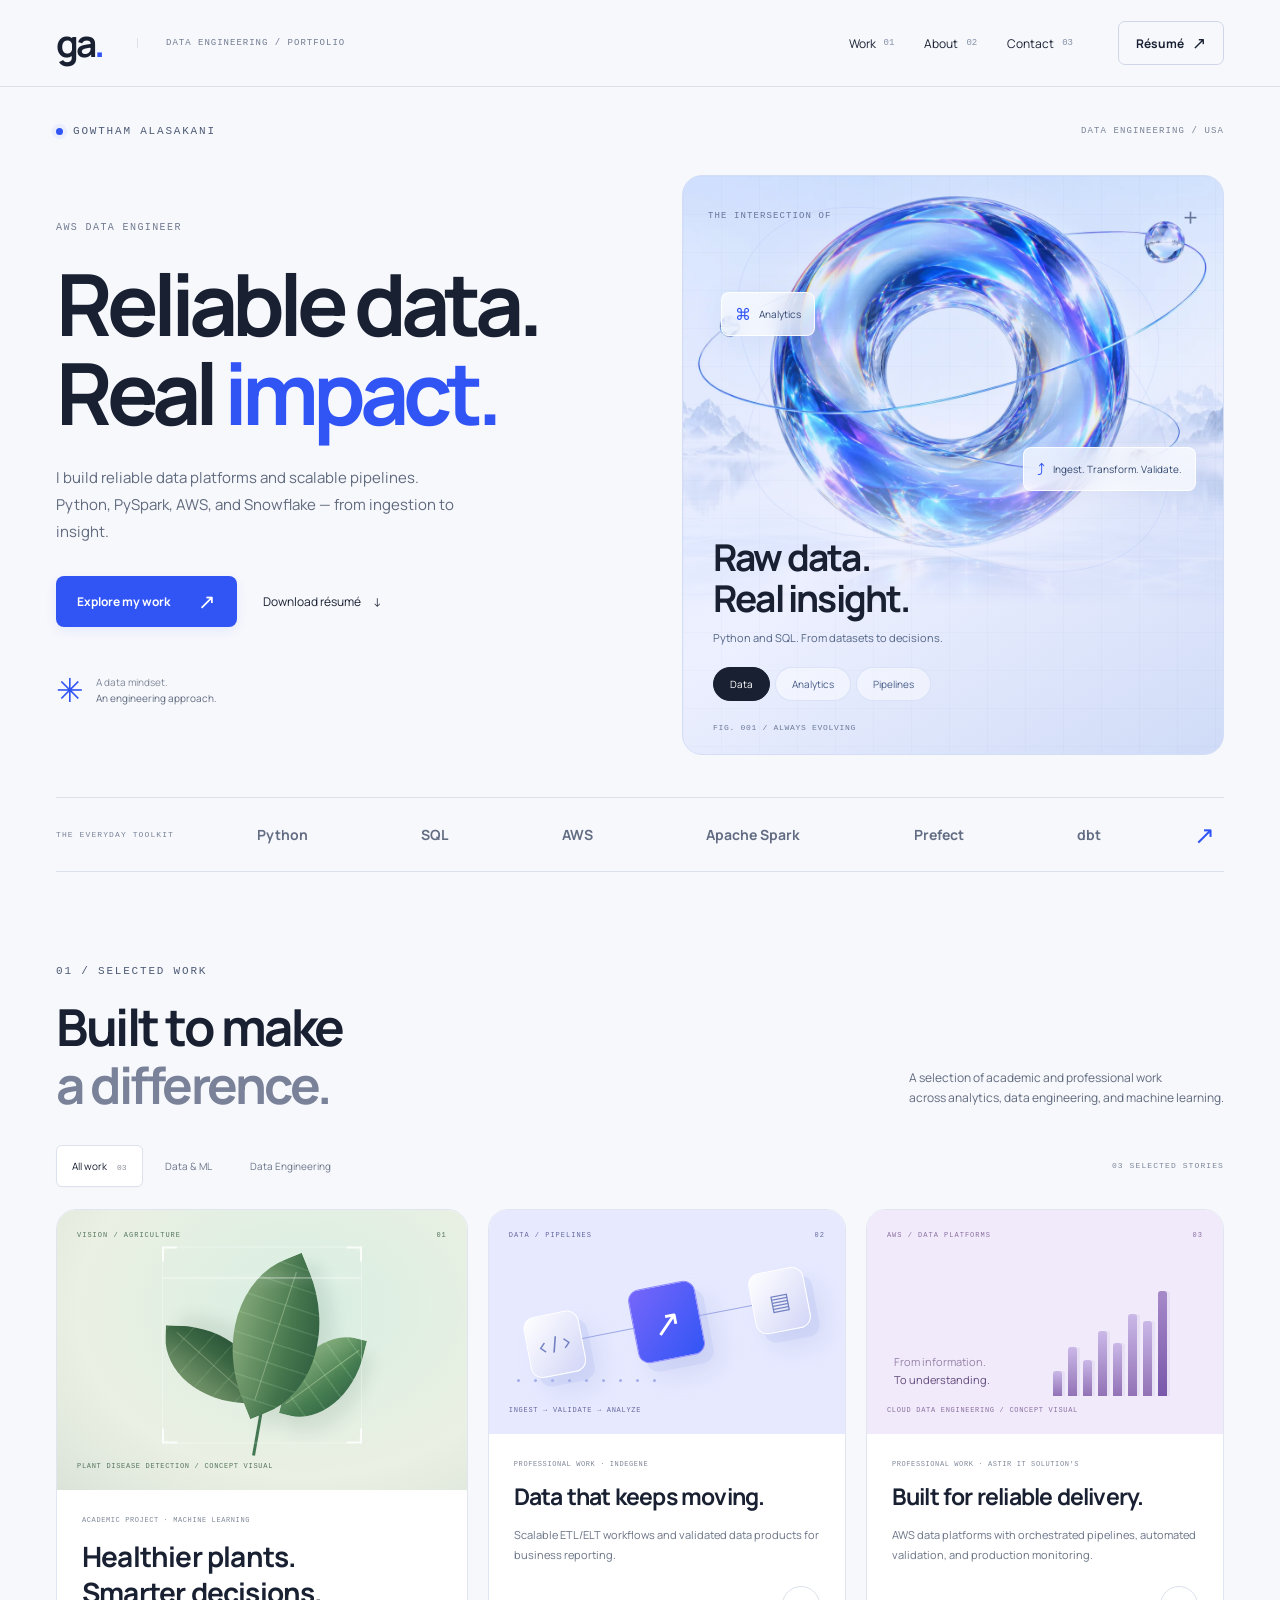
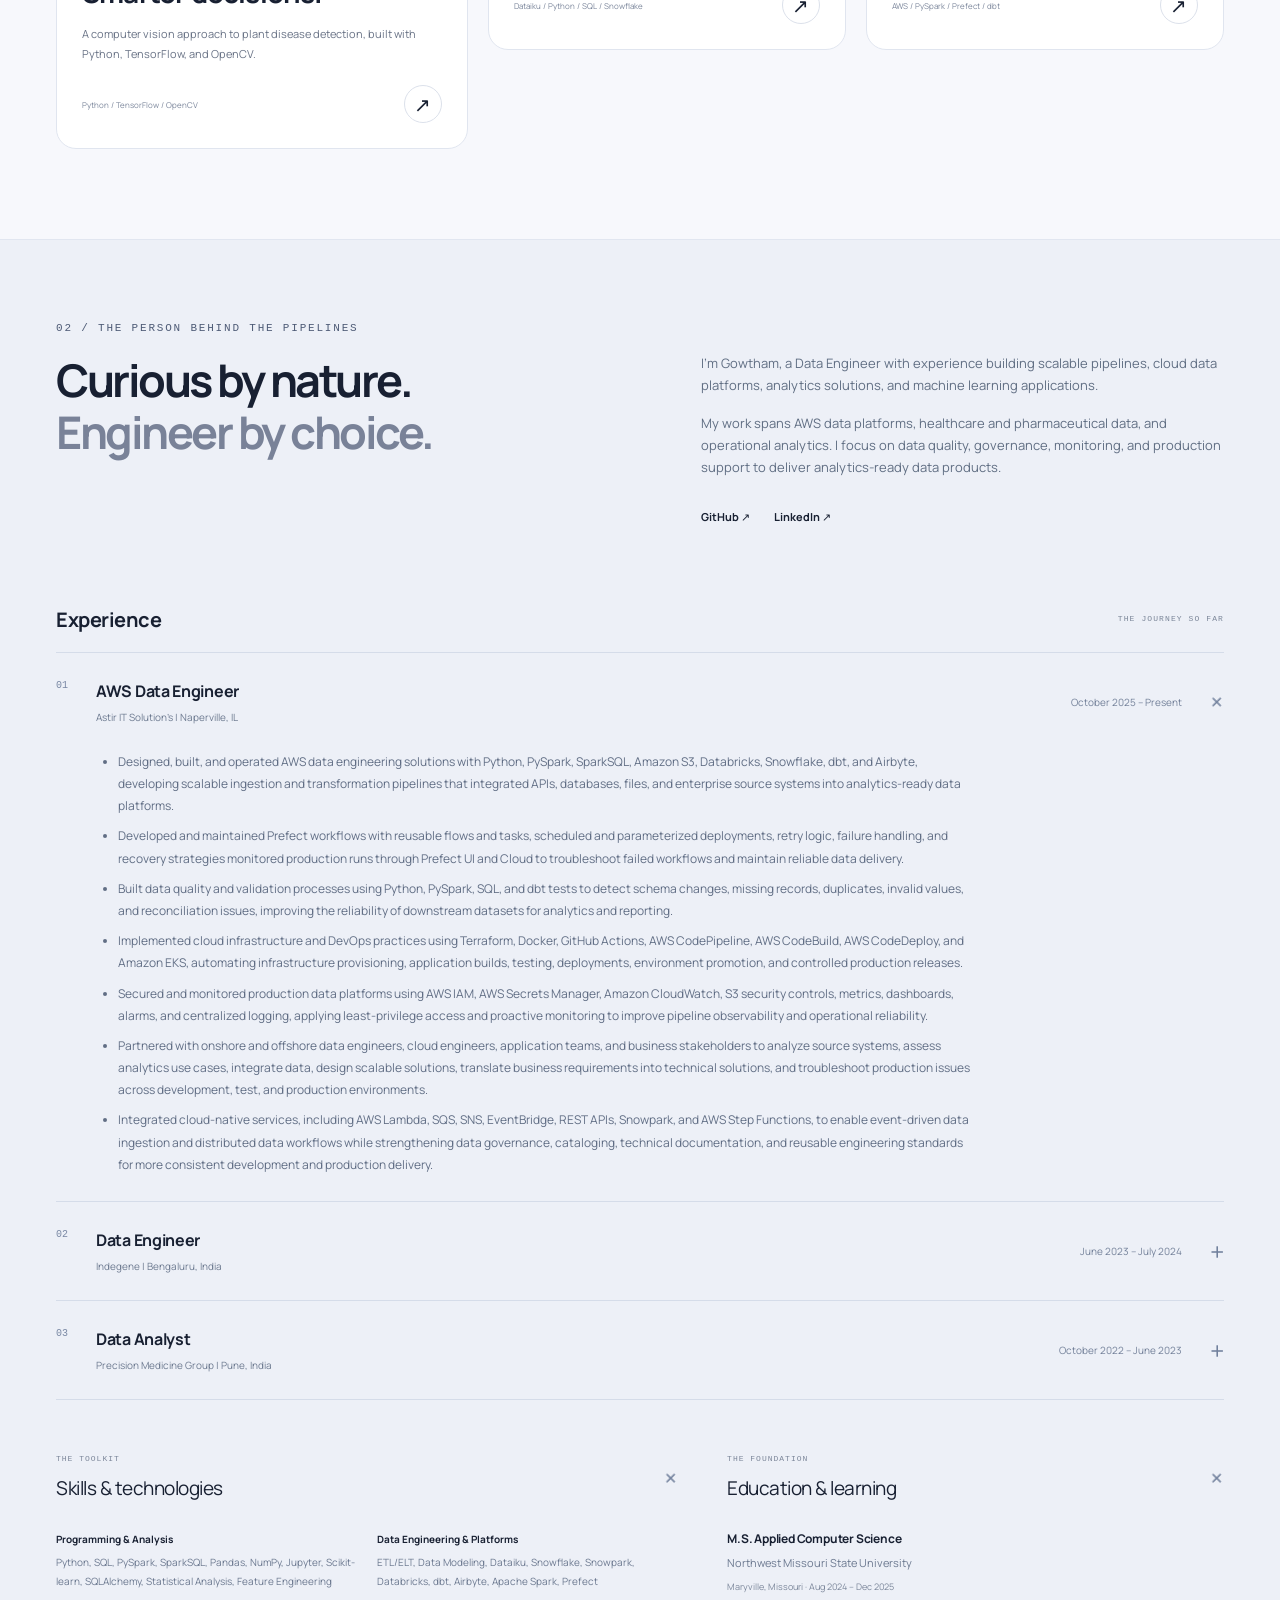
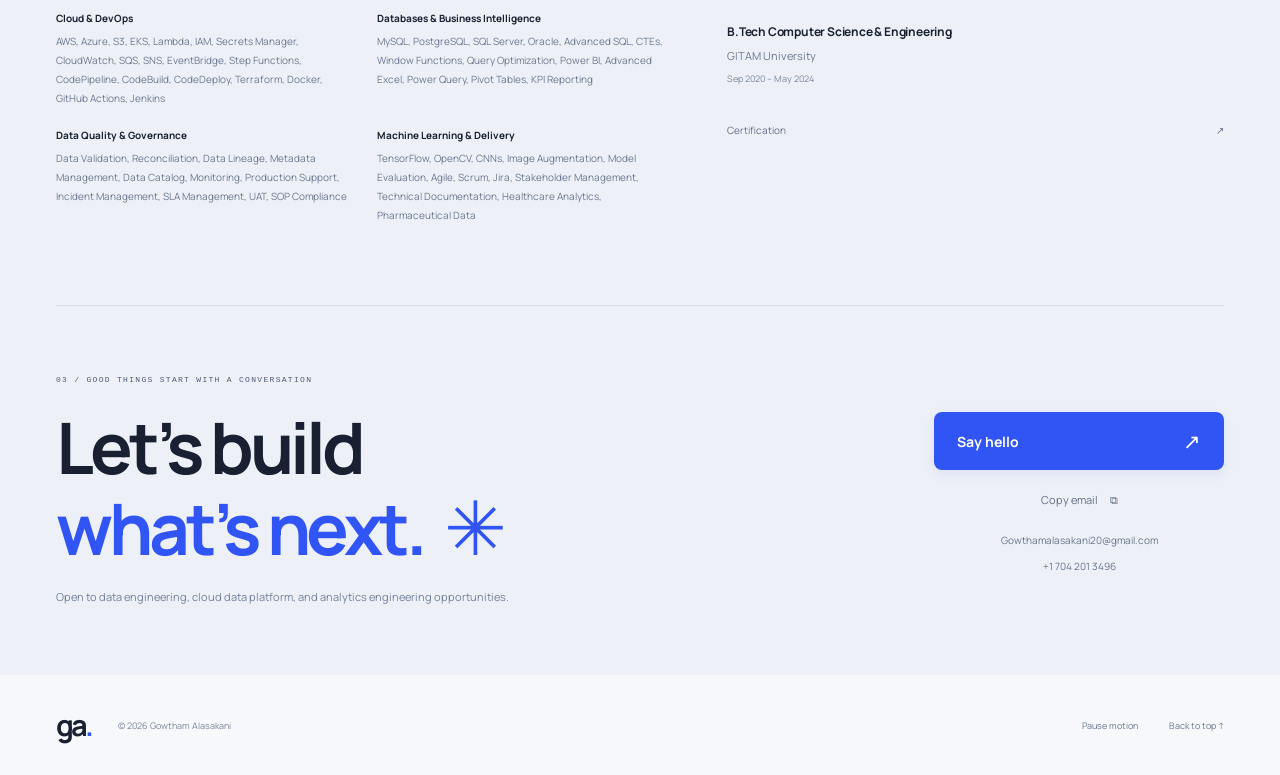
==== index.html @ 6742e545 "Align portfolio and resume download with AWS Data Engineer resume" ====
<!doctype html><html lang="en"><head><meta charset="utf-8"><meta name="viewport" content="width=device-width, initial-scale=1"><meta name="theme-color" content="#f7f8fc"><meta name="robots" content="index, follow"><link rel="canonical" href="https://gowthamalasakani.me/"><link rel="icon" href="/assets/favicon.svg" type="image/svg+xml"><link rel="preload" href="/assets/manrope-bold.ttf" as="font" type="font/ttf" crossorigin><link rel="stylesheet" href="/styles.css"><script src="/app.js" defer></script><title>Gowtham Alasakani — AWS Data Engineer</title><meta name="description" content="AWS data engineering, scalable ETL/ELT pipelines, Snowflake, Databricks, and machine learning by Gowtham Alasakani."></head><body><a class="skip-link" href="#main-content">Skip to content</a><header class="header"><div class="nav-shell"><a class="brand" href="/#home" aria-label="Gowtham Alasakani — home">ga<span>.</span></a><span class="nav-note">DATA ENGINEERING / PORTFOLIO</span><button class="menu-toggle" aria-expanded="false" aria-controls="main-nav" hidden><span class="menu-icon" aria-hidden="true"></span><span class="menu-text">Menu</span></button><nav id="main-nav" aria-label="Main navigation"><a href="/#projects" data-nav="projects">Work <span>01</span></a><a href="/#about" data-nav="about">About <span>02</span></a><a href="/#contact" data-nav="contact">Contact <span>03</span></a><a class="nav-resume" href="/Gowtham_Alasakani_Resume.pdf" download>Résumé <span aria-hidden="true">↗</span></a></nav></div></header><main id="main-content" tabindex="-1">
<section class="hero wrap" id="home" aria-labelledby="hero-title">
<div class="hero-topline"><p class="eyebrow"><span class="status-dot"></span> GOWTHAM ALASAKANI</p><span class="mono hero-coordinate">DATA ENGINEERING / USA</span></div>
<div class="hero-grid"><div class="hero-copy"><p class="role">AWS DATA ENGINEER</p><h1 id="hero-title">Reliable data.<br>Real <em>impact.</em></h1><p class="hero-description">I build reliable data platforms and scalable pipelines.<br>Python, PySpark, AWS, and Snowflake — from ingestion to insight.</p><div class="hero-actions"><a class="button primary" href="#projects">Explore my work <span aria-hidden="true">↗</span></a><a class="text-link" href="/Gowtham_Alasakani_Resume.pdf" download>Download résumé <span aria-hidden="true">↓</span></a></div><div class="hero-footnote"><span class="tiny-star" aria-hidden="true">✳</span><p>A data mindset.<br><strong>An engineering approach.</strong></p></div></div>
<div class="hero-art" data-tilt><div class="art-top"><span class="mono">THE INTERSECTION OF</span><span class="art-cross" aria-hidden="true">+</span></div><img class="orbit-image" src="/assets/holographic-orbit.webp" width="1536" height="1024" alt="" fetchpriority="high"><div class="art-axis axis-one" aria-hidden="true"></div><div class="art-axis axis-two" aria-hidden="true"></div><div class="floating-chip chip-one" aria-hidden="true"><span>⌘</span> Analytics</div><div class="floating-chip chip-two" aria-hidden="true"><span>⤴</span> Ingest. Transform. Validate.</div><div class="art-caption"><h2 id="focus-title">Raw data.<br>Real insight.</h2><p id="focus-description" aria-live="polite">Python and SQL. From datasets to decisions.</p><div class="focus-switch" role="group" aria-label="Explore analytical focus"><button data-focus="data" aria-pressed="true">Data</button><button data-focus="analytics" aria-pressed="false">Analytics</button><button data-focus="pipelines" aria-pressed="false">Pipelines</button></div></div><span class="art-number mono" aria-hidden="true">FIG. 001 / ALWAYS EVOLVING</span></div></div>
<div class="tech-strip"><span class="mono">THE EVERYDAY TOOLKIT</span><div><span>Python</span><span>SQL</span><span>AWS</span><span>Apache Spark</span><span>Prefect</span><span>dbt</span></div><a href="#skills" aria-label="Explore all technical skills">↗</a></div></section>
<section class="work wrap" id="projects" aria-labelledby="work-title"><div class="section-heading"><div><p class="eyebrow">01 / SELECTED WORK</p><h2 id="work-title">Built to make<br><em>a difference.</em></h2></div><p>A selection of academic and professional work<br class="desktop-break"> across analytics, data engineering, and machine learning.</p></div><div class="work-toolbar"><div class="filters" role="group" aria-label="Filter selected work" hidden><button data-filter="all" aria-pressed="true">All work <span>03</span></button><button data-filter="data" aria-pressed="false">Data &amp; ML</button><button data-filter="cloud" aria-pressed="false">Data Engineering</button></div><p class="mono work-count" aria-live="polite">03 SELECTED STORIES</p></div>
<div class="project-grid"><article class="project-card project-feature" data-category="data"><div class="project-art plant-art" aria-hidden="true"><div class="art-micro mono"><span>VISION / AGRICULTURE</span><span>01</span></div><div class="leaf-scene"><div class="leaf leaf-one"></div><div class="leaf leaf-two"></div><div class="leaf leaf-three"></div><div class="leaf-stem"></div><div class="scan-frame"><i></i><i></i><i></i><i></i><div class="scan-line"></div></div></div><span class="art-bottom mono">PLANT DISEASE DETECTION / CONCEPT VISUAL</span></div><div class="project-body"><p class="project-type">ACADEMIC PROJECT · MACHINE LEARNING</p><h3>Healthier plants.<br>Smarter decisions.</h3><p>A computer vision approach to plant disease detection, built with Python, TensorFlow, and OpenCV.</p><div class="project-bottom"><span>Python / TensorFlow / OpenCV</span><button class="circle-button" data-story="plant" aria-label="Read plant work details" hidden>↗</button></div><details class="no-script-story"><summary>Read work details</summary><ul><li>Built a plant disease classification solution using Python, TensorFlow, OpenCV, Pandas, and NumPy, performing image collection, dataset organization, preprocessing, feature engineering, and supervised model development across multiple plant disease categories.</li><li>Developed and trained convolutional neural network models, tuning hyperparameters and comparing baseline and optimized architectures to improve classification accuracy, robustness, and overall model performance.</li><li>Applied image augmentation techniques including rotation, flipping, and scaling to expand training data diversity, reduce overfitting, and strengthen model generalization across disease categories.</li><li>Built a reproducible preprocessing-to-evaluation pipeline and optimized data-processing workflows to streamline experimentation, improve processing efficiency, validate structured dataset expansion, and accelerate model iteration.</li><li>Evaluated and analyzed model results using accuracy, loss curves, confusion matrices, and misclassified samples, identifying performance gaps and guiding preprocessing and model improvements; documented experimental results and performance comparisons across iterations.</li></ul></details></div></article>
<article class="project-card" data-category="cloud"><div class="project-art pipeline-art" aria-hidden="true"><div class="art-micro mono"><span>DATA / PIPELINES</span><span>02</span></div><div class="pipeline-visual"><span class="pipeline-node">&lt;/&gt;</span><span class="pipeline-wire"></span><span class="pipeline-node center-node">↗</span><span class="pipeline-wire"></span><span class="pipeline-node">▤</span></div><div class="pipeline-dots"><i></i><i></i><i></i><i></i><i></i><i></i><i></i><i></i><i></i></div><span class="art-bottom mono">INGEST → VALIDATE → ANALYZE</span></div><div class="project-body"><p class="project-type">PROFESSIONAL WORK · INDEGENE</p><h3>Data that keeps moving.</h3><p>Scalable ETL/ELT workflows and validated data products for business reporting.</p><div class="project-bottom"><span>Dataiku / Python / SQL / Snowflake</span><button class="circle-button" data-story="pipeline" aria-label="Read pipeline work details" hidden>↗</button></div><details class="no-script-story"><summary>Read work details</summary><ul><li>Designed, developed, and optimized scalable ETL and ELT pipelines using Dataiku, Python, SQL, and Snowflake to transform complex datasets into reliable, analytics-ready data products that supported business reporting and daily data operations.</li><li>Wrote and optimized advanced Snowflake SQL queries, including complex joins, CTEs, window functions, aggregations, subqueries, and analytical transformations, improving query performance and supporting data analysis, reporting, and downstream business intelligence workloads.</li><li>Built automated data processing and validation workflows using Python, Pandas, NumPy, Dataiku, and SQL, applying data quality checks, reconciliation rules, exception handling, and monitoring to detect data issues, support corrective actions, and improve pipeline reliability.</li><li>Established and maintained data governance frameworks, data quality standards, metadata management practices, validation procedures, and operational controls, partnering with Data and Analytics Leads, business units, IT, and offshore teams to translate business requirements into reliable technical solutions and improve data accuracy, consistency, and usability.</li><li>Managed data engineering delivery across Agile and DevOps environments by coordinating data analysts and engineers, tracking SLAs, milestones, risks, and dependencies, maintaining status reports, and collaborating with onshore and offshore stakeholders to manage delivery and resolve project risks.</li><li>Improved ETL processes, Snowflake workloads, Dataiku flows, and operational procedures through data profiling, validation, and process testing, reducing processing time and operational risk while supporting dashboard and reporting teams with reliable datasets, decision-ready analysis, governance updates, and executive project status reports.</li></ul></details></div></article>
<article class="project-card" data-category="data"><div class="project-art analytics-art" aria-hidden="true"><div class="art-micro mono"><span>AWS / DATA PLATFORMS</span><span>03</span></div><div class="analytics-visual"><div class="chart-title">From information.<br><strong>To understanding.</strong></div><div class="chart-bars"><i></i><i></i><i></i><i></i><i></i><i></i><i></i><i></i></div></div><span class="art-bottom mono">CLOUD DATA ENGINEERING / CONCEPT VISUAL</span></div><div class="project-body"><p class="project-type">PROFESSIONAL WORK · ASTIR IT SOLUTION’S</p><h3>Built for reliable delivery.</h3><p>AWS data platforms with orchestrated pipelines, automated validation, and production monitoring.</p><div class="project-bottom"><span>AWS / PySpark / Prefect / dbt</span><button class="circle-button" data-story="operations" aria-label="Read operations work details" hidden>↗</button></div><details class="no-script-story"><summary>Read work details</summary><ul><li>Designed, built, and operated AWS data engineering solutions with Python, PySpark, SparkSQL, Amazon S3, Databricks, Snowflake, dbt, and Airbyte, developing scalable ingestion and transformation pipelines that integrated APIs, databases, files, and enterprise source systems into analytics-ready data platforms.</li><li>Developed and maintained Prefect workflows with reusable flows and tasks, scheduled and parameterized deployments, retry logic, failure handling, and recovery strategies monitored production runs through Prefect UI and Cloud to troubleshoot failed workflows and maintain reliable data delivery.</li><li>Built data quality and validation processes using Python, PySpark, SQL, and dbt tests to detect schema changes, missing records, duplicates, invalid values, and reconciliation issues, improving the reliability of downstream datasets for analytics and reporting.</li><li>Implemented cloud infrastructure and DevOps practices using Terraform, Docker, GitHub Actions, AWS CodePipeline, AWS CodeBuild, AWS CodeDeploy, and Amazon EKS, automating infrastructure provisioning, application builds, testing, deployments, environment promotion, and controlled production releases.</li><li>Secured and monitored production data platforms using AWS IAM, AWS Secrets Manager, Amazon CloudWatch, S3 security controls, metrics, dashboards, alarms, and centralized logging, applying least-privilege access and proactive monitoring to improve pipeline observability and operational reliability.</li><li>Partnered with onshore and offshore data engineers, cloud engineers, application teams, and business stakeholders to analyze source systems, assess analytics use cases, integrate data, design scalable solutions, translate business requirements into technical solutions, and troubleshoot production issues across development, test, and production environments.</li><li>Integrated cloud-native services, including AWS Lambda, SQS, SNS, EventBridge, REST APIs, Snowpark, and AWS Step Functions, to enable event-driven data ingestion and distributed data workflows while strengthening data governance, cataloging, technical documentation, and reusable engineering standards for more consistent development and production delivery.</li></ul></details></div></article></div>
</section>
<section class="about" id="about" aria-labelledby="about-title"><div class="wrap"><div class="about-intro"><div><p class="eyebrow">02 / THE PERSON BEHIND THE PIPELINES</p><h2 id="about-title">Curious by nature.<br><em>Engineer by choice.</em></h2></div><div class="about-copy"><p>I’m Gowtham, a Data Engineer with experience building scalable pipelines, cloud data platforms, analytics solutions, and machine learning applications.</p><p>My work spans AWS data platforms, healthcare and pharmaceutical data, and operational analytics. I focus on data quality, governance, monitoring, and production support to deliver analytics-ready data products.</p><div class="social-links"><a href="https://github.com/gowthamalasakaniS574661" target="_blank" rel="noopener noreferrer">GitHub ↗</a><a href="https://www.linkedin.com/in/gowthamalasakani/" target="_blank" rel="noopener noreferrer">LinkedIn ↗</a></div></div></div>
<div class="experience" id="experience"><div class="subheading"><h3>Experience</h3><span class="mono">THE JOURNEY SO FAR</span></div><details class="experience-row" open><summary><span class="exp-index">01</span><span class="exp-name"><strong>AWS Data Engineer</strong><small>Astir IT Solution’s | Naperville, IL</small></span><span class="exp-date">October 2025 – Present</span><span class="plus" aria-hidden="true">+</span></summary><div class="experience-detail"><ul><li>Designed, built, and operated AWS data engineering solutions with Python, PySpark, SparkSQL, Amazon S3, Databricks, Snowflake, dbt, and Airbyte, developing scalable ingestion and transformation pipelines that integrated APIs, databases, files, and enterprise source systems into analytics-ready data platforms.</li><li>Developed and maintained Prefect workflows with reusable flows and tasks, scheduled and parameterized deployments, retry logic, failure handling, and recovery strategies monitored production runs through Prefect UI and Cloud to troubleshoot failed workflows and maintain reliable data delivery.</li><li>Built data quality and validation processes using Python, PySpark, SQL, and dbt tests to detect schema changes, missing records, duplicates, invalid values, and reconciliation issues, improving the reliability of downstream datasets for analytics and reporting.</li><li>Implemented cloud infrastructure and DevOps practices using Terraform, Docker, GitHub Actions, AWS CodePipeline, AWS CodeBuild, AWS CodeDeploy, and Amazon EKS, automating infrastructure provisioning, application builds, testing, deployments, environment promotion, and controlled production releases.</li><li>Secured and monitored production data platforms using AWS IAM, AWS Secrets Manager, Amazon CloudWatch, S3 security controls, metrics, dashboards, alarms, and centralized logging, applying least-privilege access and proactive monitoring to improve pipeline observability and operational reliability.</li><li>Partnered with onshore and offshore data engineers, cloud engineers, application teams, and business stakeholders to analyze source systems, assess analytics use cases, integrate data, design scalable solutions, translate business requirements into technical solutions, and troubleshoot production issues across development, test, and production environments.</li><li>Integrated cloud-native services, including AWS Lambda, SQS, SNS, EventBridge, REST APIs, Snowpark, and AWS Step Functions, to enable event-driven data ingestion and distributed data workflows while strengthening data governance, cataloging, technical documentation, and reusable engineering standards for more consistent development and production delivery.</li></ul></div></details><details class="experience-row"><summary><span class="exp-index">02</span><span class="exp-name"><strong>Data Engineer</strong><small>Indegene | Bengaluru, India</small></span><span class="exp-date">June 2023 – July 2024</span><span class="plus" aria-hidden="true">+</span></summary><div class="experience-detail"><ul><li>Designed, developed, and optimized scalable ETL and ELT pipelines using Dataiku, Python, SQL, and Snowflake to transform complex datasets into reliable, analytics-ready data products that supported business reporting and daily data operations.</li><li>Wrote and optimized advanced Snowflake SQL queries, including complex joins, CTEs, window functions, aggregations, subqueries, and analytical transformations, improving query performance and supporting data analysis, reporting, and downstream business intelligence workloads.</li><li>Built automated data processing and validation workflows using Python, Pandas, NumPy, Dataiku, and SQL, applying data quality checks, reconciliation rules, exception handling, and monitoring to detect data issues, support corrective actions, and improve pipeline reliability.</li><li>Established and maintained data governance frameworks, data quality standards, metadata management practices, validation procedures, and operational controls, partnering with Data and Analytics Leads, business units, IT, and offshore teams to translate business requirements into reliable technical solutions and improve data accuracy, consistency, and usability.</li><li>Managed data engineering delivery across Agile and DevOps environments by coordinating data analysts and engineers, tracking SLAs, milestones, risks, and dependencies, maintaining status reports, and collaborating with onshore and offshore stakeholders to manage delivery and resolve project risks.</li><li>Improved ETL processes, Snowflake workloads, Dataiku flows, and operational procedures through data profiling, validation, and process testing, reducing processing time and operational risk while supporting dashboard and reporting teams with reliable datasets, decision-ready analysis, governance updates, and executive project status reports.</li></ul></div></details><details class="experience-row"><summary><span class="exp-index">03</span><span class="exp-name"><strong>Data Analyst</strong><small>Precision Medicine Group | Pune, India</small></span><span class="exp-date">October 2022 – June 2023</span><span class="plus" aria-hidden="true">+</span></summary><div class="experience-detail"><ul><li>Analyzed client operational and business datasets using SQL and Python (Pandas, NumPy) to identify data trends, discrepancies, operational issues, and process exceptions; translated findings into clear analytical outputs and recommendations for internal and client-facing stakeholders.</li><li>Executed defined operational processes and analytical workflows by applying data validation, quality checks, reconciliation, and exception analysis across recurring deliverables, investigating discrepancies and documenting results to maintain accuracy, consistency, and adherence to established SOPs and governance requirements.</li><li>Developed and enhanced Python-based data preparation and reporting workflows using Pandas, NumPy, and Jupyter, automating repetitive data-cleaning, transformation, validation, and reporting activities while improving turnaround time and reducing manual processing effort.</li><li>Collaborated with Senior Data Analysts, Operations Delivery Leads, engineering teams, and cross-functional stakeholders across time zones to investigate client questions, test new or modified operational procedures, validate process changes, and recommend improvements that increased workflow efficiency and delivery quality.</li><li>Maintained SOPs, process documentation, data definitions, validation procedures, testing results, and operational metrics while coordinating multiple client tasks, delivering analytical results within established timelines, and conducting secondary research and root-cause analysis to support continuous process improvement and client delivery.</li></ul></div></details></div>
<div class="credentials"><div id="skills"><details class="credential-detail" open><summary><span><small class="mono">THE TOOLKIT</small>Skills &amp; technologies</span><span class="plus" aria-hidden="true">+</span></summary><div class="skill-grid"><div class="skill-group"><h4>Programming &amp; Analysis</h4><p>Python, SQL, PySpark, SparkSQL, Pandas, NumPy, Jupyter, Scikit-learn, SQLAlchemy, Statistical Analysis, Feature Engineering</p></div><div class="skill-group"><h4>Data Engineering &amp; Platforms</h4><p>ETL/ELT, Data Modeling, Dataiku, Snowflake, Snowpark, Databricks, dbt, Airbyte, Apache Spark, Prefect</p></div><div class="skill-group"><h4>Cloud &amp; DevOps</h4><p>AWS, Azure, S3, EKS, Lambda, IAM, Secrets Manager, CloudWatch, SQS, SNS, EventBridge, Step Functions, CodePipeline, CodeBuild, CodeDeploy, Terraform, Docker, GitHub Actions, Jenkins</p></div><div class="skill-group"><h4>Databases &amp; Business Intelligence</h4><p>MySQL, PostgreSQL, SQL Server, Oracle, Advanced SQL, CTEs, Window Functions, Query Optimization, Power BI, Advanced Excel, Power Query, Pivot Tables, KPI Reporting</p></div><div class="skill-group"><h4>Data Quality &amp; Governance</h4><p>Data Validation, Reconciliation, Data Lineage, Metadata Management, Data Catalog, Monitoring, Production Support, Incident Management, SLA Management, UAT, SOP Compliance</p></div><div class="skill-group"><h4>Machine Learning &amp; Delivery</h4><p>TensorFlow, OpenCV, CNNs, Image Augmentation, Model Evaluation, Agile, Scrum, Jira, Stakeholder Management, Technical Documentation, Healthcare Analytics, Pharmaceutical Data</p></div></div></details></div><div id="education"><details class="credential-detail" open><summary><span><small class="mono">THE FOUNDATION</small>Education &amp; learning</span><span class="plus" aria-hidden="true">+</span></summary><div class="education-item"><h4>M.S. Applied Computer Science</h4><p>Northwest Missouri State University</p><small>Maryville, Missouri · Aug 2024 – Dec 2025</small></div><div class="education-item"><h4>B.Tech Computer Science &amp; Engineering</h4><p>GITAM University</p><small>Sep 2020 – May 2024</small></div><details class="learning-details"><summary>Certification <span aria-hidden="true">↗</span></summary><ul><li>DATAIKU Core Designer Certificate</li></ul></details></details></div></div>
<div class="contact" id="contact"><div><p class="eyebrow">03 / GOOD THINGS START WITH A CONVERSATION</p><h2>Let’s build<br><em>what’s next.</em><span class="contact-star" aria-hidden="true">✳</span></h2><p>Open to data engineering, cloud data platform, and analytics engineering opportunities.</p></div><div class="contact-actions"><a class="button primary" href="mailto:Gowthamalasakani20@gmail.com">Say hello <span aria-hidden="true">↗</span></a><button class="copy-email" type="button" hidden>Copy email <span aria-hidden="true">⧉</span></button><a class="email-label" href="mailto:Gowthamalasakani20@gmail.com">Gowthamalasakani20@gmail.com</a><a class="phone-label" href="tel:+17042013496">+1 704 201 3496</a><p class="copy-status" role="status"></p></div></div></div></section></main><footer class="footer wrap"><a class="brand" href="/#home" aria-label="Back to home">ga<span>.</span></a><span>© 2026 Gowtham Alasakani</span><div><button class="motion-toggle" type="button" aria-pressed="false" hidden>Pause motion</button><a href="/#home">Back to top ↑</a></div></footer><dialog class="story-dialog" aria-labelledby="story-title"><button class="dialog-close" aria-label="Close project details">×</button><p class="eyebrow" id="story-type"></p><h2 id="story-title"></h2><p class="story-subtitle" id="story-subtitle"></p><div id="story-body"></div><div class="story-tags" id="story-tags"></div><a class="text-link" href="mailto:Gowthamalasakani20@gmail.com">Let’s talk about the work ↗</a></dialog><div class="reading-progress" aria-hidden="true"></div></body></html>
---- styles.css ----
@font-face{font-family:Manrope;src:url('/assets/manrope-regular.ttf') format('truetype');font-weight:400 600;font-style:normal;font-display:swap}@font-face{font-family:Manrope;src:url('/assets/manrope-bold.ttf') format('truetype');font-weight:700 900;font-style:normal;font-display:swap}
:root{--paper:#f7f8fc;--ink:#182032;--muted:#606a7e;--blue:#3155f5;--purple:#7957df;--line:#dce1eb;--radius:20px;--max:1280px;color-scheme:light;font-family:Manrope,Arial,sans-serif;color:var(--ink);background:var(--paper);font-synthesis:none;scroll-behavior:smooth;scroll-padding-top:104px}*{box-sizing:border-box}body{margin:0}button,a,input{touch-action:manipulation}button{font:inherit;cursor:pointer;color:inherit}button:disabled{cursor:default}a{color:inherit;text-decoration:none}button:focus-visible,a:focus-visible,summary:focus-visible{outline:3px solid var(--blue);outline-offset:6px}button{border:0}p,h1,h2,h3,h4{margin:0}p{line-height:1.7}::selection{background:#c6cfff;color:#182032}img{max-width:100%;display:block}[hidden]{display:none!important}.wrap{width:min(var(--max),calc(100% - 112px));margin-inline:auto}.mono,.eyebrow,.role,.project-type{font-family:ui-monospace,SFMono-Regular,Consolas,monospace;font-weight:400;font-size:10px;letter-spacing:1.1px;line-height:1.5}.eyebrow{font-size:11px;color:#4e5b76;letter-spacing:1.8px;display:flex;align-items:center;gap:10px}.status-dot{display:inline-block;width:7px;height:7px;flex-shrink:0;border-radius:50%;background:var(--blue);box-shadow:0 0 0 4px #3155f510}em{font-style:normal;color:var(--blue)}.skip-link{position:fixed;top:-100px;left:20px;padding:14px;background:white;z-index:100}.skip-link:focus{top:15px}.header{position:sticky;top:0;background:#f7f8fce8;backdrop-filter:blur(20px);z-index:30;border-bottom:1px solid var(--line)}.nav-shell{max-width:var(--max);width:calc(100% - 112px);height:86px;margin:auto;display:flex;align-items:center;gap:35px}.brand{font-weight:800;font-size:37px;letter-spacing:-3px;line-height:1}.brand span{color:var(--blue)}.nav-note{font-family:ui-monospace,monospace;letter-spacing:1px;font-size:9px;color:#717c91;border-left:1px solid var(--line);padding-left:28px}.header nav{display:flex;gap:30px;align-items:center;margin-left:auto}.header nav a{font-size:12px;transition:color .2s;display:flex;gap:8px;align-items:center;min-height:44px}.header nav a:hover,.header nav a[aria-current]{color:var(--blue)}.header nav a span{font:9px ui-monospace,monospace;color:#8490a8}.header nav .nav-resume{border:1px solid #cfd6e7;border-radius:7px;padding:0 17px;margin-left:15px;font-weight:700}.header nav .nav-resume span{font-size:17px;color:var(--ink)}.menu-toggle{display:none}.hero{padding-top:36px}.hero-topline{display:flex;align-items:center;justify-content:space-between}.hero-coordinate{color:#788296;font-size:9px}.hero-grid{display:grid;grid-template-columns:1.09fr 1fr;gap:36px;align-items:center;margin-top:35px;margin-bottom:43px}.hero-copy{padding:24px 0 20px}.role{color:#727b90;font-size:10px;letter-spacing:1.4px;margin-bottom:24px}h1{font-size:clamp(58px,6.7vw,94px);font-weight:700;line-height:1.04;letter-spacing:-6px}.hero-description{font-size:15px;color:var(--muted);margin-top:27px;line-height:1.8;max-width:410px}.hero-actions{display:flex;align-items:center;gap:26px;margin-top:31px}.button{border-radius:8px;min-height:50px;padding:15px 21px;display:inline-flex;align-items:center;justify-content:space-between;gap:28px;font-size:12px;font-weight:700;transition:background .2s,transform .2s,box-shadow .2s}.button.primary{background:var(--blue);color:white;box-shadow:0 4px 12px #3155f516}.button.primary:hover{background:#2445d9;transform:translateY(-2px);box-shadow:0 8px 22px #3155f524}.button span{font-size:21px;font-weight:400;line-height:1}.text-link{font-size:12px;display:inline-flex;gap:12px;align-items:center;min-height:44px;border-bottom:1px solid transparent}.text-link:hover{color:var(--blue);border-bottom-color:var(--blue)}.hero-footnote{margin-top:40px;display:flex;gap:12px;align-items:center}.tiny-star{font-size:33px;color:var(--blue)}.hero-footnote p{font-size:10px;line-height:1.6;color:#818a9a}.hero-footnote strong{color:#606b80;font-weight:400}.hero-art{position:relative;aspect-ratio:1/1.07;border-radius:20px;background:linear-gradient(150deg,#dee7ff 0%,#edf0ff 55%,#cfdbf7);isolation:isolate;overflow:hidden;transform:perspective(1400px) rotateX(var(--rx,0deg)) rotateY(var(--ry,0deg));transition:transform .3s ease;border:1px solid #d3def6}.hero-art:after{position:absolute;content:'';inset:0;z-index:-1;background-image:linear-gradient(#536abc08 1px,transparent 1px),linear-gradient(90deg,#536abc08 1px,transparent 1px);background-size:38px 38px}.art-top{position:absolute;top:23px;left:25px;right:25px;display:flex;align-items:center;justify-content:space-between;z-index:2;color:#66759a}.art-top .mono{font-size:9px}.art-cross{font-size:26px;font-weight:400}.orbit-image{position:absolute;width:124%;max-width:none;height:76%;object-fit:cover;left:-12%;top:0;mix-blend-mode:multiply;mask-image:linear-gradient(black 60%,transparent 98%);animation:orbit-drift 9s ease-in-out infinite;z-index:-1}.art-axis{position:absolute;width:80%;height:45%;border:1px solid #899bee22;border-radius:50%;left:10%;top:15%;transform:rotate(-22deg);z-index:-1}.axis-two{transform:rotate(35deg);height:50%;top:12%;width:90%;left:5%}.floating-chip{position:absolute;display:flex;align-items:center;gap:8px;padding:10px 13px;background:#ffffffaa;backdrop-filter:blur(12px);border:1px solid #ffffffd9;box-shadow:0 5px 30px #3653a611;border-radius:8px;font-size:10px;color:#34486f;animation:chip-drift 6s ease-in-out infinite}.floating-chip span{font-size:16px;color:var(--blue)}.chip-one{top:20%;left:7%}.chip-two{top:47%;right:5%;animation-delay:-3s}.art-caption{position:absolute;bottom:53px;left:30px;right:25px}.art-caption h2{font-size:37px;font-weight:700;letter-spacing:-1.8px;line-height:1.12}.art-caption p{font-size:11px;color:#526586;margin-top:9px;min-height:20px}.focus-switch{display:flex;gap:5px;margin-top:18px}.focus-switch button{padding:7px 16px;border-radius:30px;min-height:34px;font-size:10px;background:#ffffff75;border:1px solid #b7c8ed66;color:#465a86}.focus-switch button[aria-pressed=true]{background:var(--ink);color:#fff;border-color:var(--ink)}.art-number{position:absolute;left:30px;bottom:20px;color:#6c7b99;font-size:8px;letter-spacing:.7px}.tech-strip{display:flex;align-items:center;gap:35px;min-height:75px;border-top:1px solid var(--line);border-bottom:1px solid var(--line)}.tech-strip>.mono{font-size:8px;color:#7a8499;flex-shrink:0}.tech-strip>div{display:flex;align-items:center;justify-content:space-around;flex:1;gap:18px;font-size:14px;font-weight:700;color:#626c82}.tech-strip>a{font-size:25px;color:var(--blue);min-width:40px;min-height:44px;display:grid;place-items:center}.section-heading{display:flex;justify-content:space-between;align-items:end;gap:30px;margin-bottom:30px}.section-heading h2,.about-intro h2{font-size:51px;letter-spacing:-2.5px;line-height:1.15;margin-top:18px}.section-heading h2 em,.about-intro h2 em{color:#798298}.section-heading>p{font-size:12px;color:var(--muted);padding-bottom:6px;max-width:390px}.work{padding-top:91px;padding-bottom:90px}.work-toolbar{display:flex;align-items:center;justify-content:space-between;margin-bottom:22px;gap:15px}.filters{display:flex;gap:6px}.filters button{border:1px solid transparent;background:transparent;padding:10px 15px;min-height:42px;font-size:10px;border-radius:6px;color:#6c768a}.filters button span{font:8px ui-monospace,monospace;margin-left:8px;opacity:.5}.filters button[aria-pressed=true]{background:white;border-color:var(--line);color:var(--ink);box-shadow:0 1px 3px #17274a05}.filters button:hover{color:var(--blue)}.work-count{font-size:8px;color:#7d879a}.project-grid{display:grid;grid-template-columns:1.15fr 1fr 1fr;gap:20px;align-items:start}.project-card{background:#fff;border:1px solid #e0e5ef;border-radius:var(--radius);overflow:hidden;transition:transform .3s,box-shadow .3s}.project-card:hover{transform:translateY(-5px);box-shadow:0 20px 40px #283d7510}.project-art{height:224px;position:relative;overflow:hidden}.project-feature .project-art{height:280px}.plant-art{background:radial-gradient(ellipse at 60% 35%,#d8eee2,#eaf0e3 65%,#dbe3d9);color:#56775f}.art-micro{display:flex;justify-content:space-between;position:absolute;inset:20px 20px auto;font-size:7px;letter-spacing:1px}.art-bottom{position:absolute;bottom:18px;left:20px;font-size:7px;letter-spacing:.7px}.leaf-scene{width:210px;height:205px;position:absolute;left:50%;top:47%;transform:translate(-50%,-50%)}.leaf{position:absolute;background:repeating-linear-gradient(40deg,transparent 0 18px,#c2f2ba26 19px 20px),linear-gradient(125deg,#adc997,#47784e 58%,#245039);box-shadow:inset -10px -8px 18px #1a4c3522,10px 14px 15px #284b391a;border-radius:85% 0 85% 0;width:110px;height:135px}.leaf:after{content:'';position:absolute;height:100%;width:1px;background:#cce0b566;transform:rotate(40deg);left:49%}.leaf-one{left:64px;top:30px;transform:rotate(-22deg);z-index:2}.leaf-two{width:75px;height:96px;left:18px;top:78px;transform:rotate(-88deg);filter:brightness(.88)}.leaf-three{width:68px;height:91px;left:132px;top:93px;transform:rotate(14deg);filter:brightness(1.1)}.leaf-stem{position:absolute;height:138px;width:3px;background:#447853;transform:rotate(10deg);left:107px;top:80px}.scan-frame{position:absolute;inset:8px 5px 0;border:1px solid #ffffff50;z-index:3;border-radius:10px}.scan-frame i{position:absolute;width:15px;height:15px;border-color:#fafdf9;border-style:solid;border-width:0}.scan-frame i:nth-child(1){top:-1px;left:-1px;border-top-width:2px;border-left-width:2px}.scan-frame i:nth-child(2){top:-1px;right:-1px;border-top-width:2px;border-right-width:2px}.scan-frame i:nth-child(3){bottom:-1px;left:-1px;border-bottom-width:2px;border-left-width:2px}.scan-frame i:nth-child(4){bottom:-1px;right:-1px;border-bottom-width:2px;border-right-width:2px}.scan-line{height:1px;background:#fff9;box-shadow:0 0 12px #fff;width:100%;position:absolute;top:15%;animation:scan 6s ease-in-out infinite}.pipeline-art{background:#e7eaff;color:#67689f}.pipeline-visual{display:flex;position:absolute;top:50%;left:50%;width:80%;align-items:center;transform:translate(-50%,-50%) rotate(-11deg)}.pipeline-node{width:56px;height:62px;border:1px solid #fff;border-radius:12px;display:grid;place-items:center;flex-shrink:0;background:linear-gradient(135deg,#fff,#d2d5f7);font-size:22px;box-shadow:7px 10px 0 #afbbf145,13px 18px 27px #7280c528;color:#7281c1}.center-node{background:linear-gradient(135deg,#7766fa,#3155f5);width:68px;height:75px;color:white;font-size:35px;border-color:#8f8aff}.pipeline-wire{height:1px;flex:1;background:#9ca8e6;min-width:10px}.pipeline-dots{position:absolute;inset:auto 28px 52px;display:flex;gap:14px}.pipeline-dots i{width:3px;height:3px;border-radius:50%;background:#a5afe9}.analytics-art{background:#f0eafa;color:#8c70a2}.analytics-visual{position:absolute;inset:52px 27px 38px;display:flex;align-items:end;gap:16px}.chart-title{font-size:11px;line-height:1.65;color:#9782a9;flex:1;padding-bottom:7px}.chart-title strong{color:#634a7c;font-weight:400}.chart-bars{height:110px;display:flex;align-items:end;gap:6px;flex:1}.chart-bars i{background:linear-gradient(#cab8e7,#9272b6);width:9px;border-radius:3px 3px 0 0;box-shadow:3px 0 0 #8c6dab17}.chart-bars i:nth-child(1){height:23%}.chart-bars i:nth-child(2){height:44%}.chart-bars i:nth-child(3){height:33%}.chart-bars i:nth-child(4){height:59%}.chart-bars i:nth-child(5){height:48%}.chart-bars i:nth-child(6){height:74%}.chart-bars i:nth-child(7){height:68%}.chart-bars i:nth-child(8){height:95%;background:linear-gradient(#a68ac8,#7957aa)}.project-body{padding:25px}.project-type{font-size:7px;letter-spacing:.6px;color:#7f899a;line-height:1.6}.project-body h3{font-size:23px;letter-spacing:-.8px;line-height:1.3;margin-top:12px;margin-bottom:13px}.project-body>p:not(.project-type){font-size:11px;line-height:1.8;color:#697386}.project-feature h3{font-size:28px}.project-bottom{display:flex;align-items:center;justify-content:space-between;margin-top:22px;gap:8px}.project-bottom>span{font-size:8px;color:#7b869b}.circle-button{width:38px;height:38px;flex-shrink:0;border:1px solid var(--line);border-radius:50%;background:white;font-size:20px;transition:background .2s,color .2s}.circle-button:hover{background:var(--blue);color:white;border-color:var(--blue)}.about{background:#edf0f7;border-top:1px solid #e1e6f0;padding-top:80px}.about-intro{display:grid;grid-template-columns:1.1fr 1fr;gap:70px;padding-bottom:67px}.about-intro h2{font-size:45px}.about-copy{padding-top:32px}.about-copy p{font-size:13px;color:#606e83}.about-copy p+p{margin-top:15px}.social-links{display:flex;gap:24px;margin-top:17px;font-size:11px;font-weight:700}.social-links a{min-height:44px;display:flex;align-items:center}.social-links a:hover{color:var(--blue)}.subheading{display:flex;align-items:center;justify-content:space-between;margin-bottom:19px}.subheading h3{font-size:20px;letter-spacing:-.5px}.subheading .mono{font-size:8px;color:#7b8698}.experience-row{border-top:1px solid #d5dce9}.experience-row:last-child{border-bottom:1px solid #d5dce9}summary{cursor:pointer;list-style:none}summary::-webkit-details-marker{display:none}.experience-row>summary{display:flex;align-items:center;gap:28px;min-height:98px;padding-block:22px}.exp-index{font:10px ui-monospace,monospace;color:#7a88a4;align-self:start;padding-top:5px}.exp-name{flex:1}.exp-name strong{font-size:16px;font-weight:700;display:block;letter-spacing:-.3px}.exp-name small{display:block;color:#6d7a90;font-size:10px;margin-top:8px}.exp-date{font-size:10px;color:#738099;white-space:nowrap}.plus{font-size:25px;color:#71809c;font-weight:400;transition:transform .2s}.experience-row[open]>summary .plus,.credential-detail[open]>summary .plus{transform:rotate(45deg)}.experience-detail{padding:0 45px 25px;color:#616e85;font-size:12px;line-height:1.85;max-width:960px}.experience-detail ul{padding-left:17px;margin:0}.experience-detail li+li{margin-top:8px}.credentials{display:grid;grid-template-columns:1.25fr 1fr;gap:50px;margin-top:52px}.credential-detail>summary{display:flex;align-items:center;justify-content:space-between;font-size:19px;letter-spacing:-.5px;min-height:50px}.credential-detail summary small{display:block;font-size:8px;color:#7d879a;margin-bottom:10px;letter-spacing:1px}.skill-grid{display:grid;grid-template-columns:1fr 1fr;gap:20px;margin-top:30px}.skill-group h4{font-size:10px;font-weight:700;margin-bottom:7px}.skill-group p{font-size:10px;color:#6c7990;line-height:1.9}.education-item{margin-top:28px}.education-item h4{font-size:12px;letter-spacing:-.2px}.education-item p{font-size:11px;color:#6c7990;margin-top:7px}.education-item small{font-size:9px;color:#7c879b}.learning-details{margin-top:25px;font-size:10px;color:#64728b}.learning-details summary{display:flex;justify-content:space-between;min-height:35px;align-items:center}.learning-details ul{padding-left:15px;line-height:1.8}.learning-details li+li{margin-top:9px}.contact{margin-top:80px;padding:66px 0;display:flex;align-items:center;justify-content:space-between;border-top:1px solid #d5dce9;gap:30px}.contact h2{font-size:71px;line-height:1.1;letter-spacing:-4px;margin-top:22px;position:relative}.contact .eyebrow{font-size:8px;letter-spacing:1.3px}.contact h2 em{color:var(--blue)}.contact-star{display:inline-block;font-size:75px;font-weight:400;color:var(--blue);margin-left:20px;animation:star-turn 25s linear infinite}.contact p:not(.eyebrow){font-size:11px;color:#728099;margin-top:20px}.contact-actions{display:grid;grid-template-columns:1fr;min-width:290px;padding-top:40px}.contact-actions .button{font-size:14px;padding:18px 23px;min-height:58px}.copy-email{background:transparent;min-height:44px;margin-top:7px;font-size:11px;display:flex;align-items:center;justify-content:center;gap:12px;color:#626f87}.copy-email:hover{color:var(--blue)}.email-label{font-size:10px;color:#66748c;text-align:center;margin-top:12px;overflow-wrap:anywhere}.phone-label{font-size:10px;color:#66748c;text-align:center;margin-top:12px}.contact .copy-status{min-height:16px;font-size:10px;text-align:center;margin-top:6px;color:var(--blue)}.footer{min-height:100px;display:flex;align-items:center;gap:27px}.footer .brand{font-size:29px}.footer>span{font-size:9px;color:#7c879a}.footer>div{margin-left:auto;display:flex;gap:25px;font-size:9px;color:#69778e;align-items:center}.motion-toggle{background:transparent;font-size:9px;min-height:44px}.footer>div>a{min-height:44px;display:flex;align-items:center}.reading-progress{height:2px;position:fixed;bottom:0;left:0;right:0;transform:scaleX(var(--progress,0));transform-origin:left;background:var(--blue);z-index:35}.story-dialog{border:1px solid #d6dfee;border-radius:22px;background:var(--paper);color:var(--ink);padding:50px;width:min(640px,calc(100% - 32px));max-height:85dvh;box-shadow:0 30px 120px #1625573d;overscroll-behavior:contain}.story-dialog::backdrop{background:#13234570;backdrop-filter:blur(6px)}.story-dialog h2{font-size:39px;line-height:1.2;letter-spacing:-1.5px;margin-top:18px;padding-right:15px}.dialog-close{position:absolute;right:18px;top:15px;background:transparent;font-size:28px;border-radius:50%;width:42px;height:42px;color:#79849b}.dialog-close:hover{background:#e5eafa;color:#2946ba}.story-subtitle{font-size:12px;color:#727e94;margin-top:15px}.story-dialog ul{padding-left:17px;font-size:13px;line-height:1.8;color:#5e6b81;margin-block:24px}.story-dialog li+li{margin-top:14px}.story-tags{font:10px ui-monospace,monospace;color:var(--blue);margin-bottom:20px;line-height:1.8}.no-script-story{font-size:11px;color:#66738a;margin-top:20px;line-height:1.8}.no-script-story ul{padding-left:18px}.revealed{animation:reveal .7s both}.error-main{text-align:center;min-height:calc(100dvh - 190px);padding-block:27px 45px}.error-visual{height:220px;display:flex;align-items:center;justify-content:center;position:relative;max-width:650px;margin:0 auto 20px}.error-visual>span{font-size:225px;line-height:1;color:#3155f5;font-weight:700;letter-spacing:-25px;z-index:1}.error-visual>span:last-of-type{margin-left:-15px}.error-orbit{width:245px;height:240px;margin-inline:-25px;position:relative;z-index:2;overflow:hidden;mask-image:radial-gradient(ellipse 49% 47%,black 60%,transparent 100%);mix-blend-mode:multiply;animation:chip-drift 6s ease-in-out infinite}.error-orbit img{width:380px;max-width:none;height:255px;object-fit:cover;position:absolute;left:-68px;top:0}.error-orbit-line{position:absolute;left:10%;width:85%;height:80px;border:1px solid #9caafa66;border-radius:50%;transform:rotate(-13deg);z-index:0}.error-main>.eyebrow{justify-content:center;margin-bottom:20px;font-size:9px}.error-main h1{font-size:60px;letter-spacing:-3px;line-height:1.1}.error-main>p:not(.eyebrow){font-size:12px;color:#6e7c93;margin-top:20px}.error-actions{display:flex;justify-content:center;gap:24px;align-items:center;margin-top:27px}.error-email{display:inline-flex;min-height:44px;align-items:center;font-size:10px;color:#7e8aa0;margin-top:13px}.error-page .footer{border-top:1px solid var(--line)}
@keyframes orbit-drift{0%,100%{transform:translateY(0) rotate(-2deg) scale(1.02)}50%{transform:translateY(-9px) rotate(2deg) scale(1.04)}}@keyframes chip-drift{0%,100%{transform:translateY(0)}50%{transform:translateY(-8px)}}@keyframes scan{0%,100%{top:15%;opacity:.25}50%{top:85%;opacity:.8}}@keyframes star-turn{to{transform:rotate(360deg)}}@keyframes reveal{from{opacity:.2;transform:translateY(20px)}to{opacity:1;transform:translateY(0)}}.motion-paused *,.motion-paused *:before,.motion-paused *:after{animation-play-state:paused!important;transition:none!important}.motion-paused{scroll-behavior:auto}.motion-paused .hero-art{transform:none}.motion-paused .revealed{animation:none}
@media(min-width:1500px){.hero-grid{gap:55px}.hero-art{max-height:595px}h1{font-size:98px}}
@media(max-width:1100px){.wrap,.nav-shell{width:calc(100% - 64px)}.nav-note{display:none}.header nav{gap:25px}.hero-grid{gap:23px}h1{font-size:70px;letter-spacing:-4px}.hero-actions{gap:17px}.hero-actions .text-link{font-size:10px}.hero-art{aspect-ratio:1/1.2}.art-caption h2{font-size:31px}.hero-description{font-size:13px}.hero-footnote{margin-top:28px}.tech-strip{gap:18px}.tech-strip>div{font-size:11px;gap:10px}.tech-strip>.mono{font-size:7px}.project-grid{gap:14px}.project-body{padding:20px}.project-body h3{font-size:20px}.project-feature h3{font-size:24px}.project-art{height:200px}.project-feature .project-art{height:240px}.project-type{font-size:6px}.pipeline-node{width:42px;height:50px}.center-node{width:56px;height:65px}.analytics-visual{inset:50px 20px 38px;gap:8px}.chart-title{font-size:9px}.chart-bars{gap:4px}.chart-bars i{width:6px}.about-intro{gap:40px}.about-intro h2{font-size:38px}.contact h2{font-size:61px}.contact-star{font-size:60px}}
@media(max-width:800px){.nav-shell{height:72px}.header nav{gap:20px}.hero{padding-top:26px}.hero-coordinate{font-size:7px;letter-spacing:.4px}.hero-grid{grid-template-columns:1fr 1fr;gap:18px;margin-top:20px}h1{font-size:55px;letter-spacing:-3px}.role{font-size:8px;letter-spacing:.7px}.hero-description{font-size:12px}.hero-actions{flex-wrap:wrap;gap:7px}.hero-actions .button{min-height:46px;font-size:11px}.hero-actions .text-link{padding-left:4px}.hero-art{aspect-ratio:1/1.4}.art-caption{left:20px;bottom:45px}.art-caption h2{font-size:28px}.art-caption p{font-size:9px}.art-top{left:20px;top:16px}.art-top .mono{font-size:7px}.chip-one{top:20%;font-size:8px}.chip-two{top:45%;font-size:7px;padding:8px;right:5%}.art-number{left:20px;font-size:6px}.focus-switch button{padding:6px 12px;font-size:8px}.hero-footnote{margin-top:16px}.tech-strip>div{flex-wrap:wrap;justify-content:center;column-gap:22px;row-gap:8px}.tech-strip>.mono{max-width:70px}.work{padding-top:65px;padding-bottom:65px}.section-heading h2{font-size:43px}.section-heading>p{font-size:11px;max-width:230px}.desktop-break{display:none}.project-grid{grid-template-columns:1fr 1fr}.project-feature{grid-column:1/-1;display:grid;grid-template-columns:1fr 1fr}.project-feature .project-art{height:100%;min-height:295px}.project-feature .project-body{padding:32px}.project-feature .project-bottom{margin-top:25px}.project-art{height:210px}.about{padding-top:60px}.about-intro{grid-template-columns:1fr;gap:23px;padding-bottom:40px}.about-intro h2{font-size:43px}.about-copy{padding:0;max-width:530px}.credentials{gap:30px;grid-template-columns:1fr 1fr}.skill-grid{grid-template-columns:1fr}.contact{gap:25px}.contact h2{font-size:49px;letter-spacing:-2.8px}.contact-star{font-size:45px;margin-left:12px}.contact-actions{min-width:240px}.contact .eyebrow{max-width:300px;font-size:7px}.contact>div>p:not(.eyebrow){max-width:280px}.contact-actions .button{font-size:12px}.email-label{font-size:9px}.exp-name strong{font-size:14px}.exp-name small{font-size:9px}.exp-date{font-size:8px}.experience-row>summary{gap:20px}.experience-detail{font-size:11px}.footer{gap:16px}.footer>div{gap:15px}}
@media(max-width:600px){:root{scroll-padding-top:90px}.wrap,.nav-shell{width:calc(100% - 40px)}.nav-shell{height:70px}.brand{font-size:34px}.menu-toggle:not([hidden]){display:flex;align-items:center;gap:10px;background:transparent;margin-left:auto;min-height:44px;min-width:70px;font-size:11px;justify-content:end}.menu-icon{width:17px;height:10px;border-top:1px solid;border-bottom:1px solid;transition:transform .2s}.menu-toggle[aria-expanded=true] .menu-icon{transform:rotate(-45deg);height:1px;border-bottom:0}.header nav{gap:0;flex-wrap:wrap;justify-content:end}.header nav a{font-size:10px;margin-inline:8px}.header nav a span{display:none}.header nav .nav-resume{margin:0;border:0;padding:0}.js .header nav{display:none;position:absolute;top:70px;left:0;right:0;padding:17px 20px 24px;background:#f7f8cf; background:var(--paper);box-shadow:0 16px 25px #22346e12;border-bottom:1px solid var(--line);flex-direction:column;align-items:stretch}.js .header nav.is-open{display:flex}.js .header nav a{justify-content:space-between;font-size:16px;min-height:52px;margin:0;padding:0 5px;border-bottom:1px solid var(--line)}.js .header nav a span{display:inline;font-size:10px}.js .header nav .nav-resume{margin-top:10px;font-size:12px;border-bottom:0}.hero{padding-top:23px}.hero-topline>.eyebrow{font-size:9px;letter-spacing:1.1px}.hero-coordinate{font-size:6px;max-width:95px;text-align:right;line-height:1.5}.hero-grid{grid-template-columns:1fr;gap:28px;margin-top:20px;margin-bottom:28px}.hero-copy{padding:10px 0 0}.role{font-size:8px;margin-bottom:21px}h1{font-size:clamp(56px,12.9vw,77px);letter-spacing:-3.6px;line-height:1.06}.hero-description{font-size:13px;max-width:345px;margin-top:23px}.hero-actions{gap:19px;margin-top:24px;flex-wrap:nowrap}.hero-actions .button{font-size:10px;padding:14px 17px;gap:20px;min-height:48px}.hero-actions .text-link{font-size:10px;gap:8px}.hero-footnote{display:none}.hero-art{aspect-ratio:1.12;max-height:none;border-radius:16px}.orbit-image{height:85%;width:114%;left:-7%;top:-13%}.art-caption{bottom:46px;left:23px}.art-caption h2{font-size:32px;line-height:1.1}.art-caption p{font-size:10px;margin-top:6px;min-height:17px}.art-top{top:17px;left:23px;right:20px}.art-top .mono{font-size:7px}.art-cross{font-size:21px}.focus-switch{margin-top:12px}.focus-switch button{font-size:9px;min-height:32px;padding:5px 14px}.art-number{left:23px;font-size:6px;bottom:18px}.chip-one{top:20%;left:8%;font-size:9px;padding:8px 11px}.chip-two{top:43%;font-size:8px;right:5%}.tech-strip{min-height:100px;gap:10px}.tech-strip>.mono{font-size:6px;max-width:62px}.tech-strip>div{font-size:11px;column-gap:21px;row-gap:13px;justify-content:flex-start;padding-left:10px}.tech-strip>a{min-width:23px;font-size:21px}.work{padding-top:58px;padding-bottom:58px}.section-heading{display:block;margin-bottom:24px}.section-heading .eyebrow{font-size:9px}.section-heading h2,.about-intro h2{font-size:40px;letter-spacing:-2px;margin-top:17px}.section-heading>p{font-size:12px;max-width:300px;margin-top:19px}.work-toolbar{display:block;margin-bottom:19px}.filters{gap:3px;justify-content:space-between}.filters button{font-size:9px;padding:9px 11px}.filters button span{font-size:7px;margin-left:4px}.work-count{display:none}.project-grid{grid-template-columns:1fr;gap:20px}.project-feature{grid-column:auto;display:block}.project-art,.project-feature .project-art{height:250px;min-height:0}.project-feature .project-art{height:275px}.project-body,.project-feature .project-body{padding:25px}.project-type{font-size:7px}.project-body h3,.project-feature h3{font-size:26px}.project-body>p:not(.project-type){font-size:12px;max-width:320px}.project-bottom>span{font-size:9px}.circle-button{height:44px;width:44px}.pipeline-node{height:65px;width:65px}.center-node{width:76px;height:85px}.pipeline-visual{width:74%}.analytics-visual{inset:64px 28px 45px;gap:30px}.chart-title{font-size:13px}.chart-bars{height:135px;gap:7px}.chart-bars i{width:9px}.art-micro,.art-bottom{font-size:8px}.about{padding-top:55px}.about-intro>.eyebrow,.about-intro .eyebrow{font-size:8px;letter-spacing:1px}.about-intro{gap:25px}.about-copy p{font-size:12px}.social-links{font-size:11px;margin-top:11px}.subheading h3{font-size:18px}.subheading .mono{font-size:7px}.experience-row>summary{display:grid;grid-template-columns:20px 1fr 20px;gap:7px 12px;padding-block:20px;min-height:102px}.exp-index{font-size:8px;grid-column:1;grid-row:1}.exp-name{grid-column:2;grid-row:1}.exp-name strong{font-size:13px;line-height:1.5}.exp-name small{font-size:9px;line-height:1.7;margin-top:6px}.exp-date{grid-column:2;grid-row:2;font-size:8px}.plus{grid-column:3;grid-row:1/3;font-size:21px}.experience-detail{padding:0 14px 22px 33px;font-size:11px}.credentials{grid-template-columns:1fr;gap:40px;margin-top:37px}.credential-detail>summary{font-size:19px}.skill-grid{grid-template-columns:1fr 1fr;gap:22px 18px;margin-top:22px}.skill-group h4{font-size:10px}.skill-group p{font-size:10px}.education-item h4{font-size:12px}.education-item p{font-size:11px}.learning-details{font-size:11px}.contact{margin-top:42px;padding:45px 0 28px;display:block}.contact .eyebrow{font-size:7px;max-width:none}.contact h2{font-size:58px;letter-spacing:-3px;margin-top:20px}.contact-star{font-size:53px;margin-left:16px}.contact>div>p:not(.eyebrow){font-size:11px;max-width:330px;margin-top:17px}.contact-actions{padding-top:26px;min-width:0;grid-template-columns:1fr 1fr;gap:0 15px}.contact-actions .button{font-size:12px;min-height:51px;padding:15px 18px;gap:17px}.copy-email{font-size:11px;margin:0}.email-label,.phone-label{grid-column:1/-1;font-size:10px;margin-top:18px}.phone-label{margin-top:12px}.copy-status{grid-column:1/-1}.footer{min-height:110px;gap:18px;flex-wrap:wrap;padding-block:20px;justify-content:space-between}.footer .brand{font-size:30px}.footer>span{font-size:8px;margin-left:auto}.footer>div{width:100%;margin-left:0;justify-content:space-between;font-size:9px}.footer>div>a,.motion-toggle{min-height:30px}.story-dialog{padding:42px 25px 30px;border-radius:17px}.story-dialog h2{font-size:32px;letter-spacing:-1.5px}.story-dialog .eyebrow{font-size:8px;margin-top:5px}.story-dialog ul{font-size:12px}.story-dialog .text-link{font-size:11px}.error-main{padding-top:35px;padding-bottom:30px}.error-visual{height:160px;max-width:365px;margin-bottom:24px}.error-visual>span{font-size:155px;letter-spacing:-15px}.error-orbit{width:190px;height:185px;margin-inline:-20px}.error-orbit img{width:290px;height:198px;left:-49px;top:-2px}.error-main h1{font-size:48px;letter-spacing:-2.5px}.error-main>.eyebrow{font-size:8px;letter-spacing:1px}.error-main>p:not(.eyebrow){font-size:11px}.error-actions{gap:16px}.error-actions .button{font-size:11px;gap:20px}.error-actions .text-link{font-size:10px}.error-orbit-line{left:0;width:100%}}
@media(max-width:360px){.wrap,.nav-shell{width:calc(100% - 30px)}h1{font-size:54px}.hero-actions{gap:10px}.hero-actions .button{padding-inline:13px}.hero-actions .text-link{font-size:9px}.hero-art{aspect-ratio:1}.contact h2{font-size:52px}.contact-star{font-size:43px}.filters button{font-size:8px;padding-inline:9px}.error-visual>span{font-size:135px}.error-orbit{width:165px}.error-actions{gap:12px}}
@media(prefers-reduced-motion:reduce){:root{scroll-behavior:auto}*,*:before,*:after{animation:none!important;transition:none!important}.hero-art{transform:none!important}}
@media(max-width:600px){.contact-star{position:absolute;right:2px;top:3px;font-size:42px;margin:0}.chip-two{top:37%;font-size:7px;padding:7px}.art-caption{right:15px}}
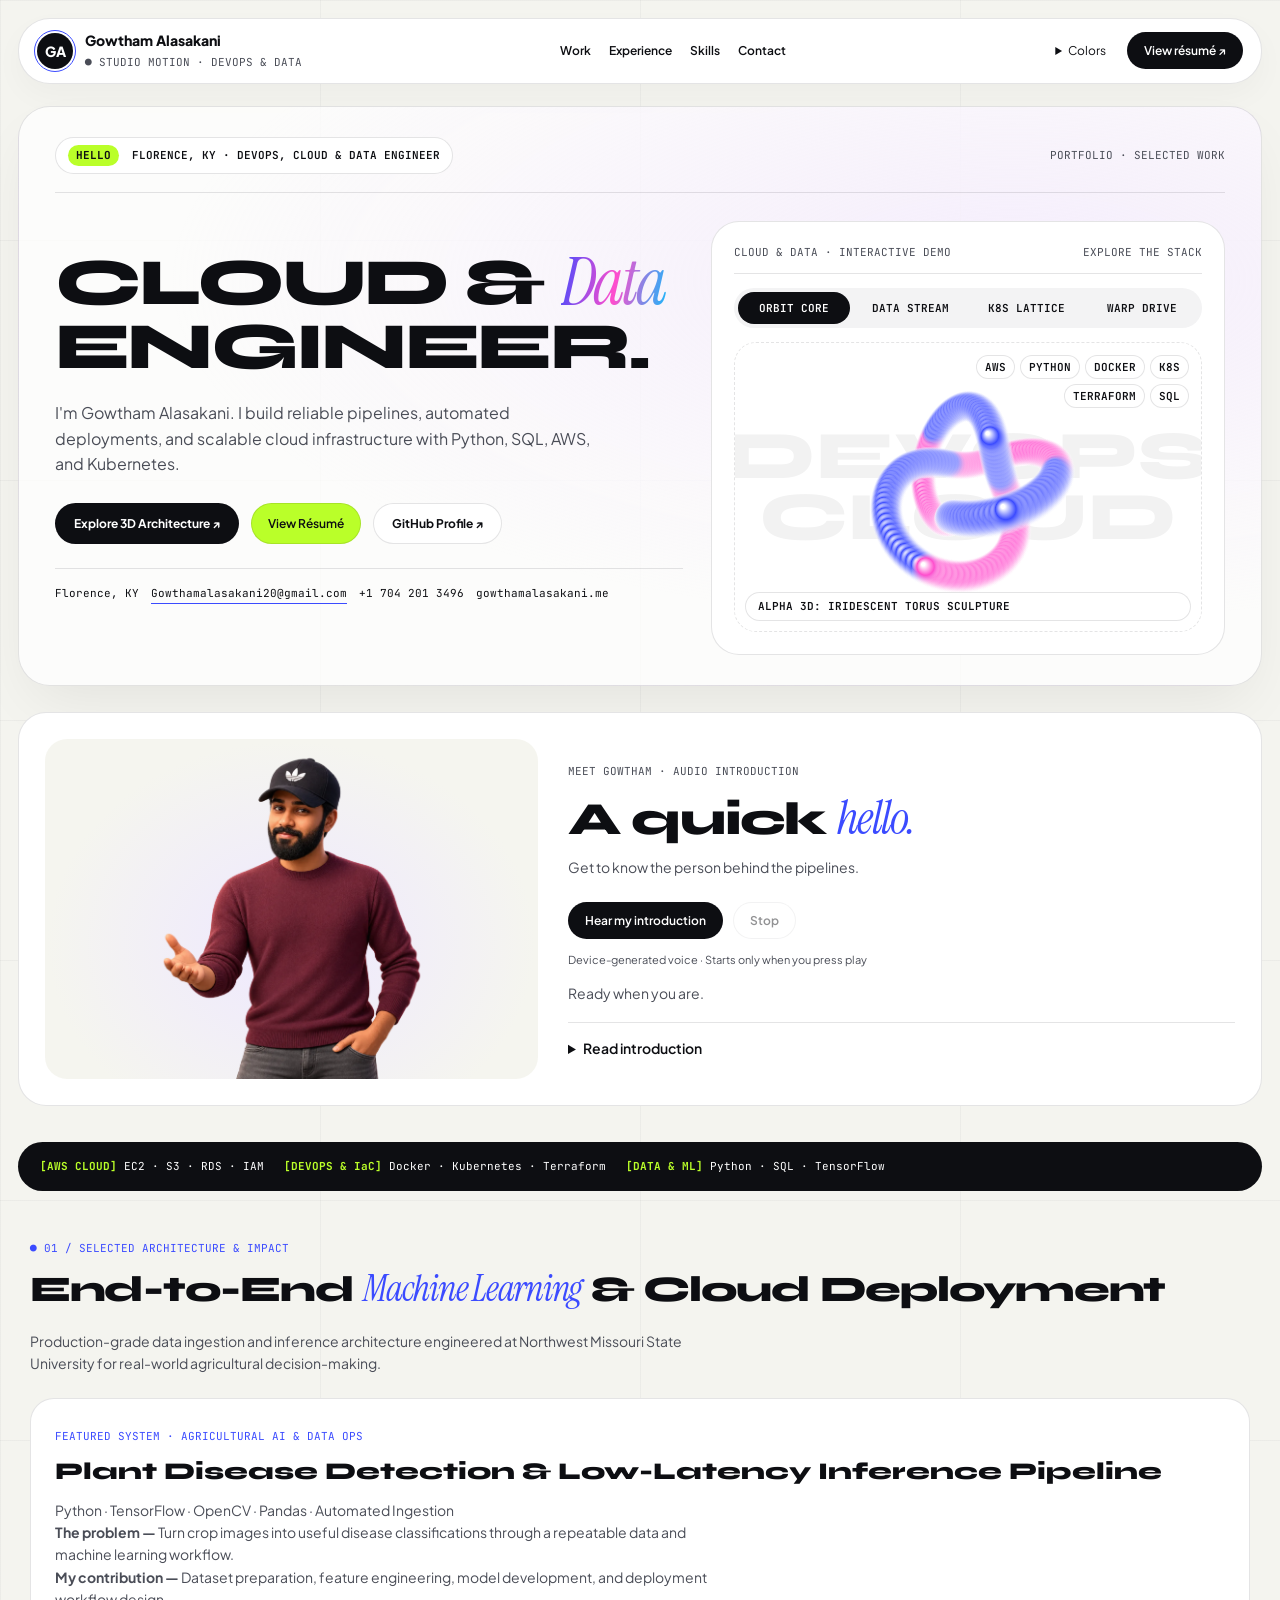
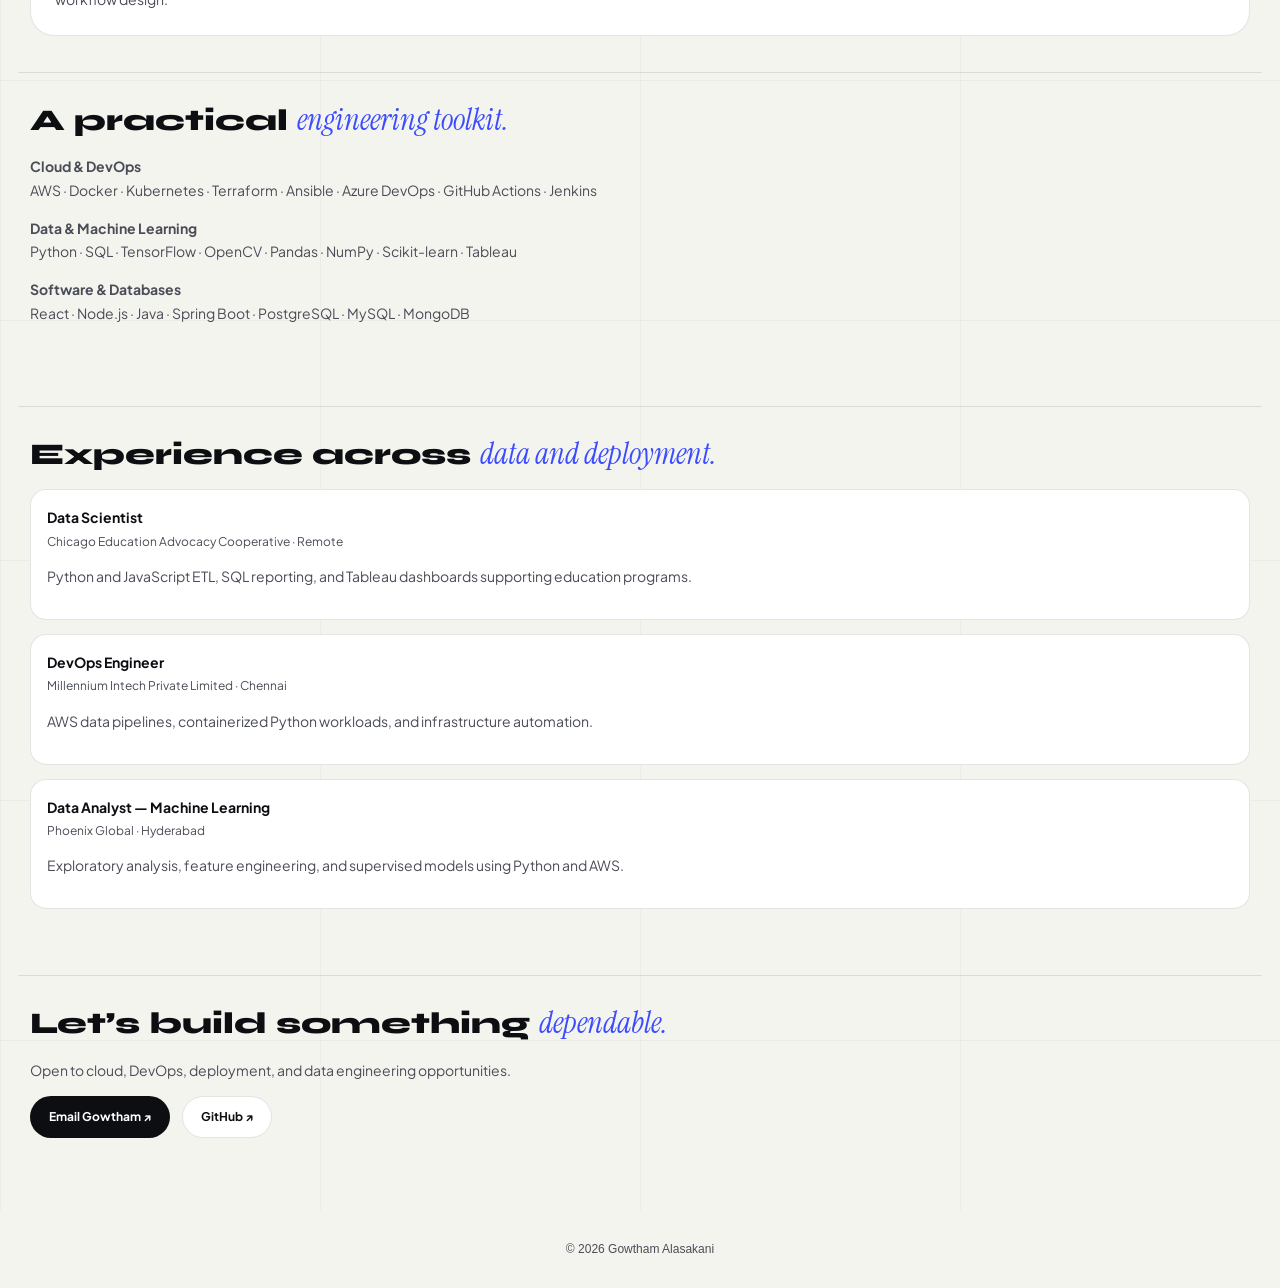
==== commit b1e806e1: "Publish studio portfolio with cartoon avatar and spoken introduction" ====
--- a/index.html
+++ b/index.html
@@ -1,15 +1,172 @@
-<!doctype html><html lang="en"><head><meta charset="utf-8"><meta name="viewport" content="width=device-width, initial-scale=1"><meta name="theme-color" content="#f7f8fc"><meta name="robots" content="index, follow"><link rel="canonical" href="https://gowthamalasakani.me/"><link rel="icon" href="/assets/favicon.svg" type="image/svg+xml"><link rel="preload" href="/assets/manrope-bold.ttf" as="font" type="font/ttf" crossorigin><link rel="stylesheet" href="/styles.css"><script src="/app.js" defer></script><title>Gowtham Alasakani — AWS Data Engineer</title><meta name="description" content="AWS data engineering, scalable ETL/ELT pipelines, Snowflake, Databricks, and machine learning by Gowtham Alasakani."></head><body><a class="skip-link" href="#main-content">Skip to content</a><header class="header"><div class="nav-shell"><a class="brand" href="/#home" aria-label="Gowtham Alasakani — home">ga<span>.</span></a><span class="nav-note">DATA ENGINEERING / PORTFOLIO</span><button class="menu-toggle" aria-expanded="false" aria-controls="main-nav" hidden><span class="menu-icon" aria-hidden="true"></span><span class="menu-text">Menu</span></button><nav id="main-nav" aria-label="Main navigation"><a href="/#projects" data-nav="projects">Work <span>01</span></a><a href="/#about" data-nav="about">About <span>02</span></a><a href="/#contact" data-nav="contact">Contact <span>03</span></a><a class="nav-resume" href="/Gowtham_Alasakani_Resume.pdf" download>Résumé <span aria-hidden="true">↗</span></a></nav></div></header><main id="main-content" tabindex="-1">
-<section class="hero wrap" id="home" aria-labelledby="hero-title">
-<div class="hero-topline"><p class="eyebrow"><span class="status-dot"></span> GOWTHAM ALASAKANI</p><span class="mono hero-coordinate">DATA ENGINEERING / USA</span></div>
-<div class="hero-grid"><div class="hero-copy"><p class="role">AWS DATA ENGINEER</p><h1 id="hero-title">Reliable data.<br>Real <em>impact.</em></h1><p class="hero-description">I build reliable data platforms and scalable pipelines.<br>Python, PySpark, AWS, and Snowflake — from ingestion to insight.</p><div class="hero-actions"><a class="button primary" href="#projects">Explore my work <span aria-hidden="true">↗</span></a><a class="text-link" href="/Gowtham_Alasakani_Resume.pdf" download>Download résumé <span aria-hidden="true">↓</span></a></div><div class="hero-footnote"><span class="tiny-star" aria-hidden="true">✳</span><p>A data mindset.<br><strong>An engineering approach.</strong></p></div></div>
-<div class="hero-art" data-tilt><div class="art-top"><span class="mono">THE INTERSECTION OF</span><span class="art-cross" aria-hidden="true">+</span></div><img class="orbit-image" src="/assets/holographic-orbit.webp" width="1536" height="1024" alt="" fetchpriority="high"><div class="art-axis axis-one" aria-hidden="true"></div><div class="art-axis axis-two" aria-hidden="true"></div><div class="floating-chip chip-one" aria-hidden="true"><span>⌘</span> Analytics</div><div class="floating-chip chip-two" aria-hidden="true"><span>⤴</span> Ingest. Transform. Validate.</div><div class="art-caption"><h2 id="focus-title">Raw data.<br>Real insight.</h2><p id="focus-description" aria-live="polite">Python and SQL. From datasets to decisions.</p><div class="focus-switch" role="group" aria-label="Explore analytical focus"><button data-focus="data" aria-pressed="true">Data</button><button data-focus="analytics" aria-pressed="false">Analytics</button><button data-focus="pipelines" aria-pressed="false">Pipelines</button></div></div><span class="art-number mono" aria-hidden="true">FIG. 001 / ALWAYS EVOLVING</span></div></div>
-<div class="tech-strip"><span class="mono">THE EVERYDAY TOOLKIT</span><div><span>Python</span><span>SQL</span><span>AWS</span><span>Apache Spark</span><span>Prefect</span><span>dbt</span></div><a href="#skills" aria-label="Explore all technical skills">↗</a></div></section>
-<section class="work wrap" id="projects" aria-labelledby="work-title"><div class="section-heading"><div><p class="eyebrow">01 / SELECTED WORK</p><h2 id="work-title">Built to make<br><em>a difference.</em></h2></div><p>A selection of academic and professional work<br class="desktop-break"> across analytics, data engineering, and machine learning.</p></div><div class="work-toolbar"><div class="filters" role="group" aria-label="Filter selected work" hidden><button data-filter="all" aria-pressed="true">All work <span>03</span></button><button data-filter="data" aria-pressed="false">Data &amp; ML</button><button data-filter="cloud" aria-pressed="false">Data Engineering</button></div><p class="mono work-count" aria-live="polite">03 SELECTED STORIES</p></div>
-<div class="project-grid"><article class="project-card project-feature" data-category="data"><div class="project-art plant-art" aria-hidden="true"><div class="art-micro mono"><span>VISION / AGRICULTURE</span><span>01</span></div><div class="leaf-scene"><div class="leaf leaf-one"></div><div class="leaf leaf-two"></div><div class="leaf leaf-three"></div><div class="leaf-stem"></div><div class="scan-frame"><i></i><i></i><i></i><i></i><div class="scan-line"></div></div></div><span class="art-bottom mono">PLANT DISEASE DETECTION / CONCEPT VISUAL</span></div><div class="project-body"><p class="project-type">ACADEMIC PROJECT · MACHINE LEARNING</p><h3>Healthier plants.<br>Smarter decisions.</h3><p>A computer vision approach to plant disease detection, built with Python, TensorFlow, and OpenCV.</p><div class="project-bottom"><span>Python / TensorFlow / OpenCV</span><button class="circle-button" data-story="plant" aria-label="Read plant work details" hidden>↗</button></div><details class="no-script-story"><summary>Read work details</summary><ul><li>Built a plant disease classification solution using Python, TensorFlow, OpenCV, Pandas, and NumPy, performing image collection, dataset organization, preprocessing, feature engineering, and supervised model development across multiple plant disease categories.</li><li>Developed and trained convolutional neural network models, tuning hyperparameters and comparing baseline and optimized architectures to improve classification accuracy, robustness, and overall model performance.</li><li>Applied image augmentation techniques including rotation, flipping, and scaling to expand training data diversity, reduce overfitting, and strengthen model generalization across disease categories.</li><li>Built a reproducible preprocessing-to-evaluation pipeline and optimized data-processing workflows to streamline experimentation, improve processing efficiency, validate structured dataset expansion, and accelerate model iteration.</li><li>Evaluated and analyzed model results using accuracy, loss curves, confusion matrices, and misclassified samples, identifying performance gaps and guiding preprocessing and model improvements; documented experimental results and performance comparisons across iterations.</li></ul></details></div></article>
-<article class="project-card" data-category="cloud"><div class="project-art pipeline-art" aria-hidden="true"><div class="art-micro mono"><span>DATA / PIPELINES</span><span>02</span></div><div class="pipeline-visual"><span class="pipeline-node">&lt;/&gt;</span><span class="pipeline-wire"></span><span class="pipeline-node center-node">↗</span><span class="pipeline-wire"></span><span class="pipeline-node">▤</span></div><div class="pipeline-dots"><i></i><i></i><i></i><i></i><i></i><i></i><i></i><i></i><i></i></div><span class="art-bottom mono">INGEST → VALIDATE → ANALYZE</span></div><div class="project-body"><p class="project-type">PROFESSIONAL WORK · INDEGENE</p><h3>Data that keeps moving.</h3><p>Scalable ETL/ELT workflows and validated data products for business reporting.</p><div class="project-bottom"><span>Dataiku / Python / SQL / Snowflake</span><button class="circle-button" data-story="pipeline" aria-label="Read pipeline work details" hidden>↗</button></div><details class="no-script-story"><summary>Read work details</summary><ul><li>Designed, developed, and optimized scalable ETL and ELT pipelines using Dataiku, Python, SQL, and Snowflake to transform complex datasets into reliable, analytics-ready data products that supported business reporting and daily data operations.</li><li>Wrote and optimized advanced Snowflake SQL queries, including complex joins, CTEs, window functions, aggregations, subqueries, and analytical transformations, improving query performance and supporting data analysis, reporting, and downstream business intelligence workloads.</li><li>Built automated data processing and validation workflows using Python, Pandas, NumPy, Dataiku, and SQL, applying data quality checks, reconciliation rules, exception handling, and monitoring to detect data issues, support corrective actions, and improve pipeline reliability.</li><li>Established and maintained data governance frameworks, data quality standards, metadata management practices, validation procedures, and operational controls, partnering with Data and Analytics Leads, business units, IT, and offshore teams to translate business requirements into reliable technical solutions and improve data accuracy, consistency, and usability.</li><li>Managed data engineering delivery across Agile and DevOps environments by coordinating data analysts and engineers, tracking SLAs, milestones, risks, and dependencies, maintaining status reports, and collaborating with onshore and offshore stakeholders to manage delivery and resolve project risks.</li><li>Improved ETL processes, Snowflake workloads, Dataiku flows, and operational procedures through data profiling, validation, and process testing, reducing processing time and operational risk while supporting dashboard and reporting teams with reliable datasets, decision-ready analysis, governance updates, and executive project status reports.</li></ul></details></div></article>
-<article class="project-card" data-category="data"><div class="project-art analytics-art" aria-hidden="true"><div class="art-micro mono"><span>AWS / DATA PLATFORMS</span><span>03</span></div><div class="analytics-visual"><div class="chart-title">From information.<br><strong>To understanding.</strong></div><div class="chart-bars"><i></i><i></i><i></i><i></i><i></i><i></i><i></i><i></i></div></div><span class="art-bottom mono">CLOUD DATA ENGINEERING / CONCEPT VISUAL</span></div><div class="project-body"><p class="project-type">PROFESSIONAL WORK · ASTIR IT SOLUTION’S</p><h3>Built for reliable delivery.</h3><p>AWS data platforms with orchestrated pipelines, automated validation, and production monitoring.</p><div class="project-bottom"><span>AWS / PySpark / Prefect / dbt</span><button class="circle-button" data-story="operations" aria-label="Read operations work details" hidden>↗</button></div><details class="no-script-story"><summary>Read work details</summary><ul><li>Designed, built, and operated AWS data engineering solutions with Python, PySpark, SparkSQL, Amazon S3, Databricks, Snowflake, dbt, and Airbyte, developing scalable ingestion and transformation pipelines that integrated APIs, databases, files, and enterprise source systems into analytics-ready data platforms.</li><li>Developed and maintained Prefect workflows with reusable flows and tasks, scheduled and parameterized deployments, retry logic, failure handling, and recovery strategies monitored production runs through Prefect UI and Cloud to troubleshoot failed workflows and maintain reliable data delivery.</li><li>Built data quality and validation processes using Python, PySpark, SQL, and dbt tests to detect schema changes, missing records, duplicates, invalid values, and reconciliation issues, improving the reliability of downstream datasets for analytics and reporting.</li><li>Implemented cloud infrastructure and DevOps practices using Terraform, Docker, GitHub Actions, AWS CodePipeline, AWS CodeBuild, AWS CodeDeploy, and Amazon EKS, automating infrastructure provisioning, application builds, testing, deployments, environment promotion, and controlled production releases.</li><li>Secured and monitored production data platforms using AWS IAM, AWS Secrets Manager, Amazon CloudWatch, S3 security controls, metrics, dashboards, alarms, and centralized logging, applying least-privilege access and proactive monitoring to improve pipeline observability and operational reliability.</li><li>Partnered with onshore and offshore data engineers, cloud engineers, application teams, and business stakeholders to analyze source systems, assess analytics use cases, integrate data, design scalable solutions, translate business requirements into technical solutions, and troubleshoot production issues across development, test, and production environments.</li><li>Integrated cloud-native services, including AWS Lambda, SQS, SNS, EventBridge, REST APIs, Snowpark, and AWS Step Functions, to enable event-driven data ingestion and distributed data workflows while strengthening data governance, cataloging, technical documentation, and reusable engineering standards for more consistent development and production delivery.</li></ul></details></div></article></div>
+<!DOCTYPE html>
+<html lang="en"><head><meta charset="utf-8"/><meta content="width=device-width, initial-scale=1" name="viewport"/><meta content="Gowtham Alasakani — Cloud and Data Engineer. Explore projects, technical skills, and a spoken introduction." name="description"/><title>Gowtham Alasakani | Cloud &amp; Data Engineer</title><link href="https://gowthamalasakani.me/" rel="canonical"/><style>html{scroll-behavior:smooth;background:#f4f4ef}body{margin:0}button,summary,a{cursor:pointer}#studio-portfolio-preview{max-width:1400px;margin:auto}#studio-portfolio-preview .sp-nav{gap:12px}#studio-portfolio-preview .sp-tools details[open] .sp-swatches{min-width:160px}#studio-portfolio-preview :focus-visible{outline:3px solid #3b4bff;outline-offset:4px}@media(prefers-reduced-motion:reduce){html{scroll-behavior:auto}}</style><link href="https://fonts.googleapis.com/css2?family=Instrument+Serif:ital@0;1&amp;family=JetBrains+Mono:wght@400;600&amp;family=Plus+Jakarta+Sans:wght@400;600;800&amp;family=Syne:wght@700;800&amp;display=swap" rel="stylesheet"/><style>
+#studio-portfolio-preview{--sp-bg:#f4f4ef;--sp-accent:#3b4bff;--sp-pink:#ff4ecd;--sp-lime:#baff29;--sp-line:#0d0e121c;color:#0d0e12;background:linear-gradient(90deg,#0d0e1209 1px,transparent 1px),linear-gradient(#0d0e1209 1px,transparent 1px),var(--sp-bg);background-size:25% 240px;font:14px/1.6 'Plus Jakarta Sans',sans-serif;padding:18px;container-type:inline-size}
+#studio-portfolio-preview *{box-sizing:border-box;min-width:0}
+#studio-portfolio-preview .sp-nav{display:flex;justify-content:space-between;align-items:center;flex-wrap:wrap;gap:14px;padding:12px 18px;background:#fff;border:1px solid var(--sp-line);border-radius:32px;box-shadow:0 12px 30px #0d0e1208}
+#studio-portfolio-preview .sp-brand{display:flex;gap:12px;align-items:center;font-weight:800;line-height:1.3}
+#studio-portfolio-preview .sp-logo{display:grid;place-items:center;border-radius:50%;width:36px;height:36px;background:#0d0e12;color:white;outline:1px solid var(--sp-accent);outline-offset:2px}
+#studio-portfolio-preview .sp-mono{font:11px/1.5 'JetBrains Mono',monospace;color:#4a4d57}
+#studio-portfolio-preview .sp-brand .sp-mono{display:block;margin-top:5px}
+#studio-portfolio-preview .sp-tools{display:flex;align-items:center;gap:9px;flex-wrap:wrap}
+#studio-portfolio-preview .sp-swatches{display:flex;align-items:center;gap:4px;background:#f3f3f4;border-radius:30px;padding:3px 8px}
+#studio-portfolio-preview button{font:600 12px 'Plus Jakarta Sans',sans-serif;border:1px solid var(--sp-line);padding:10px 16px;border-radius:30px;background:#fff;color:#0d0e12}
+#studio-portfolio-preview .sp-swatches button{padding:0;width:32px;height:32px;border:5px solid #f3f3f4;border-radius:50%}
+#studio-portfolio-preview .sp-swatches button[aria-pressed=true]{outline:1px solid #0d0e12}
+#studio-portfolio-preview .sp-black{background:#0d0e12;color:#fff}
+#studio-portfolio-preview .sp-lime{background:var(--sp-lime)}
+#studio-portfolio-preview .sp-hero{background:radial-gradient(ellipse at 80% 30%,#eedffd80,transparent 60%),#ffffffb8;border:1px solid var(--sp-line);border-radius:32px;padding:30px 36px;margin-top:22px;box-shadow:0 24px 60px -15px #0d0e1214}
+#studio-portfolio-preview .sp-topbar{display:flex;flex-wrap:wrap;justify-content:space-between;align-items:center;gap:12px;padding-bottom:18px;border-bottom:1px solid var(--sp-line)}
+#studio-portfolio-preview .sp-badge{padding:7px 12px;border:1px solid var(--sp-line);border-radius:24px;background:#fff;font:600 11px/1.6 'JetBrains Mono',monospace}
+#studio-portfolio-preview .sp-badge b{display:inline-block;background:var(--sp-lime);border-radius:16px;padding:2px 8px;margin-right:6px}
+#studio-portfolio-preview .sp-columns{display:grid;grid-template-columns:1.1fr .9fr;gap:28px;align-items:center;padding:28px 0 0}
+#studio-portfolio-preview h1{font:800 clamp(45px,6.2cqw,86px)/.96 'Syne',sans-serif;letter-spacing:-.04em;margin:0;color:#0d0e12}
+#studio-portfolio-preview em{font-family:'Instrument Serif',Georgia,serif;font-weight:400;color:var(--sp-accent)}
+#studio-portfolio-preview h1 em{background:linear-gradient(100deg,var(--sp-accent),var(--sp-pink),#00c2ff);background-clip:text;-webkit-background-clip:text;color:transparent;padding-right:6px}
+#studio-portfolio-preview .sp-lead{font-size:16px;color:#4a4d57;max-width:560px;margin:22px 0 26px}
+#studio-portfolio-preview .sp-actions{display:flex;gap:12px;flex-wrap:wrap;margin-bottom:24px}
+#studio-portfolio-preview a{color:inherit;text-decoration:none}
+#studio-portfolio-preview .sp-actions a{font-size:12px;font-weight:700;padding:10px 18px;border:1px solid var(--sp-line);border-radius:30px;background:#fff}
+#studio-portfolio-preview .sp-actions a:first-child{background:#0d0e12;color:#fff}
+#studio-portfolio-preview .sp-meta{display:flex;flex-wrap:wrap;gap:12px;border-top:1px solid var(--sp-line);padding:16px 0 22px;font:11px/1.6 'JetBrains Mono',monospace;overflow-wrap:anywhere}
+#studio-portfolio-preview .sp-meta a{border-bottom:1px solid var(--sp-accent)}
+#studio-portfolio-preview .sp-core{padding:22px;background:#fff;border:1px solid var(--sp-line);border-radius:28px}
+#studio-portfolio-preview .sp-corehead{display:flex;flex-wrap:wrap;gap:8px;justify-content:space-between;border-bottom:1px solid var(--sp-line);padding-bottom:12px}
+#studio-portfolio-preview .sp-modes{display:grid;grid-template-columns:repeat(4,1fr);gap:4px;border-radius:24px;background:#f3f3f4;padding:4px;margin:14px 0}
+#studio-portfolio-preview .sp-modes button{font:600 11px 'JetBrains Mono',monospace;padding:9px 5px;border:0;background:transparent}
+#studio-portfolio-preview .sp-modes button[aria-pressed=true]{background:#0d0e12;color:#fff}
+#studio-portfolio-preview .sp-stage{position:relative;height:290px;border:1px dashed var(--sp-line);border-radius:22px;overflow:hidden;display:grid;place-items:center}
+#studio-portfolio-preview .sp-word{font:800 68px/.9 'Syne',sans-serif;color:#0d0e120e;text-align:center}
+#studio-portfolio-preview canvas{position:absolute;inset:0;width:100%;height:100%}
+#studio-portfolio-preview .sp-tags{position:absolute;right:12px;top:12px;display:flex;flex-wrap:wrap;justify-content:flex-end;gap:5px;max-width:220px}
+#studio-portfolio-preview .sp-tags span{font:600 11px 'JetBrains Mono',monospace;background:#ffffffe6;border:1px solid var(--sp-line);padding:4px 8px;border-radius:20px}
+#studio-portfolio-preview .sp-mode-label{position:absolute;bottom:10px;left:10px;right:10px;background:#ffffffe6;border:1px solid var(--sp-line);border-radius:18px;padding:5px 12px;font:600 11px/1.5 'JetBrains Mono',monospace}
+#studio-portfolio-preview .sp-kpis{display:grid;grid-template-columns:repeat(4,1fr);gap:8px;margin-top:14px}
+#studio-portfolio-preview .sp-kpi{border:1px solid var(--sp-line);border-radius:14px;padding:12px;background:#fff}
+#studio-portfolio-preview .sp-kpi strong{display:block;font:800 25px/1.1 'Syne',sans-serif}
+#studio-portfolio-preview .sp-kpi small{display:block;font-size:11px;line-height:1.4;color:#4a4d57;margin-top:4px}
+#studio-portfolio-preview .sp-ribbon{display:flex;gap:20px;flex-wrap:wrap;margin:24px 0 44px;background:#0d0e12;color:#fff;border-radius:28px;padding:16px 22px;font:11px/1.6 'JetBrains Mono',monospace}
+#studio-portfolio-preview .sp-ribbon b{color:var(--sp-lime)}
+#studio-portfolio-preview .sp-section{padding:0 12px}
+#studio-portfolio-preview .sp-section h2{font:800 36px/1.08 'Syne',sans-serif;letter-spacing:-.035em;margin:12px 0 20px;color:#0d0e12}
+#studio-portfolio-preview .sp-section p{color:#4a4d57;max-width:680px;margin:0 0 24px}
+#studio-portfolio-preview .sp-section .sp-mono{color:var(--sp-accent)}
+#studio-portfolio-preview .sp-project{border:1px solid var(--sp-line);border-radius:24px;padding:24px;background:white}
+#studio-portfolio-preview .sp-project h3{font:800 24px/1.2 'Syne',sans-serif;margin:12px 0;color:#0d0e12}
+#studio-portfolio-preview .sp-project p{margin-bottom:0}
+#studio-portfolio-preview .sp-resume{padding:20px;margin-top:20px;background:#fff;border:1px solid var(--sp-line);border-radius:20px}
+#studio-portfolio-preview .sp-resume[hidden]{display:none}
+@container(max-width:1040px){#studio-portfolio-preview .sp-columns{grid-template-columns:1fr}#studio-portfolio-preview .sp-kpis{grid-template-columns:repeat(2,1fr)}}
+@container(max-width:550px){#studio-portfolio-preview .sp-hero{padding:22px 16px}#studio-portfolio-preview .sp-core{padding:14px}#studio-portfolio-preview .sp-modes{grid-template-columns:repeat(2,1fr);border-radius:18px}#studio-portfolio-preview h1{font-size:44px}#studio-portfolio-preview .sp-section h2{font-size:30px}#studio-portfolio-preview .sp-nav{border-radius:24px}#studio-portfolio-preview .sp-tools{width:100%}}
+@media(pointer:coarse){#studio-portfolio-preview button{min-height:44px}#studio-portfolio-preview .sp-swatches button{width:44px;height:44px;border-width:10px}}
+</style><style>
+#studio-portfolio-preview .sp-guide{display:grid;grid-template-columns:minmax(200px,.85fr) 1.15fr;gap:30px;align-items:center;padding:26px;margin:26px 0 36px;border:1px solid var(--sp-line);border-radius:28px;background:#fff}
+#studio-portfolio-preview .sp-portrait{position:relative;align-self:stretch;display:flex;align-items:flex-end;justify-content:center;background:radial-gradient(ellipse at 50% 60%,#eee8ff,#f5f5ef 70%);border-radius:22px;overflow:hidden;min-height:300px}
+#studio-portfolio-preview .sp-portrait img{display:block;width:100%;max-width:310px;height:340px;object-fit:contain;object-position:bottom}
+#studio-portfolio-preview .sp-speaking{position:absolute;bottom:14px;left:50%;transform:translateX(-50%);background:var(--sp-lime);color:#0d0e12;border-radius:30px;padding:7px 16px;font-size:12px;font-weight:700}
+#studio-portfolio-preview .sp-speaking[hidden]{display:none}
+#studio-portfolio-preview .sp-guide h2{font:800 46px/1.1 'Syne',sans-serif;letter-spacing:-.04em;margin:12px 0;color:#0d0e12}
+#studio-portfolio-preview .sp-guide p{font-size:14px;color:#4a4d57;line-height:1.7;margin:12px 0}
+#studio-portfolio-preview .sp-guide-actions{display:flex;gap:10px;flex-wrap:wrap;margin:22px 0 12px}
+#studio-portfolio-preview .sp-guide button:disabled{opacity:.45}
+#studio-portfolio-preview .sp-guide .sp-voice-note{font-size:11px}
+#studio-portfolio-preview .sp-transcript{border-top:1px solid var(--sp-line);padding-top:14px;margin-top:16px}
+#studio-portfolio-preview .sp-transcript summary{font-weight:600}
+#studio-portfolio-preview .sp-simple-nav{display:flex;gap:18px;flex-wrap:wrap;font-size:12px;font-weight:600}
+#studio-portfolio-preview .sp-tools details{position:relative}
+#studio-portfolio-preview .sp-tools summary{font-size:12px;padding:8px 12px}
+#studio-portfolio-preview .sp-tools details[open] .sp-swatches{position:absolute;right:0;top:38px;z-index:10;border:1px solid var(--sp-line);box-shadow:0 6px 20px #0002}
+#studio-portfolio-preview .sp-added-section{padding:30px 12px;border-top:1px solid var(--sp-line);margin-top:36px}
+#studio-portfolio-preview .sp-added-section h2{font:800 30px/1.15 'Syne',sans-serif;color:#0d0e12;margin:0 0 18px}
+#studio-portfolio-preview .sp-added-section p{color:#4a4d57;line-height:1.7}
+#studio-portfolio-preview .sp-experience-list{display:grid;gap:14px}
+#studio-portfolio-preview .sp-experience-list article{padding:16px;background:#fff;border:1px solid var(--sp-line);border-radius:16px}
+#studio-portfolio-preview .sp-experience-list strong{display:block}
+#studio-portfolio-preview .sp-experience-list span{font-size:12px;color:#4a4d57}
+#studio-portfolio-preview .sp-project details{margin-top:16px}
+@container(min-width:780px){#studio-portfolio-preview .sp-columns{grid-template-columns:1.1fr .9fr}#studio-portfolio-preview h1{font-size:clamp(40px,5.5cqw,66px)}}
+@container(max-width:650px){#studio-portfolio-preview .sp-guide{grid-template-columns:1fr;padding:18px;gap:20px}#studio-portfolio-preview .sp-portrait img{height:280px}#studio-portfolio-preview .sp-portrait{min-height:280px}#studio-portfolio-preview .sp-guide h2{font-size:38px}}
+</style></head><body><div id="studio-portfolio-preview">
+
+
+<header class="sp-nav">
+<div class="sp-brand"><span class="sp-logo">GA</span><div>Gowtham Alasakani<span class="sp-mono">● STUDIO MOTION · DEVOPS &amp; DATA</span></div></div><nav aria-label="Portfolio" class="sp-simple-nav"><a href="#sp-work">Work</a><a href="#sp-experience">Experience</a><a href="#sp-skills">Skills</a><a href="#sp-contact">Contact</a></nav>
+<div class="sp-tools"><details><summary class="cursor-interaction">Colors</summary><div class="sp-swatches"><span class="sp-mono">WASH</span><button aria-label="Studio" aria-pressed="true" class="cursor-interaction" data-wash="studio" style="background:linear-gradient(135deg,#3b4bff,#ff4ecd,#baff29)"></button><button aria-label="Duotone" aria-pressed="false" class="cursor-interaction" data-wash="duotone" style="background:linear-gradient(135deg,#ff4d2d,#7c3aed)"></button><button aria-label="Aqua" aria-pressed="false" class="cursor-interaction" data-wash="aqua" style="background:linear-gradient(135deg,#00b894,#0284c7)"></button><button aria-label="Ultraviolet" aria-pressed="false" class="cursor-interaction" data-wash="violet" style="background:linear-gradient(135deg,#6d28d9,#ec4899)"></button></div></details><button class="sp-black cursor-interaction" data-resume="">View résumé ↗</button></div>
+</header>
+<div class="sp-hero">
+<div class="sp-topbar"><div class="sp-badge"><b>HELLO</b> FLORENCE, KY · DEVOPS, CLOUD &amp; DATA ENGINEER</div><span class="sp-mono">PORTFOLIO · SELECTED WORK</span></div>
+<div class="sp-columns">
+<div><h1>CLOUD &amp; <em>Data</em><br/>ENGINEER.</h1><p class="sp-lead">I'm Gowtham Alasakani. I build reliable pipelines, automated deployments, and scalable cloud infrastructure with Python, SQL, AWS, and Kubernetes.</p><div class="sp-actions"><a href="#sp-work">Explore 3D Architecture ↗</a><button class="sp-lime cursor-interaction" data-resume="">View Résumé</button><a href="https://github.com/gowthamalasakaniS574661" rel="noopener" target="_blank">GitHub Profile ↗</a></div><div class="sp-meta"><span>Florence, KY</span><a href="mailto:Gowthamalasakani20@gmail.com">Gowthamalasakani20@gmail.com</a><span>+1 704 201 3496</span><span>gowthamalasakani.me</span></div></div>
+<div class="sp-core"><div class="sp-corehead sp-mono"><span>CLOUD &amp; DATA · INTERACTIVE DEMO</span><span>EXPLORE THE STACK</span></div><div class="sp-modes"><button aria-pressed="true" class="cursor-interaction" data-mode="globe">ORBIT CORE</button><button aria-pressed="false" class="cursor-interaction" data-mode="pipeline">DATA STREAM</button><button aria-pressed="false" class="cursor-interaction" data-mode="lattice">K8S LATTICE</button><button aria-pressed="false" class="cursor-interaction" data-mode="warp">WARP DRIVE</button></div><div class="sp-stage"><div class="sp-word">DEVOPS<br/>CLOUD</div><canvas aria-label="Iridescent sculpture preview; move pointer to rotate" id="sp-sculpture" role="img"></canvas><div class="sp-tags"><span>AWS</span><span>PYTHON</span><span>DOCKER</span><span>K8S</span><span>TERRAFORM</span><span>SQL</span></div><div aria-live="polite" class="sp-mode-label">ALPHA 3D: IRIDESCENT TORUS SCULPTURE</div></div></div>
+</div>
+<div class="sp-resume" hidden=""><strong>Gowtham Alasakani — DevOps, Cloud Deployment &amp; Data Engineer</strong><p>Experienced in automating cloud infrastructure and CI/CD pipelines across AWS, Docker, Kubernetes, Terraform, and Ansible, alongside building Python/SQL ETL and machine learning systems.</p><button class="cursor-interaction" data-resume="">Close résumé summary</button></div>
+</div><section aria-labelledby="sp-guide-title" class="sp-guide">
+<div class="sp-portrait"><img alt="Cartoon portrait of Gowtham wearing his black cap and burgundy sweater" src="[data-uri]"/><span class="sp-speaking" hidden="">Speaking…</span></div>
+<div class="sp-guide-copy"><span class="sp-mono">MEET GOWTHAM · AUDIO INTRODUCTION</span><h2 id="sp-guide-title">A quick <em>hello.</em></h2><p>Get to know the person behind the pipelines.</p>
+<div class="sp-guide-actions"><button class="sp-black cursor-interaction" id="sp-speak" type="button">Hear my introduction</button><button class="cursor-interaction" disabled="" id="sp-stop" type="button">Stop</button></div>
+<p class="sp-voice-note">Device-generated voice · Starts only when you press play</p><p aria-live="polite" id="sp-speech-status" role="status">Ready when you are.</p>
+<details class="sp-transcript"><summary class="cursor-interaction">Read introduction</summary><p id="sp-script">Hi, I'm Gowtham Alasakani. Welcome to my portfolio. I focus on cloud and data engineering: building reliable pipelines, automating deployments, and working with Python, SQL, AWS, Docker, and Kubernetes. Here you can explore my plant disease detection project, browse my technical skills, and learn about my experience. The interactive demos explain how data moves from ingestion to deployment and machine learning inference. If you're looking for someone to help build dependable cloud and data systems, I'd love to connect. Thanks for visiting!</p></details>
+</div>
 </section>
-<section class="about" id="about" aria-labelledby="about-title"><div class="wrap"><div class="about-intro"><div><p class="eyebrow">02 / THE PERSON BEHIND THE PIPELINES</p><h2 id="about-title">Curious by nature.<br><em>Engineer by choice.</em></h2></div><div class="about-copy"><p>I’m Gowtham, a Data Engineer with experience building scalable pipelines, cloud data platforms, analytics solutions, and machine learning applications.</p><p>My work spans AWS data platforms, healthcare and pharmaceutical data, and operational analytics. I focus on data quality, governance, monitoring, and production support to deliver analytics-ready data products.</p><div class="social-links"><a href="https://github.com/gowthamalasakaniS574661" target="_blank" rel="noopener noreferrer">GitHub ↗</a><a href="https://www.linkedin.com/in/gowthamalasakani/" target="_blank" rel="noopener noreferrer">LinkedIn ↗</a></div></div></div>
-<div class="experience" id="experience"><div class="subheading"><h3>Experience</h3><span class="mono">THE JOURNEY SO FAR</span></div><details class="experience-row" open><summary><span class="exp-index">01</span><span class="exp-name"><strong>AWS Data Engineer</strong><small>Astir IT Solution’s | Naperville, IL</small></span><span class="exp-date">October 2025 – Present</span><span class="plus" aria-hidden="true">+</span></summary><div class="experience-detail"><ul><li>Designed, built, and operated AWS data engineering solutions with Python, PySpark, SparkSQL, Amazon S3, Databricks, Snowflake, dbt, and Airbyte, developing scalable ingestion and transformation pipelines that integrated APIs, databases, files, and enterprise source systems into analytics-ready data platforms.</li><li>Developed and maintained Prefect workflows with reusable flows and tasks, scheduled and parameterized deployments, retry logic, failure handling, and recovery strategies monitored production runs through Prefect UI and Cloud to troubleshoot failed workflows and maintain reliable data delivery.</li><li>Built data quality and validation processes using Python, PySpark, SQL, and dbt tests to detect schema changes, missing records, duplicates, invalid values, and reconciliation issues, improving the reliability of downstream datasets for analytics and reporting.</li><li>Implemented cloud infrastructure and DevOps practices using Terraform, Docker, GitHub Actions, AWS CodePipeline, AWS CodeBuild, AWS CodeDeploy, and Amazon EKS, automating infrastructure provisioning, application builds, testing, deployments, environment promotion, and controlled production releases.</li><li>Secured and monitored production data platforms using AWS IAM, AWS Secrets Manager, Amazon CloudWatch, S3 security controls, metrics, dashboards, alarms, and centralized logging, applying least-privilege access and proactive monitoring to improve pipeline observability and operational reliability.</li><li>Partnered with onshore and offshore data engineers, cloud engineers, application teams, and business stakeholders to analyze source systems, assess analytics use cases, integrate data, design scalable solutions, translate business requirements into technical solutions, and troubleshoot production issues across development, test, and production environments.</li><li>Integrated cloud-native services, including AWS Lambda, SQS, SNS, EventBridge, REST APIs, Snowpark, and AWS Step Functions, to enable event-driven data ingestion and distributed data workflows while strengthening data governance, cataloging, technical documentation, and reusable engineering standards for more consistent development and production delivery.</li></ul></div></details><details class="experience-row"><summary><span class="exp-index">02</span><span class="exp-name"><strong>Data Engineer</strong><small>Indegene | Bengaluru, India</small></span><span class="exp-date">June 2023 – July 2024</span><span class="plus" aria-hidden="true">+</span></summary><div class="experience-detail"><ul><li>Designed, developed, and optimized scalable ETL and ELT pipelines using Dataiku, Python, SQL, and Snowflake to transform complex datasets into reliable, analytics-ready data products that supported business reporting and daily data operations.</li><li>Wrote and optimized advanced Snowflake SQL queries, including complex joins, CTEs, window functions, aggregations, subqueries, and analytical transformations, improving query performance and supporting data analysis, reporting, and downstream business intelligence workloads.</li><li>Built automated data processing and validation workflows using Python, Pandas, NumPy, Dataiku, and SQL, applying data quality checks, reconciliation rules, exception handling, and monitoring to detect data issues, support corrective actions, and improve pipeline reliability.</li><li>Established and maintained data governance frameworks, data quality standards, metadata management practices, validation procedures, and operational controls, partnering with Data and Analytics Leads, business units, IT, and offshore teams to translate business requirements into reliable technical solutions and improve data accuracy, consistency, and usability.</li><li>Managed data engineering delivery across Agile and DevOps environments by coordinating data analysts and engineers, tracking SLAs, milestones, risks, and dependencies, maintaining status reports, and collaborating with onshore and offshore stakeholders to manage delivery and resolve project risks.</li><li>Improved ETL processes, Snowflake workloads, Dataiku flows, and operational procedures through data profiling, validation, and process testing, reducing processing time and operational risk while supporting dashboard and reporting teams with reliable datasets, decision-ready analysis, governance updates, and executive project status reports.</li></ul></div></details><details class="experience-row"><summary><span class="exp-index">03</span><span class="exp-name"><strong>Data Analyst</strong><small>Precision Medicine Group | Pune, India</small></span><span class="exp-date">October 2022 – June 2023</span><span class="plus" aria-hidden="true">+</span></summary><div class="experience-detail"><ul><li>Analyzed client operational and business datasets using SQL and Python (Pandas, NumPy) to identify data trends, discrepancies, operational issues, and process exceptions; translated findings into clear analytical outputs and recommendations for internal and client-facing stakeholders.</li><li>Executed defined operational processes and analytical workflows by applying data validation, quality checks, reconciliation, and exception analysis across recurring deliverables, investigating discrepancies and documenting results to maintain accuracy, consistency, and adherence to established SOPs and governance requirements.</li><li>Developed and enhanced Python-based data preparation and reporting workflows using Pandas, NumPy, and Jupyter, automating repetitive data-cleaning, transformation, validation, and reporting activities while improving turnaround time and reducing manual processing effort.</li><li>Collaborated with Senior Data Analysts, Operations Delivery Leads, engineering teams, and cross-functional stakeholders across time zones to investigate client questions, test new or modified operational procedures, validate process changes, and recommend improvements that increased workflow efficiency and delivery quality.</li><li>Maintained SOPs, process documentation, data definitions, validation procedures, testing results, and operational metrics while coordinating multiple client tasks, delivering analytical results within established timelines, and conducting secondary research and root-cause analysis to support continuous process improvement and client delivery.</li></ul></div></details></div>
-<div class="credentials"><div id="skills"><details class="credential-detail" open><summary><span><small class="mono">THE TOOLKIT</small>Skills &amp; technologies</span><span class="plus" aria-hidden="true">+</span></summary><div class="skill-grid"><div class="skill-group"><h4>Programming &amp; Analysis</h4><p>Python, SQL, PySpark, SparkSQL, Pandas, NumPy, Jupyter, Scikit-learn, SQLAlchemy, Statistical Analysis, Feature Engineering</p></div><div class="skill-group"><h4>Data Engineering &amp; Platforms</h4><p>ETL/ELT, Data Modeling, Dataiku, Snowflake, Snowpark, Databricks, dbt, Airbyte, Apache Spark, Prefect</p></div><div class="skill-group"><h4>Cloud &amp; DevOps</h4><p>AWS, Azure, S3, EKS, Lambda, IAM, Secrets Manager, CloudWatch, SQS, SNS, EventBridge, Step Functions, CodePipeline, CodeBuild, CodeDeploy, Terraform, Docker, GitHub Actions, Jenkins</p></div><div class="skill-group"><h4>Databases &amp; Business Intelligence</h4><p>MySQL, PostgreSQL, SQL Server, Oracle, Advanced SQL, CTEs, Window Functions, Query Optimization, Power BI, Advanced Excel, Power Query, Pivot Tables, KPI Reporting</p></div><div class="skill-group"><h4>Data Quality &amp; Governance</h4><p>Data Validation, Reconciliation, Data Lineage, Metadata Management, Data Catalog, Monitoring, Production Support, Incident Management, SLA Management, UAT, SOP Compliance</p></div><div class="skill-group"><h4>Machine Learning &amp; Delivery</h4><p>TensorFlow, OpenCV, CNNs, Image Augmentation, Model Evaluation, Agile, Scrum, Jira, Stakeholder Management, Technical Documentation, Healthcare Analytics, Pharmaceutical Data</p></div></div></details></div><div id="education"><details class="credential-detail" open><summary><span><small class="mono">THE FOUNDATION</small>Education &amp; learning</span><span class="plus" aria-hidden="true">+</span></summary><div class="education-item"><h4>M.S. Applied Computer Science</h4><p>Northwest Missouri State University</p><small>Maryville, Missouri · Aug 2024 – Dec 2025</small></div><div class="education-item"><h4>B.Tech Computer Science &amp; Engineering</h4><p>GITAM University</p><small>Sep 2020 – May 2024</small></div><details class="learning-details"><summary>Certification <span aria-hidden="true">↗</span></summary><ul><li>DATAIKU Core Designer Certificate</li></ul></details></details></div></div>
-<div class="contact" id="contact"><div><p class="eyebrow">03 / GOOD THINGS START WITH A CONVERSATION</p><h2>Let’s build<br><em>what’s next.</em><span class="contact-star" aria-hidden="true">✳</span></h2><p>Open to data engineering, cloud data platform, and analytics engineering opportunities.</p></div><div class="contact-actions"><a class="button primary" href="mailto:Gowthamalasakani20@gmail.com">Say hello <span aria-hidden="true">↗</span></a><button class="copy-email" type="button" hidden>Copy email <span aria-hidden="true">⧉</span></button><a class="email-label" href="mailto:Gowthamalasakani20@gmail.com">Gowthamalasakani20@gmail.com</a><a class="phone-label" href="tel:+17042013496">+1 704 201 3496</a><p class="copy-status" role="status"></p></div></div></div></section></main><footer class="footer wrap"><a class="brand" href="/#home" aria-label="Back to home">ga<span>.</span></a><span>© 2026 Gowtham Alasakani</span><div><button class="motion-toggle" type="button" aria-pressed="false" hidden>Pause motion</button><a href="/#home">Back to top ↑</a></div></footer><dialog class="story-dialog" aria-labelledby="story-title"><button class="dialog-close" aria-label="Close project details">×</button><p class="eyebrow" id="story-type"></p><h2 id="story-title"></h2><p class="story-subtitle" id="story-subtitle"></p><div id="story-body"></div><div class="story-tags" id="story-tags"></div><a class="text-link" href="mailto:Gowthamalasakani20@gmail.com">Let’s talk about the work ↗</a></dialog><div class="reading-progress" aria-hidden="true"></div></body></html>
+
+
+<div class="sp-ribbon"><span><b>[AWS CLOUD]</b> EC2 · S3 · RDS · IAM</span><span><b>[DEVOPS &amp; IaC]</b> Docker · Kubernetes · Terraform</span><span><b>[DATA &amp; ML]</b> Python · SQL · TensorFlow</span></div>
+<section class="sp-section" id="sp-work"><span class="sp-mono">● 01 / SELECTED ARCHITECTURE &amp; IMPACT</span><h2>End-to-End <em>Machine Learning</em> &amp; Cloud Deployment</h2><p>Production-grade data ingestion and inference architecture engineered at Northwest Missouri State University for real-world agricultural decision-making.</p><div class="sp-project"><span class="sp-mono">FEATURED SYSTEM · AGRICULTURAL AI &amp; DATA OPS</span><h3>Plant Disease Detection &amp; Low-Latency Inference Pipeline</h3><p>Python · TensorFlow · OpenCV · Pandas · Automated Ingestion</p><p><strong>The problem — </strong>Turn crop images into useful disease classifications through a repeatable data and machine learning workflow.</p><p><strong>My contribution — </strong>Dataset preparation, feature engineering, model development, and deployment workflow design.</p></div></section>
+
+<section class="sp-added-section" id="sp-skills"><h2>A practical <em>engineering toolkit.</em></h2><p><strong>Cloud &amp; DevOps</strong><br/>AWS · Docker · Kubernetes · Terraform · Ansible · Azure DevOps · GitHub Actions · Jenkins</p><p><strong>Data &amp; Machine Learning</strong><br/>Python · SQL · TensorFlow · OpenCV · Pandas · NumPy · Scikit-learn · Tableau</p><p><strong>Software &amp; Databases</strong><br/>React · Node.js · Java · Spring Boot · PostgreSQL · MySQL · MongoDB</p></section>
+<section class="sp-added-section" id="sp-experience"><h2>Experience across <em>data and deployment.</em></h2><div class="sp-experience-list"><article><strong>Data Scientist</strong><span>Chicago Education Advocacy Cooperative · Remote</span><p>Python and JavaScript ETL, SQL reporting, and Tableau dashboards supporting education programs.</p></article><article><strong>DevOps Engineer</strong><span>Millennium Intech Private Limited · Chennai</span><p>AWS data pipelines, containerized Python workloads, and infrastructure automation.</p></article><article><strong>Data Analyst — Machine Learning</strong><span>Phoenix Global · Hyderabad</span><p>Exploratory analysis, feature engineering, and supervised models using Python and AWS.</p></article></div></section>
+<section class="sp-added-section" id="sp-contact"><h2>Let’s build something <em>dependable.</em></h2><p>Open to cloud, DevOps, deployment, and data engineering opportunities.</p><div class="sp-actions"><a href="mailto:Gowthamalasakani20@gmail.com">Email Gowtham ↗</a><a href="https://github.com/gowthamalasakaniS574661" rel="noopener" target="_blank">GitHub ↗</a></div></section>
+</div>
+<script>
+(()=>{
+ const root=document.getElementById('studio-portfolio-preview');
+ const play=root.querySelector('#sp-speak'),stop=root.querySelector('#sp-stop'),status=root.querySelector('#sp-speech-status'),badge=root.querySelector('.sp-speaking');
+ let utterance=null,generation=0,timer=null;
+ const supported='speechSynthesis' in window && 'SpeechSynthesisUtterance' in window;
+ function reset(message){clearTimeout(timer);play.disabled=false;stop.disabled=true;badge.hidden=true;status.textContent=message;utterance=null;}
+ function stopSpeech(message){generation++;if(supported)window.speechSynthesis.cancel();reset(message);}
+ if(!supported){play.disabled=true;status.textContent='Audio is unavailable in this browser. Read the introduction below.';root.querySelector('.sp-transcript').open=true;}
+ play.addEventListener('click',()=>{
+  if(!supported)return;
+  stopSpeech('Preparing introduction…');const run=++generation;
+  utterance=new SpeechSynthesisUtterance(root.querySelector('#sp-script').textContent);
+  utterance.lang='en-US';utterance.rate=.94;utterance.pitch=1;
+  const voices=window.speechSynthesis.getVoices();const voice=voices.find(v=>v.lang==='en-US'&&v.localService)||voices.find(v=>v.lang==='en-US');if(voice)utterance.voice=voice;
+  play.disabled=true;stop.disabled=false;
+  utterance.onstart=()=>{if(run!==generation)return;clearTimeout(timer);badge.hidden=false;status.textContent='Playing introduction…';};
+  utterance.onend=()=>{if(run===generation)reset('Introduction finished. You can play it again.');};
+  utterance.onerror=()=>{if(run===generation){reset('Audio could not play here. The full introduction is available below.');root.querySelector('.sp-transcript').open=true;}};
+  timer=setTimeout(()=>{if(run===generation&&badge.hidden){stopSpeech('Audio is blocked in this preview. Read the introduction below.');root.querySelector('.sp-transcript').open=true;}},8000);
+  try{window.speechSynthesis.speak(utterance);}catch(e){stopSpeech('Audio could not start. Please read the introduction below.');root.querySelector('.sp-transcript').open=true;}
+ });
+ stop.addEventListener('click',()=>stopSpeech('Stopped. Press play to restart.'));
+ document.addEventListener('visibilitychange',()=>{if(document.hidden&&utterance)stopSpeech('Paused while you were away. Press play to restart.');});
+ window.addEventListener('pagehide',()=>{if(utterance)stopSpeech('Stopped.');});
+})();
+</script><script>
+(()=>{
+ const root=document.getElementById('studio-portfolio-preview');
+ const canvas=root.querySelector('#sp-sculpture'),ctx=canvas.getContext('2d');
+ const palettes={studio:['#f4f4ef','#3b4bff','#ff4ecd','#baff29'],duotone:['#faf6f0','#ff4d2d','#7c3aed','#fde047'],aqua:['#eff8f6','#008f72','#0284c7','#a7f3d0'],violet:['#f6f3ff','#6d28d9','#ec4899','#d9f99d']};
+ let palette=palettes.studio,mode='globe',rx=.5,ry=.4;
+ function draw(){
+  if(!ctx)return;
+  const w=canvas.clientWidth,h=canvas.clientHeight,dpr=Math.min(devicePixelRatio||1,2);if(!w||!h)return;
+  canvas.width=w*dpr;canvas.height=h*dpr;ctx.setTransform(dpr,0,0,dpr,0,0);ctx.clearRect(0,0,w,h);
+  const pts=[],scaleBase=Math.min(1,w/360);
+  for(let i=0;i<220;i++){
+   const u=i/220*Math.PI*2,p=mode==='pipeline'?3:2,q=mode==='lattice'?5:3;
+   const r=mode==='warp'?80:62+26*Math.cos(q*u);
+   const x=r*Math.cos((mode==='warp'?1:p)*u),y=r*Math.sin((mode==='warp'?1:p)*u),z=mode==='warp'?0:38*Math.sin(q*u);
+   const x1=x*Math.cos(ry)-z*Math.sin(ry),z1=z*Math.cos(ry)+x*Math.sin(ry),y2=y*Math.cos(rx)-z1*Math.sin(rx),z2=z1*Math.cos(rx)+y*Math.sin(rx),s=320/(320-z2)*scaleBase;
+   pts.push({x:w/2+x1*s,y:h/2+y2*s,z:z2,r:Math.max(5,16*s),u});
+  }
+  pts.sort((a,b)=>a.z-b.z).forEach(pt=>{const g=ctx.createRadialGradient(pt.x-pt.r*.3,pt.y-pt.r*.3,pt.r*.1,pt.x,pt.y,pt.r);g.addColorStop(0,'#fff');g.addColorStop(.45,Math.sin(pt.u*3)>0?palette[1]:palette[2]);g.addColorStop(1,'#ffffff12');ctx.fillStyle=g;ctx.beginPath();ctx.arc(pt.x,pt.y,pt.r,0,Math.PI*2);ctx.fill()});
+ }
+ root.querySelectorAll('[data-wash]').forEach(b=>b.addEventListener('click',()=>{palette=palettes[b.dataset.wash];['--sp-bg','--sp-accent','--sp-pink','--sp-lime'].forEach((k,i)=>root.style.setProperty(k,palette[i]));root.querySelectorAll('[data-wash]').forEach(x=>x.setAttribute('aria-pressed',String(x===b)));draw()}));
+ const names={globe:'IRIDESCENT TORUS SCULPTURE',pipeline:'HELICAL DATA RIBBON',lattice:'GEODESIC K8S CRYSTAL',warp:'HIGH-THROUGHPUT TORUS RING'};
+ root.querySelectorAll('[data-mode]').forEach(b=>b.addEventListener('click',()=>{mode=b.dataset.mode;root.querySelectorAll('[data-mode]').forEach(x=>x.setAttribute('aria-pressed',String(x===b)));root.querySelector('.sp-mode-label').textContent='ALPHA 3D: '+names[mode];draw()}));
+ canvas.addEventListener('pointermove',e=>{const r=canvas.getBoundingClientRect();rx=(e.clientY-r.top)/r.height*2;ry=(e.clientX-r.left)/r.width*2;draw()});
+ root.querySelectorAll('[data-resume]').forEach(b=>b.addEventListener('click',()=>{const p=root.querySelector('.sp-resume');p.hidden=!p.hidden;if(!p.hidden)p.scrollIntoView({block:'nearest'})}));
+ new ResizeObserver(draw).observe(canvas);draw();
+})();
+</script><footer style="text-align:center;padding:32px;font:12px sans-serif;color:#4a4d57">© 2026 Gowtham Alasakani</footer></body></html>
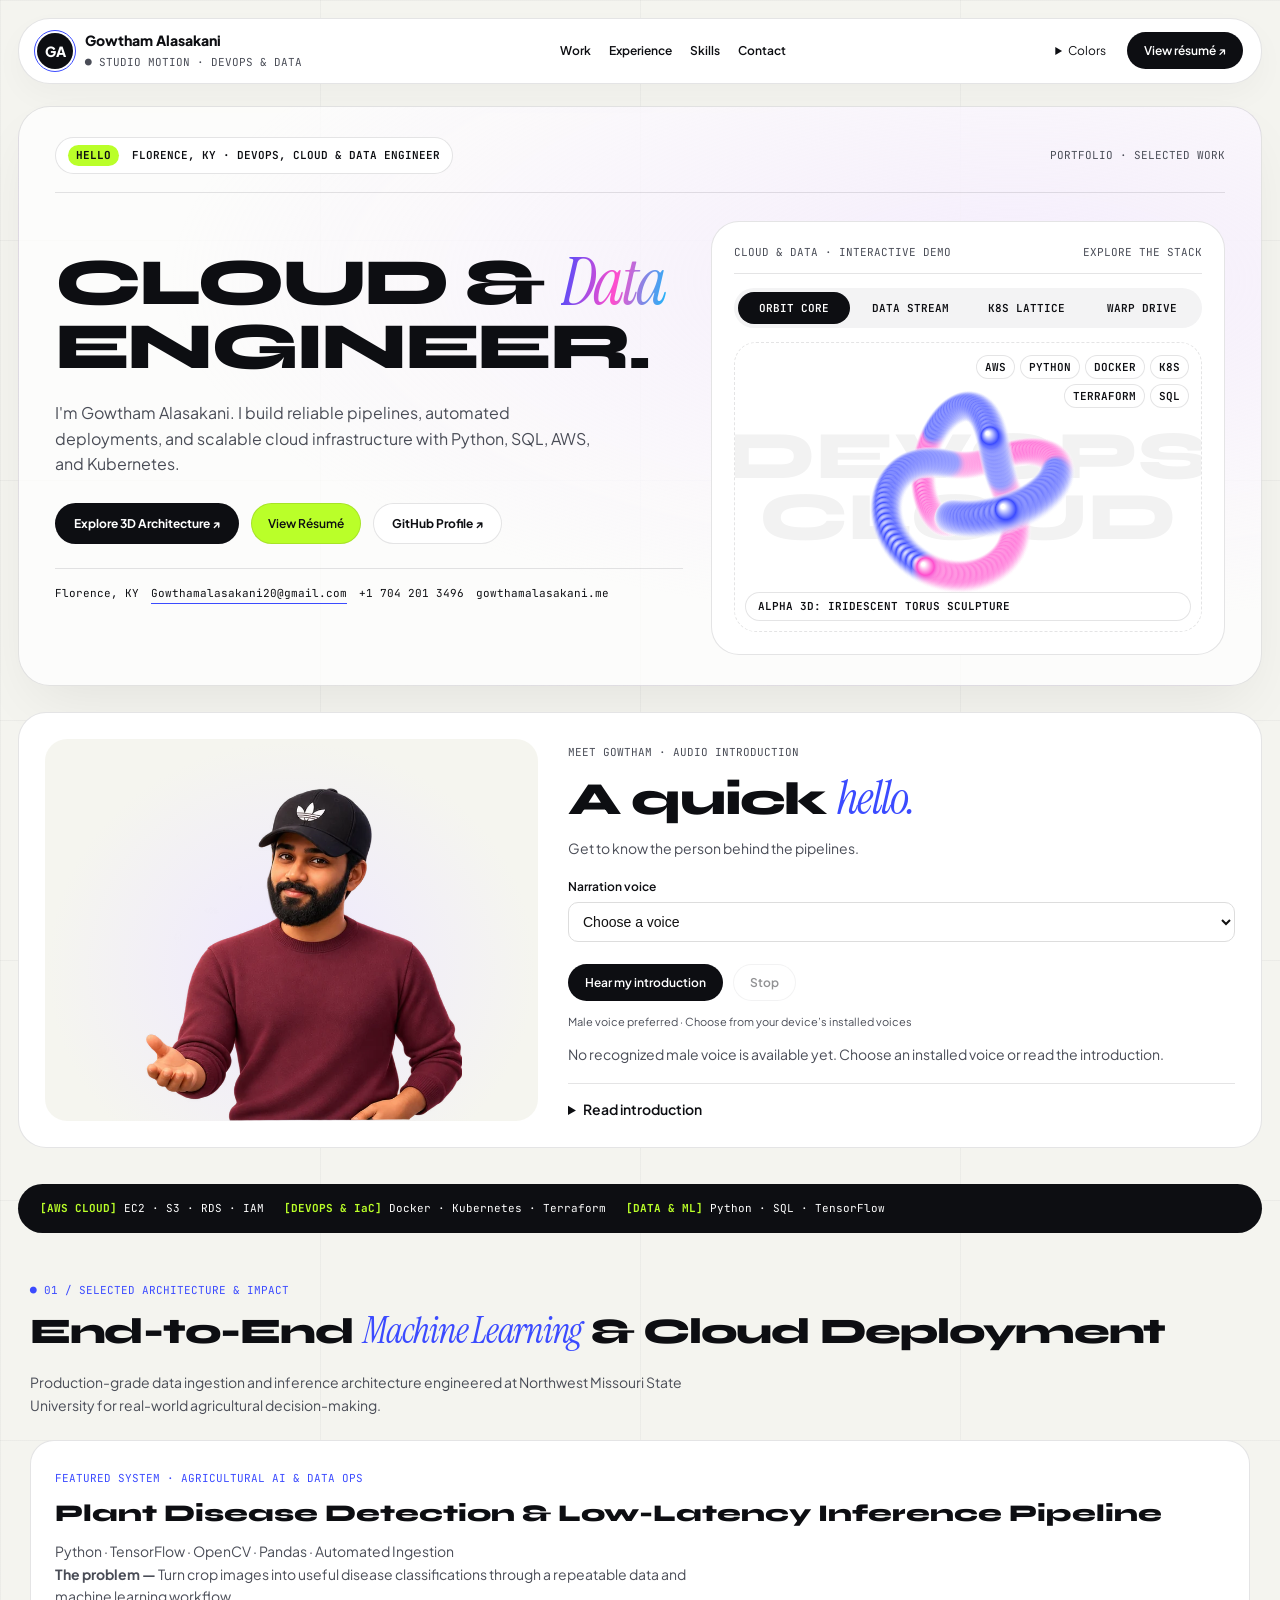
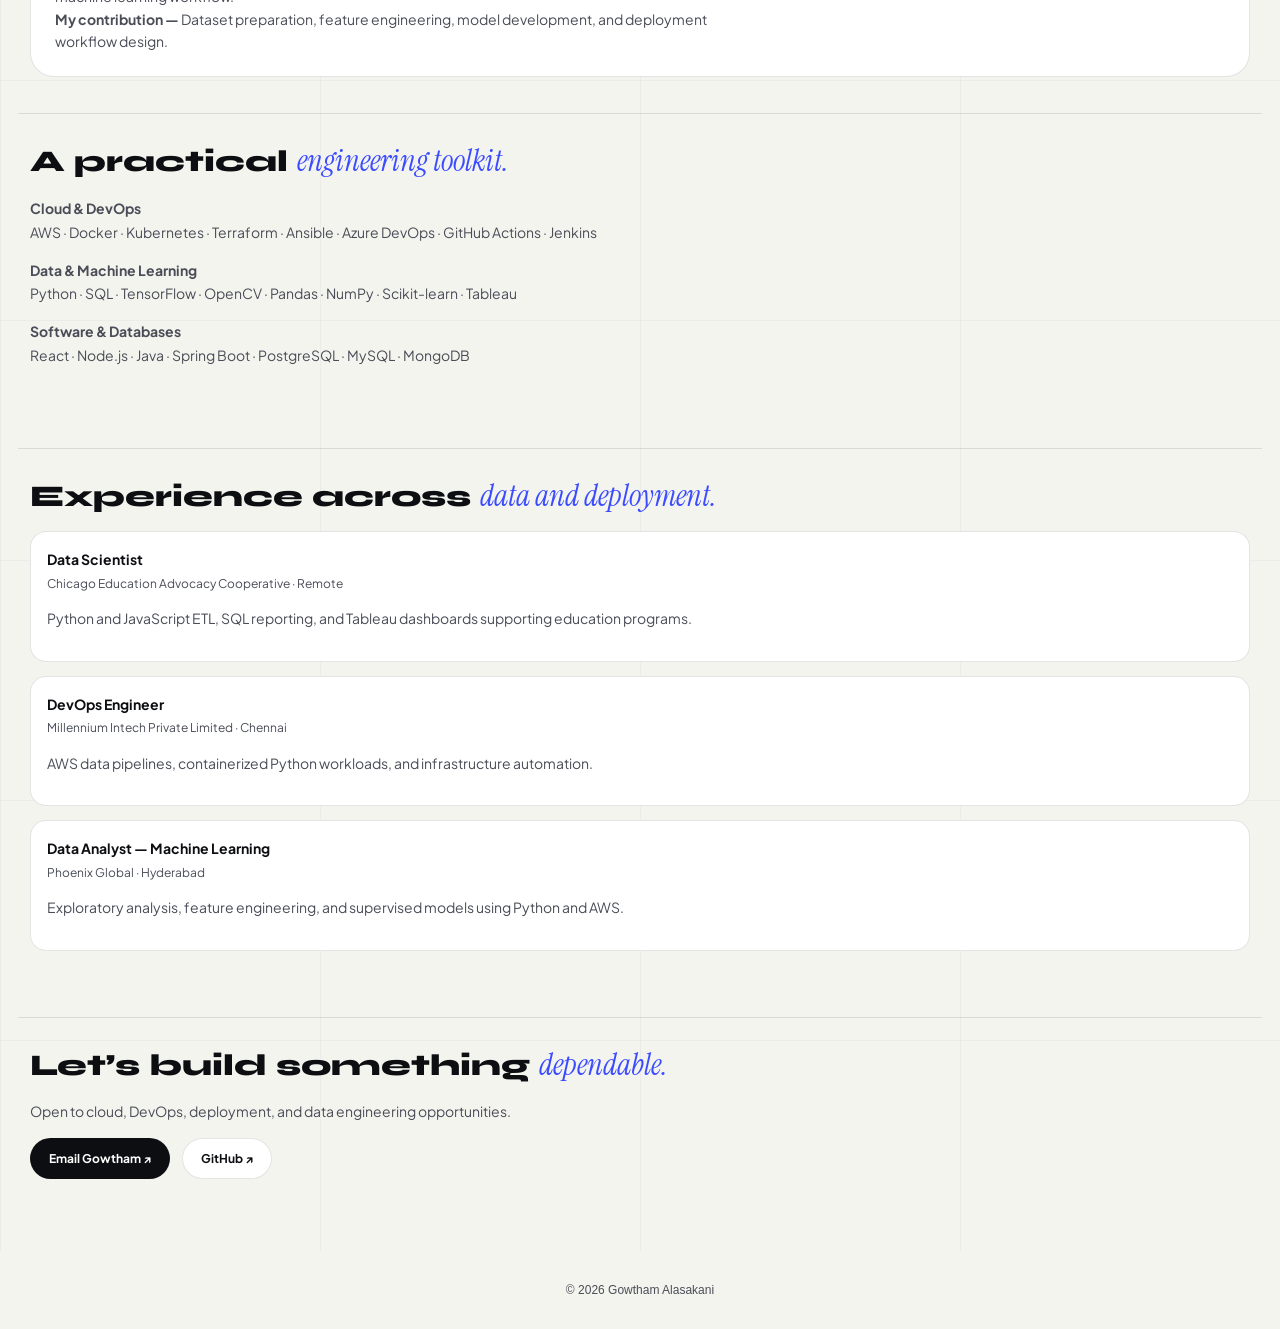
==== commit fa33f370: "Fix inline PDF resume viewer and add speaking avatar gestures with male voice preference" ====
--- a/index.html
+++ b/index.html
@@ -1,4 +1,5 @@
 <!DOCTYPE html>
+
 <html lang="en"><head><meta charset="utf-8"/><meta content="width=device-width, initial-scale=1" name="viewport"/><meta content="Gowtham Alasakani — Cloud and Data Engineer. Explore projects, technical skills, and a spoken introduction." name="description"/><title>Gowtham Alasakani | Cloud &amp; Data Engineer</title><link href="https://gowthamalasakani.me/" rel="canonical"/><style>html{scroll-behavior:smooth;background:#f4f4ef}body{margin:0}button,summary,a{cursor:pointer}#studio-portfolio-preview{max-width:1400px;margin:auto}#studio-portfolio-preview .sp-nav{gap:12px}#studio-portfolio-preview .sp-tools details[open] .sp-swatches{min-width:160px}#studio-portfolio-preview :focus-visible{outline:3px solid #3b4bff;outline-offset:4px}@media(prefers-reduced-motion:reduce){html{scroll-behavior:auto}}</style><link href="https://fonts.googleapis.com/css2?family=Instrument+Serif:ital@0;1&amp;family=JetBrains+Mono:wght@400;600&amp;family=Plus+Jakarta+Sans:wght@400;600;800&amp;family=Syne:wght@700;800&amp;display=swap" rel="stylesheet"/><style>
 #studio-portfolio-preview{--sp-bg:#f4f4ef;--sp-accent:#3b4bff;--sp-pink:#ff4ecd;--sp-lime:#baff29;--sp-line:#0d0e121c;color:#0d0e12;background:linear-gradient(90deg,#0d0e1209 1px,transparent 1px),linear-gradient(#0d0e1209 1px,transparent 1px),var(--sp-bg);background-size:25% 240px;font:14px/1.6 'Plus Jakarta Sans',sans-serif;padding:18px;container-type:inline-size}
 #studio-portfolio-preview *{box-sizing:border-box;min-width:0}
@@ -86,8 +87,6 @@
 @container(min-width:780px){#studio-portfolio-preview .sp-columns{grid-template-columns:1.1fr .9fr}#studio-portfolio-preview h1{font-size:clamp(40px,5.5cqw,66px)}}
 @container(max-width:650px){#studio-portfolio-preview .sp-guide{grid-template-columns:1fr;padding:18px;gap:20px}#studio-portfolio-preview .sp-portrait img{height:280px}#studio-portfolio-preview .sp-portrait{min-height:280px}#studio-portfolio-preview .sp-guide h2{font-size:38px}}
 </style></head><body><div id="studio-portfolio-preview">
-
-
 <header class="sp-nav">
 <div class="sp-brand"><span class="sp-logo">GA</span><div>Gowtham Alasakani<span class="sp-mono">● STUDIO MOTION · DEVOPS &amp; DATA</span></div></div><nav aria-label="Portfolio" class="sp-simple-nav"><a href="#sp-work">Work</a><a href="#sp-experience">Experience</a><a href="#sp-skills">Skills</a><a href="#sp-contact">Contact</a></nav>
 <div class="sp-tools"><details><summary class="cursor-interaction">Colors</summary><div class="sp-swatches"><span class="sp-mono">WASH</span><button aria-label="Studio" aria-pressed="true" class="cursor-interaction" data-wash="studio" style="background:linear-gradient(135deg,#3b4bff,#ff4ecd,#baff29)"></button><button aria-label="Duotone" aria-pressed="false" class="cursor-interaction" data-wash="duotone" style="background:linear-gradient(135deg,#ff4d2d,#7c3aed)"></button><button aria-label="Aqua" aria-pressed="false" class="cursor-interaction" data-wash="aqua" style="background:linear-gradient(135deg,#00b894,#0284c7)"></button><button aria-label="Ultraviolet" aria-pressed="false" class="cursor-interaction" data-wash="violet" style="background:linear-gradient(135deg,#6d28d9,#ec4899)"></button></div></details><button class="sp-black cursor-interaction" data-resume="">View résumé ↗</button></div>
@@ -98,51 +97,22 @@
 <div><h1>CLOUD &amp; <em>Data</em><br/>ENGINEER.</h1><p class="sp-lead">I'm Gowtham Alasakani. I build reliable pipelines, automated deployments, and scalable cloud infrastructure with Python, SQL, AWS, and Kubernetes.</p><div class="sp-actions"><a href="#sp-work">Explore 3D Architecture ↗</a><button class="sp-lime cursor-interaction" data-resume="">View Résumé</button><a href="https://github.com/gowthamalasakaniS574661" rel="noopener" target="_blank">GitHub Profile ↗</a></div><div class="sp-meta"><span>Florence, KY</span><a href="mailto:Gowthamalasakani20@gmail.com">Gowthamalasakani20@gmail.com</a><span>+1 704 201 3496</span><span>gowthamalasakani.me</span></div></div>
 <div class="sp-core"><div class="sp-corehead sp-mono"><span>CLOUD &amp; DATA · INTERACTIVE DEMO</span><span>EXPLORE THE STACK</span></div><div class="sp-modes"><button aria-pressed="true" class="cursor-interaction" data-mode="globe">ORBIT CORE</button><button aria-pressed="false" class="cursor-interaction" data-mode="pipeline">DATA STREAM</button><button aria-pressed="false" class="cursor-interaction" data-mode="lattice">K8S LATTICE</button><button aria-pressed="false" class="cursor-interaction" data-mode="warp">WARP DRIVE</button></div><div class="sp-stage"><div class="sp-word">DEVOPS<br/>CLOUD</div><canvas aria-label="Iridescent sculpture preview; move pointer to rotate" id="sp-sculpture" role="img"></canvas><div class="sp-tags"><span>AWS</span><span>PYTHON</span><span>DOCKER</span><span>K8S</span><span>TERRAFORM</span><span>SQL</span></div><div aria-live="polite" class="sp-mode-label">ALPHA 3D: IRIDESCENT TORUS SCULPTURE</div></div></div>
 </div>
-<div class="sp-resume" hidden=""><strong>Gowtham Alasakani — DevOps, Cloud Deployment &amp; Data Engineer</strong><p>Experienced in automating cloud infrastructure and CI/CD pipelines across AWS, Docker, Kubernetes, Terraform, and Ansible, alongside building Python/SQL ETL and machine learning systems.</p><button class="cursor-interaction" data-resume="">Close résumé summary</button></div>
+
 </div><section aria-labelledby="sp-guide-title" class="sp-guide">
-<div class="sp-portrait"><img alt="Cartoon portrait of Gowtham wearing his black cap and burgundy sweater" src="[data-uri]"/><span class="sp-speaking" hidden="">Speaking…</span></div>
+<div class="sp-portrait"><div aria-label="Animated cartoon of Gowtham, gesturing during narration" class="sp-avatar-sprite" data-frame="0" role="img" style="background-image:url([data-uri]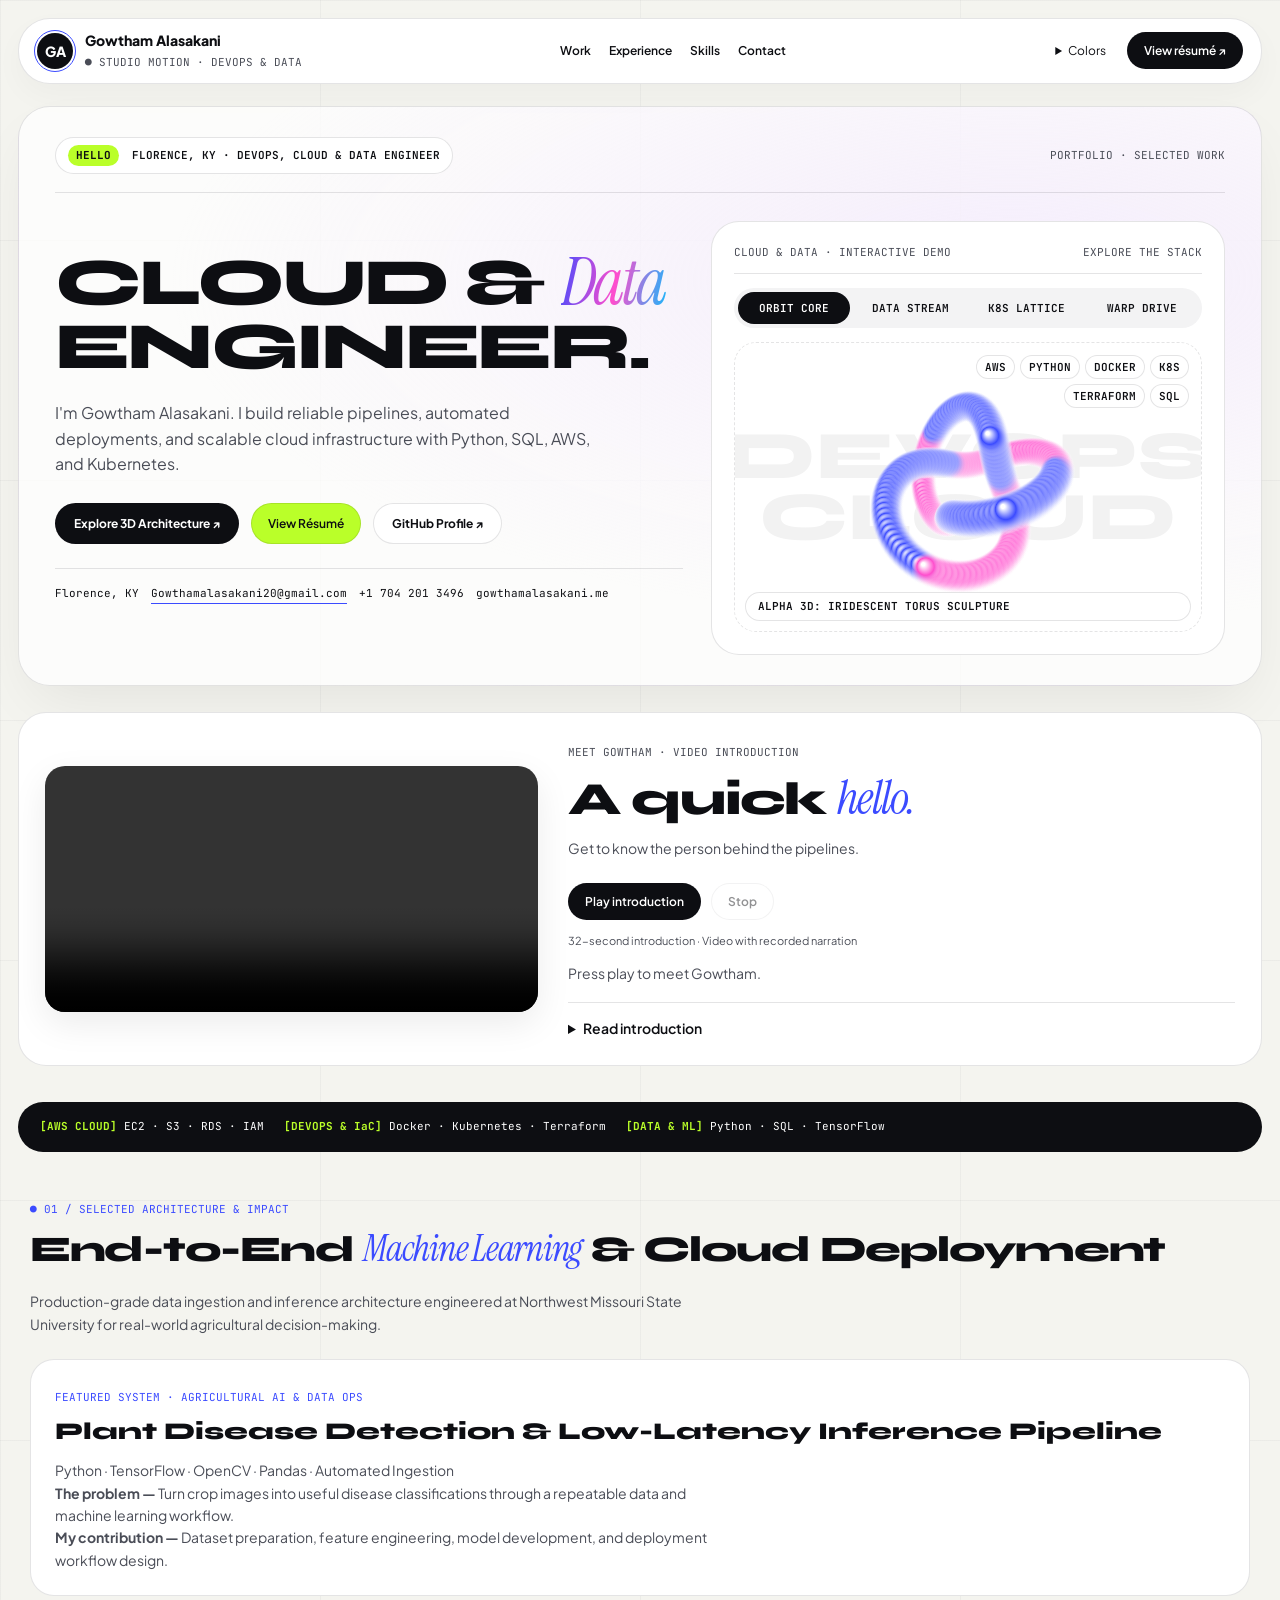
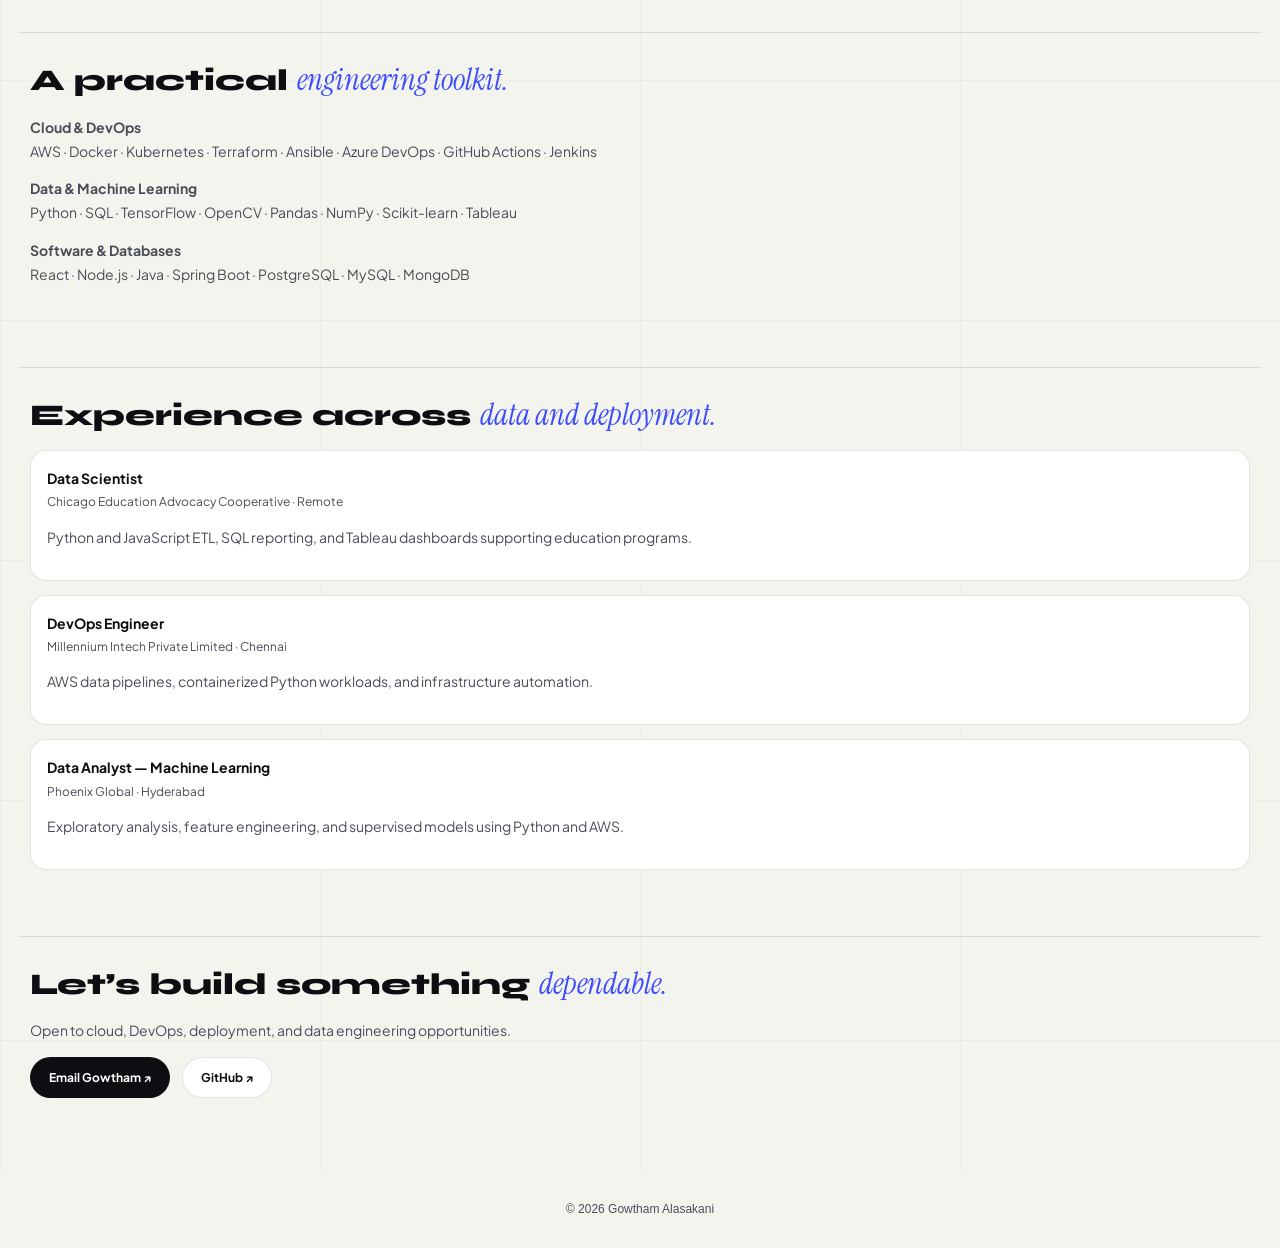
==== commit a88ea00a: "Replace synthetic narrator with recorded portfolio video introduction" ====
--- a/index.html
+++ b/index.html
@@ -86,6 +86,11 @@
 #studio-portfolio-preview .sp-project details{margin-top:16px}
 @container(min-width:780px){#studio-portfolio-preview .sp-columns{grid-template-columns:1.1fr .9fr}#studio-portfolio-preview h1{font-size:clamp(40px,5.5cqw,66px)}}
 @container(max-width:650px){#studio-portfolio-preview .sp-guide{grid-template-columns:1fr;padding:18px;gap:20px}#studio-portfolio-preview .sp-portrait img{height:280px}#studio-portfolio-preview .sp-portrait{min-height:280px}#studio-portfolio-preview .sp-guide h2{font-size:38px}}
+</style><style>
+#studio-portfolio-preview .sp-video-wrap{min-width:0;align-self:center;}
+#studio-portfolio-preview #sp-intro-video{display:block;width:100%;max-height:480px;object-fit:contain;border-radius:20px;background:#fff;box-shadow:0 12px 35px #0d0e1214;}
+@media(max-width:600px){#studio-portfolio-preview #sp-intro-video{max-height:380px;}}
+@media print{.sp-video-wrap{display:none!important;}}
 </style></head><body><div id="studio-portfolio-preview">
 <header class="sp-nav">
 <div class="sp-brand"><span class="sp-logo">GA</span><div>Gowtham Alasakani<span class="sp-mono">● STUDIO MOTION · DEVOPS &amp; DATA</span></div></div><nav aria-label="Portfolio" class="sp-simple-nav"><a href="#sp-work">Work</a><a href="#sp-experience">Experience</a><a href="#sp-skills">Skills</a><a href="#sp-contact">Contact</a></nav>
@@ -99,10 +104,9 @@
 </div>
 
 </div><section aria-labelledby="sp-guide-title" class="sp-guide">
-<div class="sp-portrait"><div aria-label="Animated cartoon of Gowtham, gesturing during narration" class="sp-avatar-sprite" data-frame="0" role="img" style="background-image:url([data-uri])"></div><span class="sp-speaking" hidden="">Speaking…</span></div>
-<div class="sp-guide-copy"><span class="sp-mono">MEET GOWTHAM · AUDIO INTRODUCTION</span><h2 id="sp-guide-title">A quick <em>hello.</em></h2><p>Get to know the person behind the pipelines.</p>
-<label class="sp-voice-picker" for="sp-voice">Narration voice<select id="sp-voice"></select></label><div class="sp-guide-actions"><button class="sp-black cursor-interaction" id="sp-speak" type="button">Hear my introduction</button><button class="cursor-interaction" disabled="" id="sp-stop" type="button">Stop</button></div>
-<p class="sp-voice-note">Male voice preferred · Choose from your device’s installed voices</p><p aria-live="polite" id="sp-speech-status" role="status">Ready when you are.</p>
+<div class="sp-video-wrap"><video id="sp-intro-video" controls playsinline preload="metadata" aria-label="Gowtham's portfolio introduction"><source src="/assets/gowtham-introduction.mp4" type="video/mp4">Your browser cannot play this video. <a href="/assets/gowtham-introduction.mp4">Open introduction video</a>.</video></div>
+<div class="sp-guide-copy"><span class="sp-mono">MEET GOWTHAM · VIDEO INTRODUCTION</span><h2 id="sp-guide-title">A quick <em>hello.</em></h2><p>Get to know the person behind the pipelines.</p>
+<div class="sp-guide-actions"><button class="sp-black cursor-interaction" id="sp-speak" type="button">Play introduction</button><button class="cursor-interaction" disabled id="sp-stop" type="button">Stop</button></div><p class="sp-voice-note">32-second introduction · Video with recorded narration</p><p aria-live="polite" id="sp-speech-status" role="status">Press play to meet Gowtham.</p>
 <details class="sp-transcript"><summary class="cursor-interaction">Read introduction</summary><p id="sp-script">Hi, I'm Gowtham Alasakani. Welcome to my portfolio. I focus on cloud and data engineering: building reliable pipelines, automating deployments, and working with Python, SQL, AWS, Docker, and Kubernetes. Here you can explore my plant disease detection project, browse my technical skills, and learn about my experience. The interactive demos explain how data moves from ingestion to deployment and machine learning inference. If you're looking for someone to help build dependable cloud and data systems, I'd love to connect. Thanks for visiting!</p></details>
 </div>
 </section>
@@ -186,39 +190,14 @@
 </script>
 <script>
 (()=>{
- const root=document.getElementById('studio-portfolio-preview'),play=root.querySelector('#sp-speak'),stop=root.querySelector('#sp-stop'),status=root.querySelector('#sp-speech-status'),badge=root.querySelector('.sp-speaking'),sprite=root.querySelector('.sp-avatar-sprite'),select=root.querySelector('#sp-voice');
- const supported='speechSynthesis' in window&&'SpeechSynthesisUtterance' in window;
- const male=/\b(Alex|Daniel|Fred|Rishi|Aaron|Arthur|Gordon|David|Mark|Guy|Ryan|Eric|Christopher|Roger|Thomas|George|Oliver|Sean|James|Liam|Evan|Lee|Nathan|Reed|Rocko|Eddy|Grandpa)\b|English Male|Male Voice/i;
- const reduced=window.matchMedia('(prefers-reduced-motion: reduce)');
- let utterance=null,generation=0,timer=null,animation=null,voices=[];
- function animateSpeaking(){if(reduced.matches)return;let i=0;const frames=[1,0,2,1,3,2,0,1];clearInterval(animation);sprite.dataset.frame='1';animation=setInterval(()=>{sprite.dataset.frame=String(frames[i++%frames.length])},360)}
- function reset(message){clearTimeout(timer);clearInterval(animation);sprite.dataset.frame='0';play.disabled=!supported;stop.disabled=true;badge.hidden=true;status.textContent=message;utterance=null;select.disabled=false;}
- function stopSpeech(message){generation++;if(supported)speechSynthesis.cancel();reset(message)}
- function refreshVoices(){
-  const previous=select.value;voices=speechSynthesis.getVoices().filter(v=>/^en[-_]/i.test(v.lang));
-  voices.sort((a,b)=>Number(male.test(b.name))-Number(male.test(a.name))||a.name.localeCompare(b.name));
-  select.replaceChildren();const blank=document.createElement('option');blank.value='';blank.textContent='Choose a voice';select.append(blank);
-  voices.forEach(v=>{const o=document.createElement('option');o.value=v.voiceURI;o.textContent=v.name+' · '+v.lang+(male.test(v.name)?' · male preference':'');select.append(o)});
-  if(voices.some(v=>v.voiceURI===previous))select.value=previous;else{const chosen=voices.find(v=>male.test(v.name));select.value=chosen?chosen.voiceURI:'';}
-  if(!utterance)status.textContent=select.value?'Male voice selected. Press play to listen.':'No recognized male voice is available yet. Choose an installed voice or read the introduction.';
- }
- if(supported){refreshVoices();speechSynthesis.addEventListener('voiceschanged',refreshVoices)}else{play.disabled=true;status.textContent='Speech is unavailable in this browser. Read the introduction below.';root.querySelector('.sp-transcript').open=true;}
- select.addEventListener('change',()=>{status.textContent='Voice selected. Press play to listen.'});
- play.addEventListener('click',()=>{
-  if(!supported)return;const voice=voices.find(v=>v.voiceURI===select.value);
-  if(!voice){refreshVoices();status.textContent='Choose an available male voice before playing. Your device controls which voices are installed.';select.focus();return}
-  stopSpeech('Preparing introduction…');const run=++generation;utterance=new SpeechSynthesisUtterance(root.querySelector('#sp-script').textContent);
-  utterance.voice=voice;utterance.lang=voice.lang;utterance.rate=.94;utterance.pitch=1;play.disabled=true;stop.disabled=false;select.disabled=true;
-  utterance.onstart=()=>{if(run!==generation)return;clearTimeout(timer);badge.hidden=false;status.textContent='Speaking with '+voice.name+'…';animateSpeaking()};
-  utterance.onboundary=e=>{if(run===generation&&!reduced.matches&&e.name==='word')sprite.dataset.frame=String(e.charIndex%3+1)};
-  utterance.onend=()=>{if(run===generation)reset('Introduction finished. Play it again any time.')};
-  utterance.onerror=()=>{if(run===generation)reset('Audio could not play. Try another installed voice or read the introduction.')};
-  timer=setTimeout(()=>{if(run===generation&&badge.hidden)stopSpeech('Audio did not start. Try another voice.')},10000);
-  try{speechSynthesis.speak(utterance)}catch(e){stopSpeech('Audio could not start. Please try another voice.')}
- });
- stop.addEventListener('click',()=>stopSpeech('Stopped. Press play to restart.'));
- document.addEventListener('visibilitychange',()=>{if(document.hidden&&utterance)stopSpeech('Stopped while you were away.')});
- window.addEventListener('pagehide',()=>{if(utterance)stopSpeech('Stopped.')});
+ const video=document.getElementById('sp-intro-video'),play=document.getElementById('sp-speak'),stop=document.getElementById('sp-stop'),status=document.getElementById('sp-speech-status');
+ play.addEventListener('click',async()=>{if(!video.paused){video.pause();return;}try{await video.play();}catch(e){status.textContent='Use the video controls to play the introduction.';}});
+ stop.addEventListener('click',()=>{video.pause();video.currentTime=0;stop.disabled=true;status.textContent='Introduction stopped. Ready to replay.';});
+ video.addEventListener('play',()=>{play.textContent='Pause introduction';stop.disabled=false;status.textContent='Playing introduction.';});
+ video.addEventListener('pause',()=>{play.textContent='Resume introduction';status.textContent='Introduction paused.';});
+ video.addEventListener('ended',()=>{play.textContent='Replay introduction';stop.disabled=true;status.textContent='Thanks for watching.';});
+ video.addEventListener('error',()=>{status.textContent='Video could not load. Please refresh or read the introduction below.';});
+ document.addEventListener('visibilitychange',()=>{if(document.hidden)video.pause();});
 })();
 </script>
 </body></html>
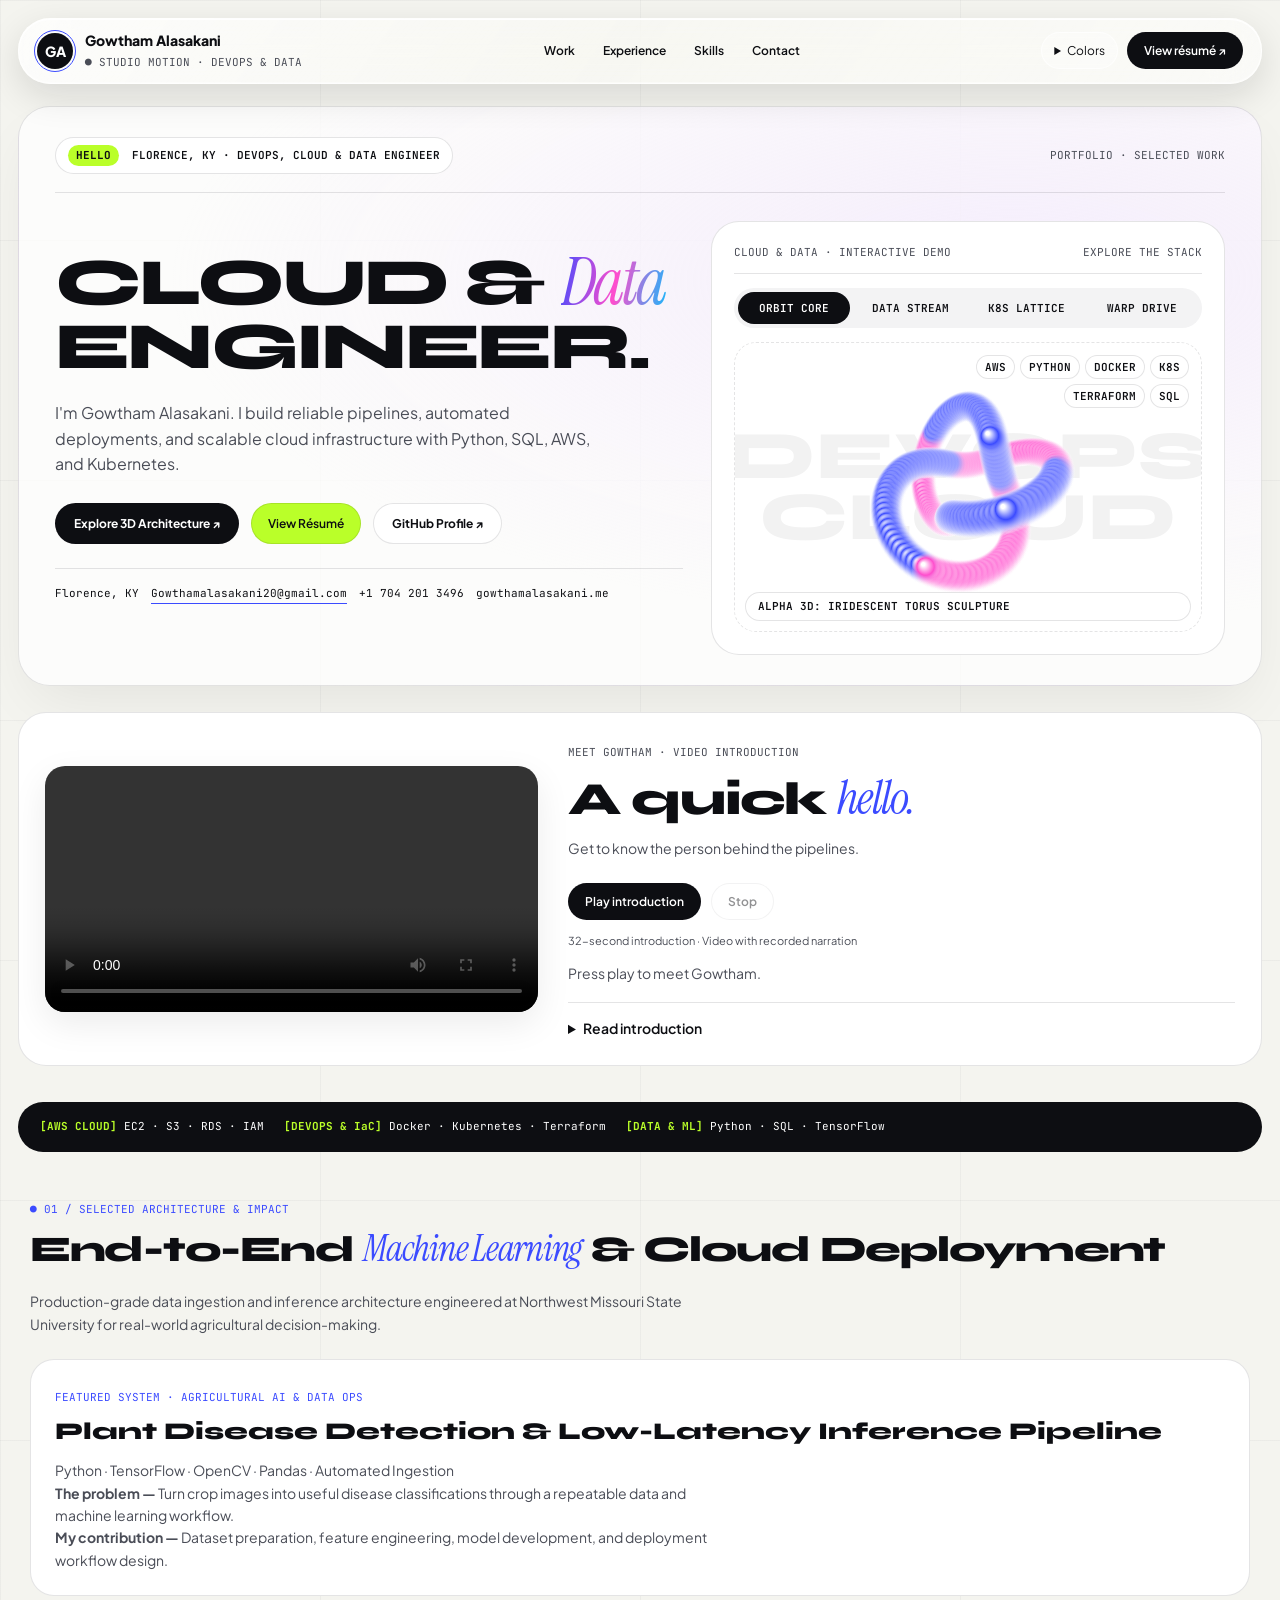
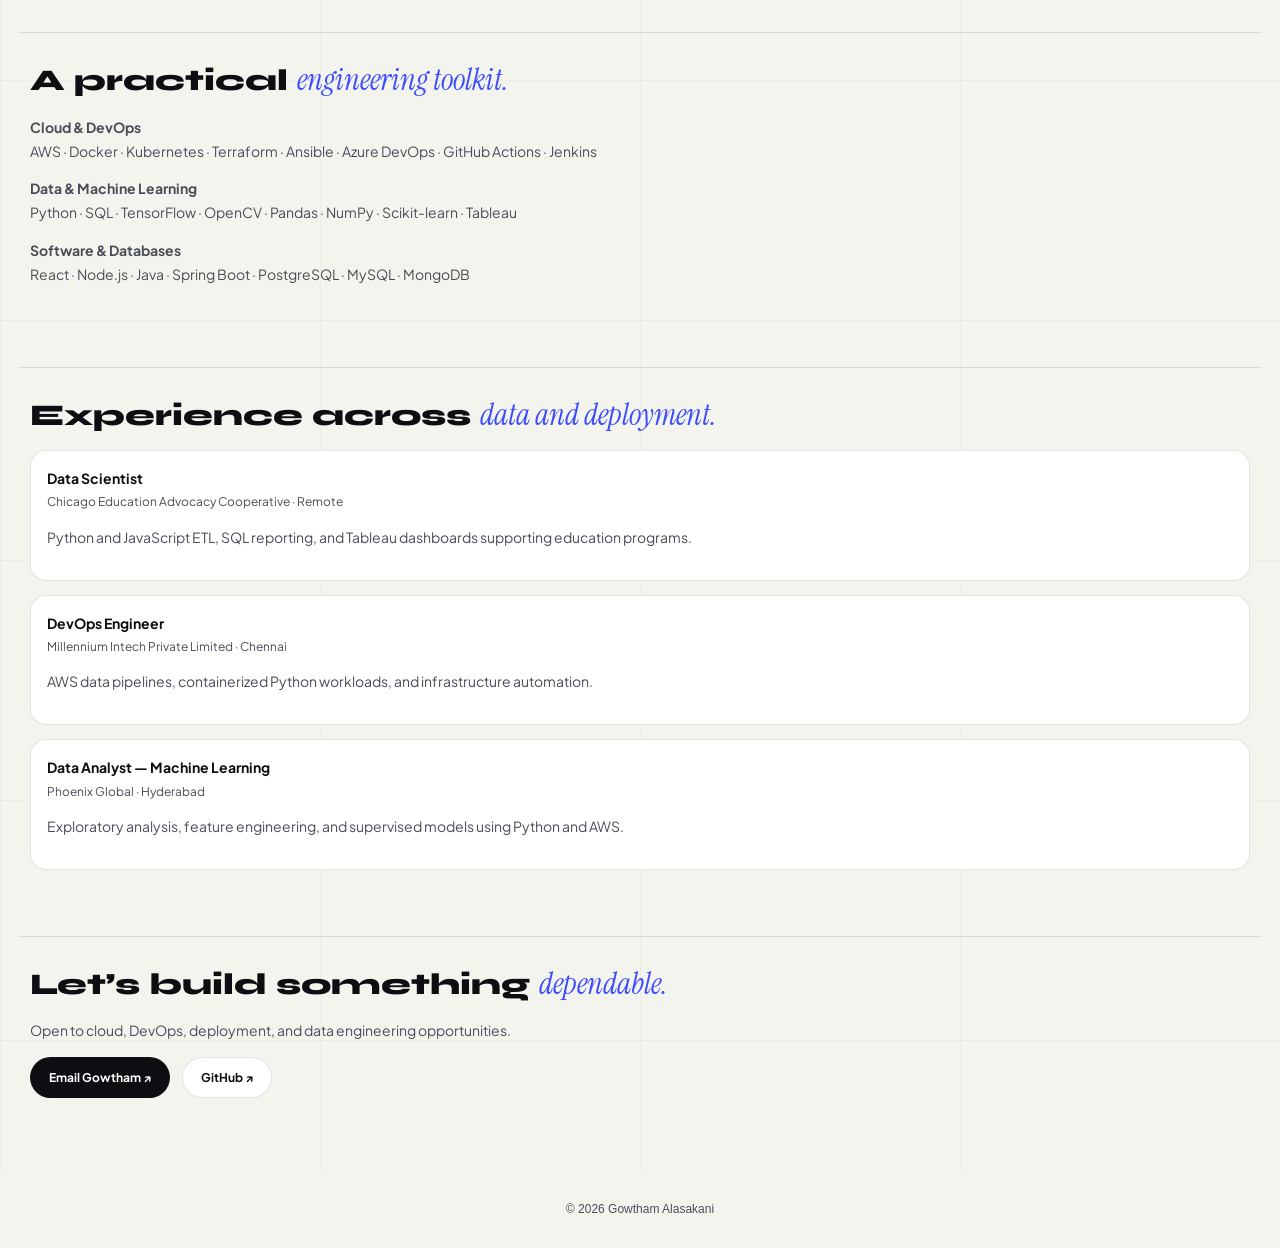
==== commit f657e1d7: "Add glossy transparent sticky navigation with compact mobile layout" ====
--- a/index.html
+++ b/index.html
@@ -91,6 +91,32 @@
 #studio-portfolio-preview #sp-intro-video{display:block;width:100%;max-height:480px;object-fit:contain;border-radius:20px;background:#fff;box-shadow:0 12px 35px #0d0e1214;}
 @media(max-width:600px){#studio-portfolio-preview #sp-intro-video{max-height:380px;}}
 @media print{.sp-video-wrap{display:none!important;}}
+</style><style id="glossy-sticky-menu">
+html{scroll-padding-top:var(--menu-offset,160px)}
+#studio-portfolio-preview .sp-nav{
+ position:sticky;top:12px;z-index:100;
+ background:linear-gradient(125deg,rgba(255,255,255,.78),rgba(255,255,255,.32) 48%,rgba(255,255,255,.58));
+ backdrop-filter:blur(24px) saturate(170%);-webkit-backdrop-filter:blur(24px) saturate(170%);
+ border:1px solid rgba(255,255,255,.8);
+ box-shadow:0 12px 36px rgba(13,14,18,.12),inset 0 1px 0 #fff,inset 0 -1px 0 rgba(255,255,255,.4);
+}
+#studio-portfolio-preview .sp-simple-nav{gap:4px}
+#studio-portfolio-preview .sp-simple-nav a{padding:9px 12px;border-radius:999px;transition:background .2s ease}
+#studio-portfolio-preview .sp-simple-nav a:hover,#studio-portfolio-preview .sp-simple-nav a:focus-visible{background:rgba(255,255,255,.7)}
+#studio-portfolio-preview .sp-tools summary{background:rgba(255,255,255,.3);border:1px solid rgba(255,255,255,.65);border-radius:999px}
+#studio-portfolio-preview .sp-tools details[open] .sp-swatches{background:rgba(248,248,251,.95);backdrop-filter:blur(24px)}
+@media(max-width:700px){
+ #studio-portfolio-preview .sp-nav{top:8px;padding:10px 12px;gap:8px;border-radius:24px}
+ #studio-portfolio-preview .sp-brand{font-size:12px;gap:8px;flex:1}
+ #studio-portfolio-preview .sp-brand .sp-mono{display:none}
+ #studio-portfolio-preview .sp-tools{width:auto;gap:4px;flex-wrap:nowrap}
+ #studio-portfolio-preview .sp-tools button{padding:9px 10px;font-size:11px}
+ #studio-portfolio-preview .sp-tools summary{padding:9px 8px;font-size:11px}
+ #studio-portfolio-preview .sp-simple-nav{order:3;width:100%;justify-content:space-between;flex-wrap:nowrap;border-top:1px solid rgba(255,255,255,.6);padding-top:4px}
+ #studio-portfolio-preview .sp-simple-nav a{padding:9px 10px}
+}
+@supports not (backdrop-filter:blur(1px)){#studio-portfolio-preview .sp-nav{background:rgba(250,250,248,.95)}}
+@media print{#studio-portfolio-preview .sp-nav{display:none!important}}
 </style></head><body><div id="studio-portfolio-preview">
 <header class="sp-nav">
 <div class="sp-brand"><span class="sp-logo">GA</span><div>Gowtham Alasakani<span class="sp-mono">● STUDIO MOTION · DEVOPS &amp; DATA</span></div></div><nav aria-label="Portfolio" class="sp-simple-nav"><a href="#sp-work">Work</a><a href="#sp-experience">Experience</a><a href="#sp-skills">Skills</a><a href="#sp-contact">Contact</a></nav>
@@ -200,4 +226,6 @@
  document.addEventListener('visibilitychange',()=>{if(document.hidden)video.pause();});
 })();
 </script>
-</body></html>+<script>
+(()=>{const menu=document.querySelector('.sp-nav');const update=()=>document.documentElement.style.setProperty('--menu-offset',(menu.getBoundingClientRect().height+28)+'px');update();if('ResizeObserver' in window)new ResizeObserver(update).observe(menu);else window.addEventListener('resize',update);})();
+</script></body></html>
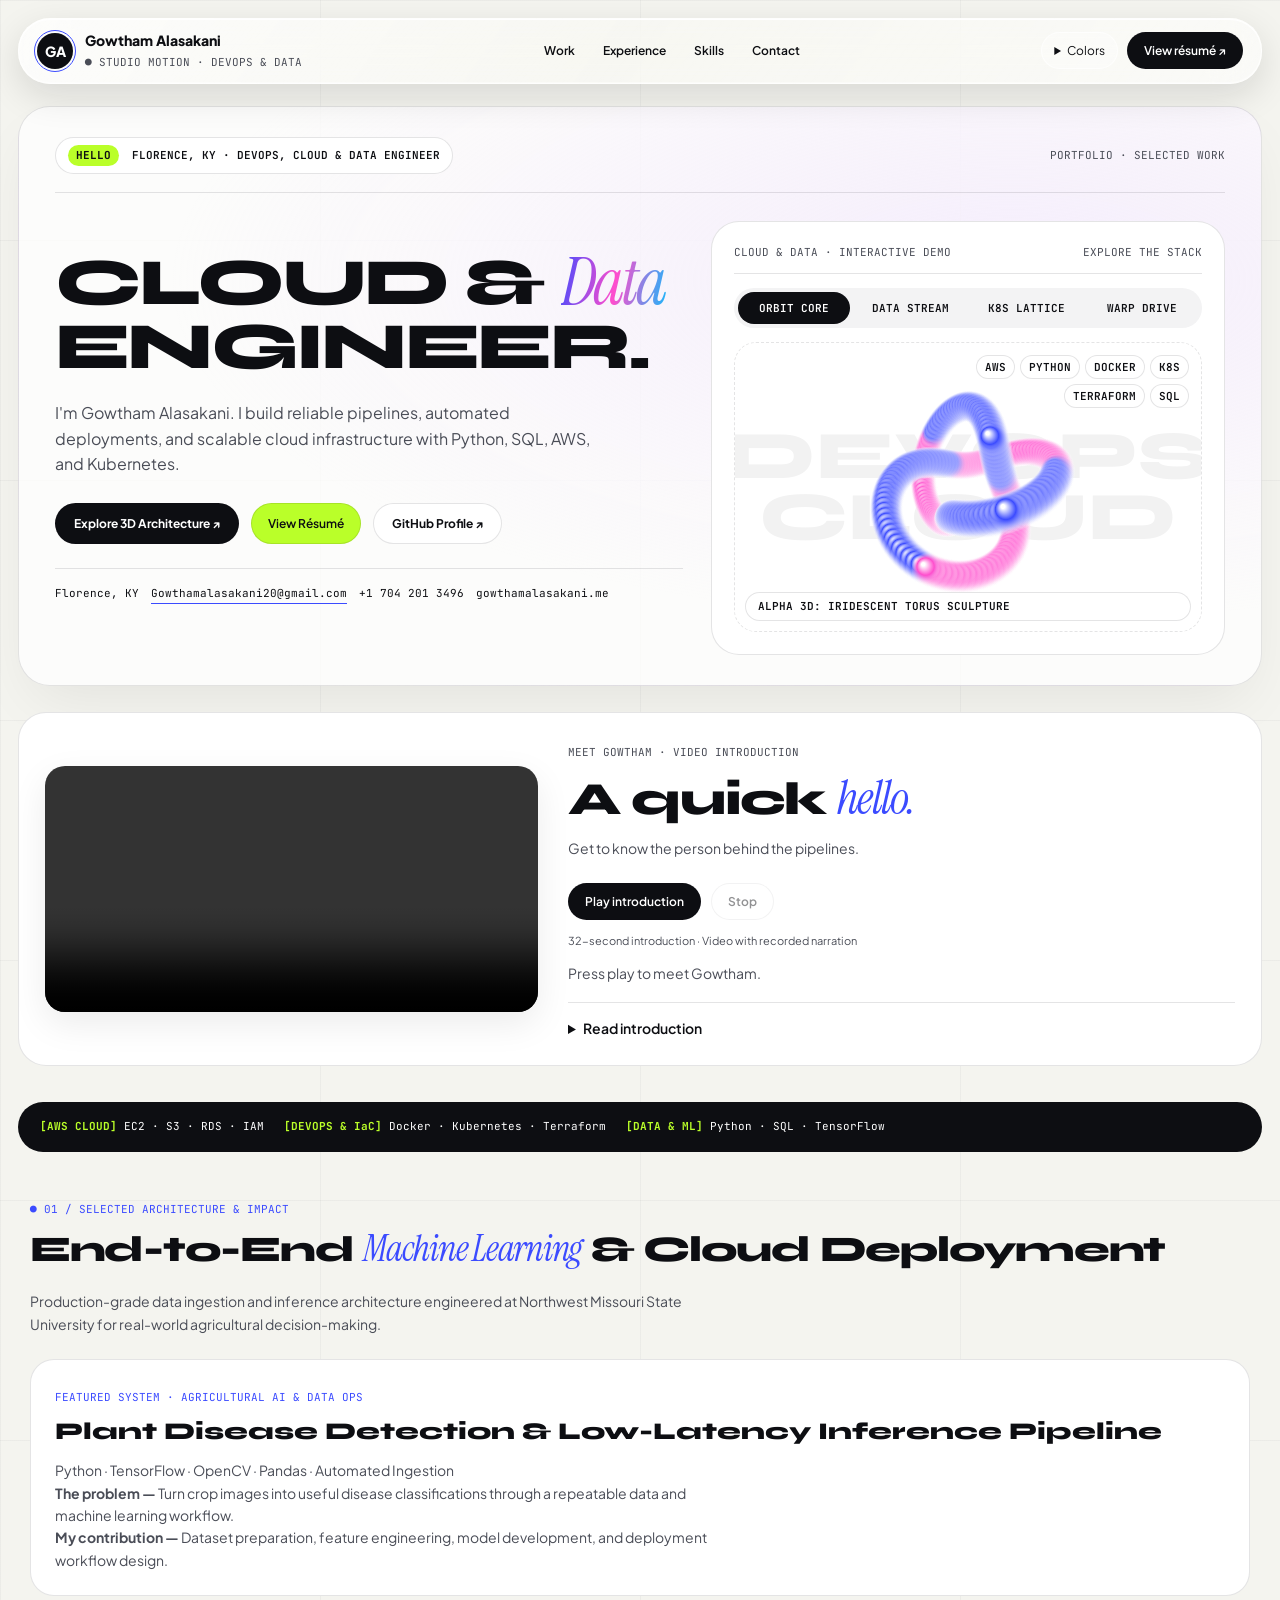
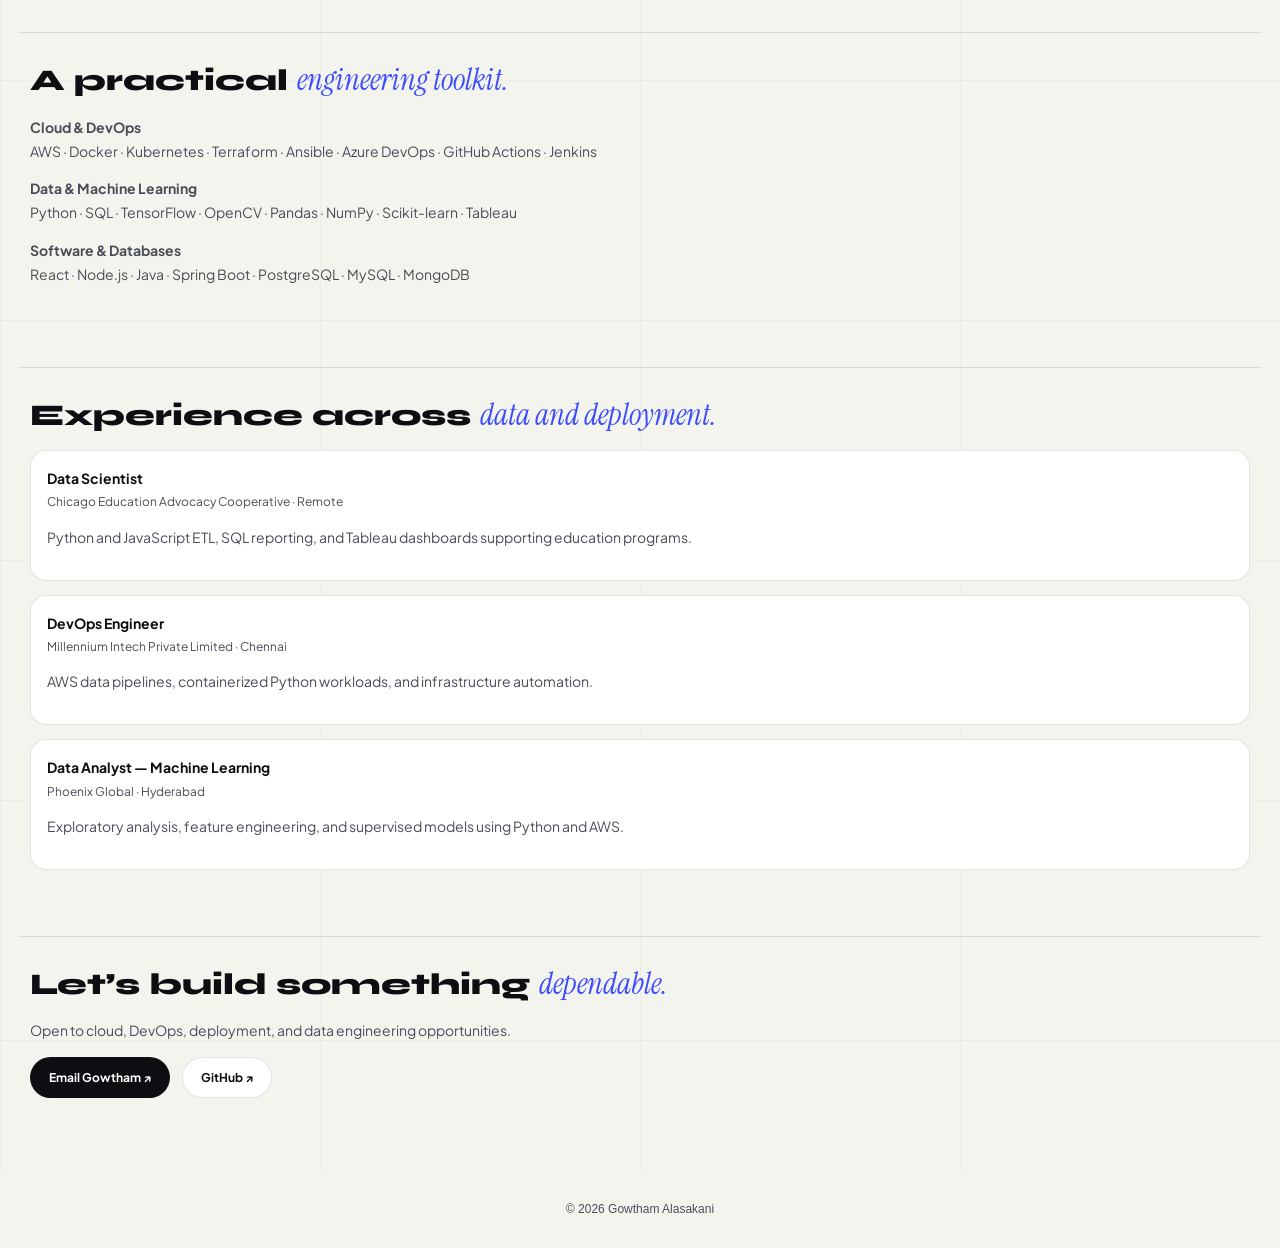
==== commit 0e1d3ce4: "Add animated glass navigation highlight with scroll tracking" ====
--- a/index.html
+++ b/index.html
@@ -117,6 +117,11 @@
 }
 @supports not (backdrop-filter:blur(1px)){#studio-portfolio-preview .sp-nav{background:rgba(250,250,248,.95)}}
 @media print{#studio-portfolio-preview .sp-nav{display:none!important}}
+</style><style id="menu-slider-style">
+#studio-portfolio-preview .sp-simple-nav{position:relative;isolation:isolate}
+#studio-portfolio-preview .sp-menu-slider{position:absolute;left:0;top:0;z-index:-1;pointer-events:none;border-radius:999px;background:linear-gradient(135deg,rgba(255,255,255,.95),rgba(220,224,255,.52));border:1px solid rgba(255,255,255,.95);box-shadow:0 3px 12px rgba(59,75,255,.17),inset 0 1px 0 #fff;transition:transform .32s cubic-bezier(.22,1,.36,1),width .32s cubic-bezier(.22,1,.36,1),height .2s,opacity .2s;opacity:0}
+#studio-portfolio-preview .sp-simple-nav a[aria-current="location"]{color:var(--sp-accent);background:transparent}
+@media(prefers-reduced-motion:reduce){#studio-portfolio-preview .sp-menu-slider{transition:none}}
 </style></head><body><div id="studio-portfolio-preview">
 <header class="sp-nav">
 <div class="sp-brand"><span class="sp-logo">GA</span><div>Gowtham Alasakani<span class="sp-mono">● STUDIO MOTION · DEVOPS &amp; DATA</span></div></div><nav aria-label="Portfolio" class="sp-simple-nav"><a href="#sp-work">Work</a><a href="#sp-experience">Experience</a><a href="#sp-skills">Skills</a><a href="#sp-contact">Contact</a></nav>
@@ -228,4 +233,37 @@
 </script>
 <script>
 (()=>{const menu=document.querySelector('.sp-nav');const update=()=>document.documentElement.style.setProperty('--menu-offset',(menu.getBoundingClientRect().height+28)+'px');update();if('ResizeObserver' in window)new ResizeObserver(update).observe(menu);else window.addEventListener('resize',update);})();
+</script><script id="menu-slider-script">
+(()=>{
+ const nav=document.querySelector('.sp-simple-nav'),header=document.querySelector('.sp-nav');
+ const links=[...nav.querySelectorAll('a[href^="#"]')];
+ const entries=links.map(link=>({link,section:document.querySelector(link.getAttribute('href'))})).filter(x=>x.section).sort((a,b)=>a.section.offsetTop-b.section.offsetTop);
+ const slider=document.createElement('span');slider.className='sp-menu-slider';slider.setAttribute('aria-hidden','true');nav.prepend(slider);
+ let active=null,queued=false,clickTarget=null,clickTimeout;
+ function select(link){
+  active=link;
+  links.forEach(x=>{if(x===link)x.setAttribute('aria-current','location');else x.removeAttribute('aria-current');});
+  if(!link){slider.style.opacity='0';return;}
+  slider.style.width=link.offsetWidth+'px';slider.style.height=link.offsetHeight+'px';
+  slider.style.transform=`translate(${link.offsetLeft}px,${link.offsetTop}px)`;slider.style.opacity='1';
+ }
+ function track(){
+  queued=false;const line=header.getBoundingClientRect().bottom+36;
+  if(clickTarget){
+   const destination=clickTarget.section.getBoundingClientRect().top;
+   if(Math.abs(destination-line)<48||window.innerHeight+window.scrollY>=document.documentElement.scrollHeight-3){clickTarget=null;clearTimeout(clickTimeout);}else return;
+  }
+  let current=null;for(const entry of entries){if(entry.section.getBoundingClientRect().top<=line)current=entry.link;}
+  if(window.scrollY>0&&window.innerHeight+window.scrollY>=document.documentElement.scrollHeight-3)current=entries.at(-1).link;
+  select(current);
+ }
+ function queue(){if(!queued){queued=true;requestAnimationFrame(track);}}
+ links.forEach(link=>link.addEventListener('click',e=>{if(e.metaKey||e.ctrlKey||e.shiftKey||e.altKey)return;clickTarget=entries.find(x=>x.link===link);select(link);clearTimeout(clickTimeout);clickTimeout=setTimeout(()=>{clickTarget=null;queue();},1600);}));
+ window.addEventListener('scroll',queue,{passive:true});
+ for(const event of ['wheel','touchstart'])window.addEventListener(event,()=>{clickTarget=null;clearTimeout(clickTimeout);queue();},{passive:true});
+ function layout(){select(active);queue();}
+ window.addEventListener('resize',layout);
+ if('ResizeObserver'in window){const observer=new ResizeObserver(layout);observer.observe(nav);observer.observe(header);}
+ document.fonts?.ready.then(layout);queue();
+})();
 </script></body></html>
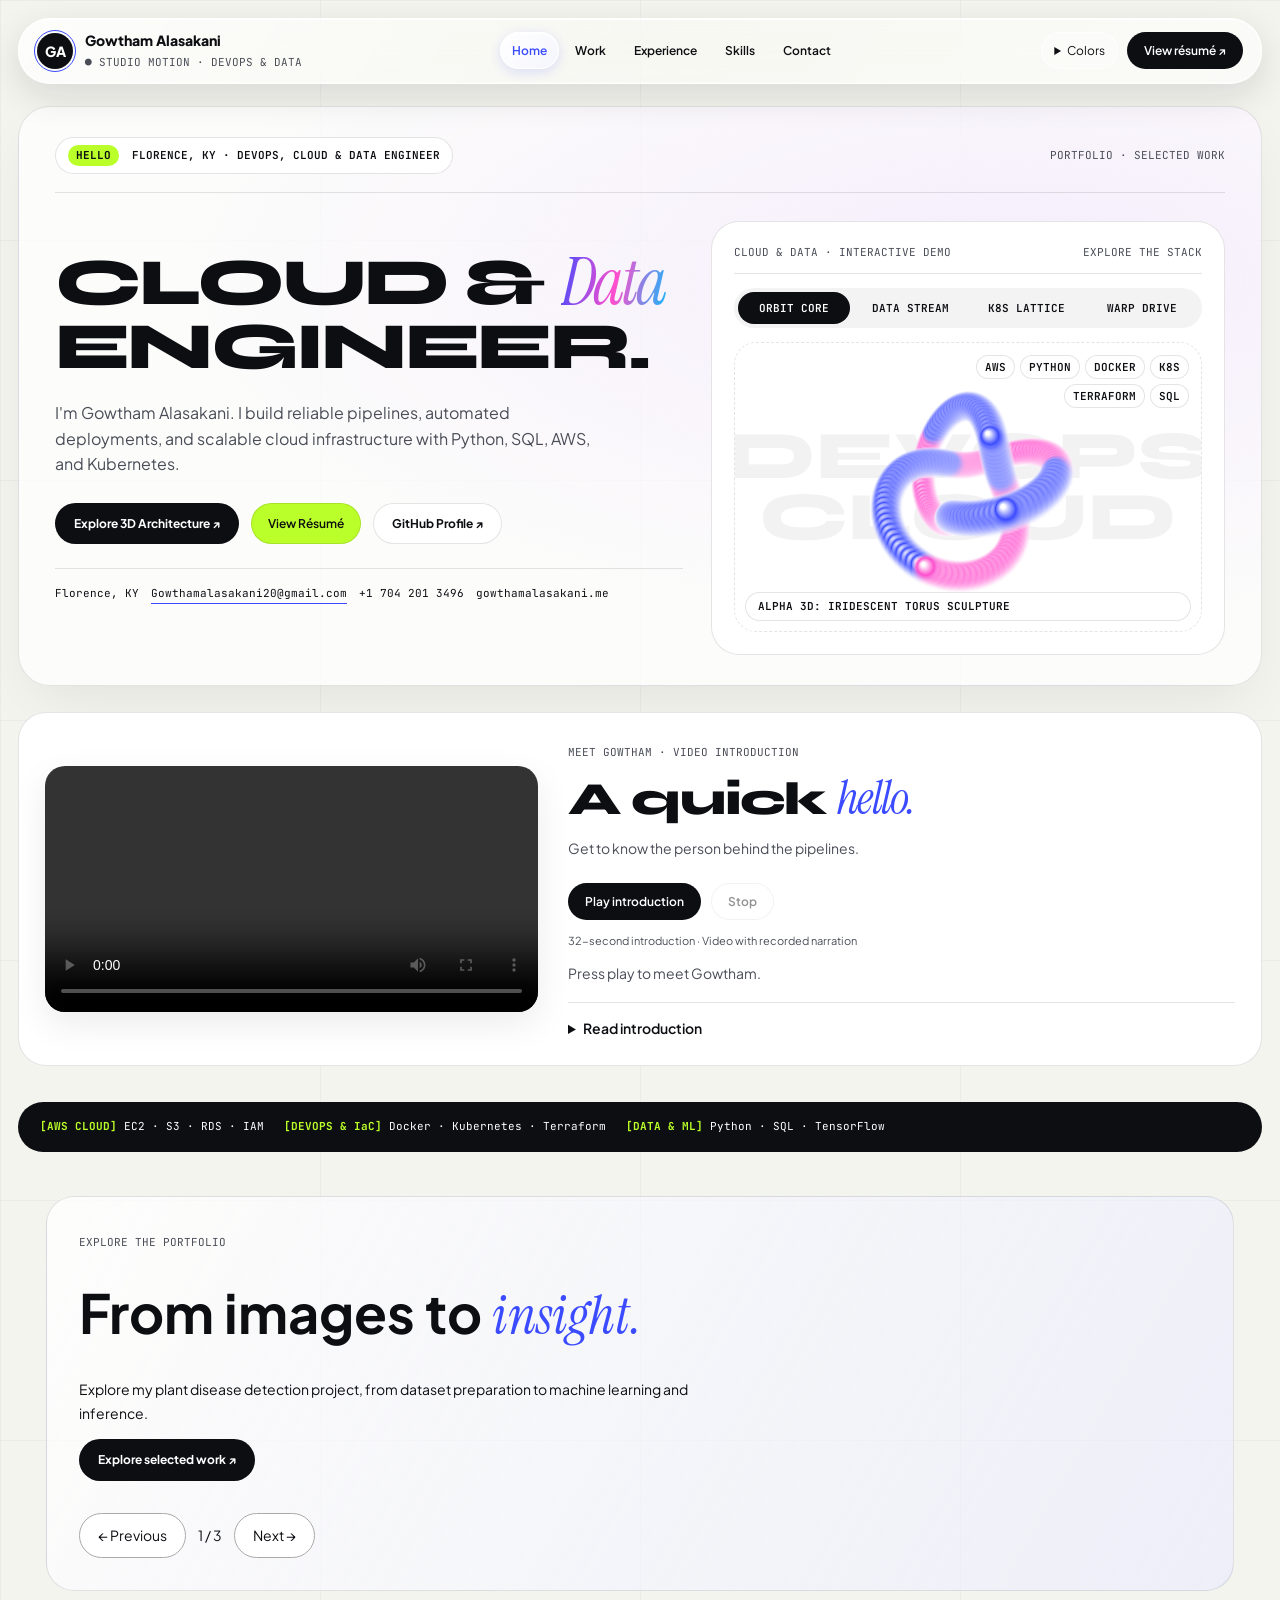
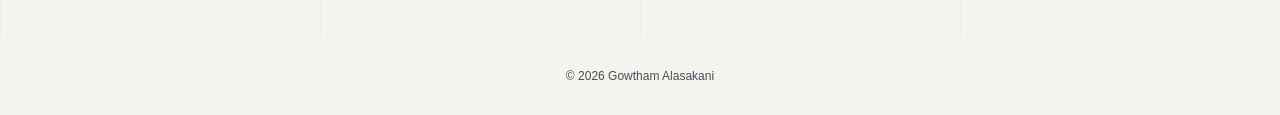
==== commit 92d37d71: "Add Home carousel and separate portfolio menu pages" ====
--- a/index.html
+++ b/index.html
@@ -1,6 +1,6 @@
 <!DOCTYPE html>
 
-<html lang="en"><head><meta charset="utf-8"/><meta content="width=device-width, initial-scale=1" name="viewport"/><meta content="Gowtham Alasakani — Cloud and Data Engineer. Explore projects, technical skills, and a spoken introduction." name="description"/><title>Gowtham Alasakani | Cloud &amp; Data Engineer</title><link href="https://gowthamalasakani.me/" rel="canonical"/><style>html{scroll-behavior:smooth;background:#f4f4ef}body{margin:0}button,summary,a{cursor:pointer}#studio-portfolio-preview{max-width:1400px;margin:auto}#studio-portfolio-preview .sp-nav{gap:12px}#studio-portfolio-preview .sp-tools details[open] .sp-swatches{min-width:160px}#studio-portfolio-preview :focus-visible{outline:3px solid #3b4bff;outline-offset:4px}@media(prefers-reduced-motion:reduce){html{scroll-behavior:auto}}</style><link href="https://fonts.googleapis.com/css2?family=Instrument+Serif:ital@0;1&amp;family=JetBrains+Mono:wght@400;600&amp;family=Plus+Jakarta+Sans:wght@400;600;800&amp;family=Syne:wght@700;800&amp;display=swap" rel="stylesheet"/><style>
+<html lang="en"><head><meta charset="utf-8"/><meta content="width=device-width, initial-scale=1" name="viewport"/><meta content="Gowtham Alasakani — Cloud and Data Engineer. Explore projects, technical skills, and a spoken introduction." name="description"/><title>Home | Gowtham Alasakani — Cloud &amp; Data Engineer</title><link href="https://gowthamalasakani.me/" rel="canonical"/><style>html{scroll-behavior:smooth;background:#f4f4ef}body{margin:0}button,summary,a{cursor:pointer}#studio-portfolio-preview{max-width:1400px;margin:auto}#studio-portfolio-preview .sp-nav{gap:12px}#studio-portfolio-preview .sp-tools details[open] .sp-swatches{min-width:160px}#studio-portfolio-preview :focus-visible{outline:3px solid #3b4bff;outline-offset:4px}@media(prefers-reduced-motion:reduce){html{scroll-behavior:auto}}</style><link href="https://fonts.googleapis.com/css2?family=Instrument+Serif:ital@0;1&amp;family=JetBrains+Mono:wght@400;600&amp;family=Plus+Jakarta+Sans:wght@400;600;800&amp;family=Syne:wght@700;800&amp;display=swap" rel="stylesheet"/><style>
 #studio-portfolio-preview{--sp-bg:#f4f4ef;--sp-accent:#3b4bff;--sp-pink:#ff4ecd;--sp-lime:#baff29;--sp-line:#0d0e121c;color:#0d0e12;background:linear-gradient(90deg,#0d0e1209 1px,transparent 1px),linear-gradient(#0d0e1209 1px,transparent 1px),var(--sp-bg);background-size:25% 240px;font:14px/1.6 'Plus Jakarta Sans',sans-serif;padding:18px;container-type:inline-size}
 #studio-portfolio-preview *{box-sizing:border-box;min-width:0}
 #studio-portfolio-preview .sp-nav{display:flex;justify-content:space-between;align-items:center;flex-wrap:wrap;gap:14px;padding:12px 18px;background:#fff;border:1px solid var(--sp-line);border-radius:32px;box-shadow:0 12px 30px #0d0e1208}
@@ -122,35 +122,49 @@
 #studio-portfolio-preview .sp-menu-slider{position:absolute;left:0;top:0;z-index:-1;pointer-events:none;border-radius:999px;background:linear-gradient(135deg,rgba(255,255,255,.95),rgba(220,224,255,.52));border:1px solid rgba(255,255,255,.95);box-shadow:0 3px 12px rgba(59,75,255,.17),inset 0 1px 0 #fff;transition:transform .32s cubic-bezier(.22,1,.36,1),width .32s cubic-bezier(.22,1,.36,1),height .2s,opacity .2s;opacity:0}
 #studio-portfolio-preview .sp-simple-nav a[aria-current="location"]{color:var(--sp-accent);background:transparent}
 @media(prefers-reduced-motion:reduce){#studio-portfolio-preview .sp-menu-slider{transition:none}}
-</style></head><body><div id="studio-portfolio-preview">
+</style><style>
+#studio-portfolio-preview main{min-height:60vh}
+#studio-portfolio-preview .sp-brand{color:inherit;text-decoration:none}
+#studio-portfolio-preview .sp-simple-nav a[aria-current="page"]{color:var(--sp-accent);background:rgba(255,255,255,.5)}
+#studio-portfolio-preview .sp-page-heading{padding:56px 28px 0}
+#studio-portfolio-preview .sp-page-heading h1{font-size:clamp(40px,7vw,80px);margin:12px 0}
+#studio-portfolio-preview .sp-carousel{margin:28px;padding:32px;border:1px solid var(--sp-line);border-radius:28px;background:linear-gradient(120deg,#ffffffc9,#e8eaff8c)}
+#studio-portfolio-preview .sp-carousel h2{font-size:clamp(30px,5vw,54px);margin:18px 0}
+#studio-portfolio-preview .sp-carousel p{max-width:650px;line-height:1.7}
+#studio-portfolio-preview .sp-slide{min-height:220px}
+#studio-portfolio-preview [hidden]{display:none!important}
+#studio-portfolio-preview .sp-carousel-controls{display:flex;gap:12px;align-items:center;flex-wrap:wrap;margin-top:24px}
+#studio-portfolio-preview .sp-carousel-controls button{padding:10px 18px;border:1px solid #aaa;border-radius:30px;background:#fff;font:inherit}
+.sp-skip{position:fixed;top:-100px;left:20px;z-index:200;background:white;padding:12px}.sp-skip:focus{top:8px}
+@media(max-width:700px){#studio-portfolio-preview .sp-simple-nav a{padding:10px 5px;font-size:11px}#studio-portfolio-preview .sp-carousel{margin:18px;padding:22px}#studio-portfolio-preview .sp-slide{min-height:270px}}
+</style></head><body><a class="sp-skip" href="#main-content">Skip to content</a><div id="studio-portfolio-preview">
 <header class="sp-nav">
-<div class="sp-brand"><span class="sp-logo">GA</span><div>Gowtham Alasakani<span class="sp-mono">● STUDIO MOTION · DEVOPS &amp; DATA</span></div></div><nav aria-label="Portfolio" class="sp-simple-nav"><a href="#sp-work">Work</a><a href="#sp-experience">Experience</a><a href="#sp-skills">Skills</a><a href="#sp-contact">Contact</a></nav>
+<a aria-label="Gowtham Alasakani — Home" class="sp-brand" href="/"><span class="sp-logo">GA</span><div>Gowtham Alasakani<span class="sp-mono">● STUDIO MOTION · DEVOPS &amp; DATA</span></div></a><nav aria-label="Portfolio" class="sp-simple-nav"><a aria-current="page" href="/">Home</a><a href="/work.html">Work</a><a href="/experience.html">Experience</a><a href="/skills.html">Skills</a><a href="/contact.html">Contact</a></nav>
 <div class="sp-tools"><details><summary class="cursor-interaction">Colors</summary><div class="sp-swatches"><span class="sp-mono">WASH</span><button aria-label="Studio" aria-pressed="true" class="cursor-interaction" data-wash="studio" style="background:linear-gradient(135deg,#3b4bff,#ff4ecd,#baff29)"></button><button aria-label="Duotone" aria-pressed="false" class="cursor-interaction" data-wash="duotone" style="background:linear-gradient(135deg,#ff4d2d,#7c3aed)"></button><button aria-label="Aqua" aria-pressed="false" class="cursor-interaction" data-wash="aqua" style="background:linear-gradient(135deg,#00b894,#0284c7)"></button><button aria-label="Ultraviolet" aria-pressed="false" class="cursor-interaction" data-wash="violet" style="background:linear-gradient(135deg,#6d28d9,#ec4899)"></button></div></details><button class="sp-black cursor-interaction" data-resume="">View résumé ↗</button></div>
 </header>
-<div class="sp-hero">
+
+
+
+
+
+
+<main id="main-content"><div class="sp-hero">
 <div class="sp-topbar"><div class="sp-badge"><b>HELLO</b> FLORENCE, KY · DEVOPS, CLOUD &amp; DATA ENGINEER</div><span class="sp-mono">PORTFOLIO · SELECTED WORK</span></div>
 <div class="sp-columns">
-<div><h1>CLOUD &amp; <em>Data</em><br/>ENGINEER.</h1><p class="sp-lead">I'm Gowtham Alasakani. I build reliable pipelines, automated deployments, and scalable cloud infrastructure with Python, SQL, AWS, and Kubernetes.</p><div class="sp-actions"><a href="#sp-work">Explore 3D Architecture ↗</a><button class="sp-lime cursor-interaction" data-resume="">View Résumé</button><a href="https://github.com/gowthamalasakaniS574661" rel="noopener" target="_blank">GitHub Profile ↗</a></div><div class="sp-meta"><span>Florence, KY</span><a href="mailto:Gowthamalasakani20@gmail.com">Gowthamalasakani20@gmail.com</a><span>+1 704 201 3496</span><span>gowthamalasakani.me</span></div></div>
+<div><h1>CLOUD &amp; <em>Data</em><br/>ENGINEER.</h1><p class="sp-lead">I'm Gowtham Alasakani. I build reliable pipelines, automated deployments, and scalable cloud infrastructure with Python, SQL, AWS, and Kubernetes.</p><div class="sp-actions"><a href="/work.html">Explore 3D Architecture ↗</a><button class="sp-lime cursor-interaction" data-resume="">View Résumé</button><a href="https://github.com/gowthamalasakaniS574661" rel="noopener" target="_blank">GitHub Profile ↗</a></div><div class="sp-meta"><span>Florence, KY</span><a href="mailto:Gowthamalasakani20@gmail.com">Gowthamalasakani20@gmail.com</a><span>+1 704 201 3496</span><span>gowthamalasakani.me</span></div></div>
 <div class="sp-core"><div class="sp-corehead sp-mono"><span>CLOUD &amp; DATA · INTERACTIVE DEMO</span><span>EXPLORE THE STACK</span></div><div class="sp-modes"><button aria-pressed="true" class="cursor-interaction" data-mode="globe">ORBIT CORE</button><button aria-pressed="false" class="cursor-interaction" data-mode="pipeline">DATA STREAM</button><button aria-pressed="false" class="cursor-interaction" data-mode="lattice">K8S LATTICE</button><button aria-pressed="false" class="cursor-interaction" data-mode="warp">WARP DRIVE</button></div><div class="sp-stage"><div class="sp-word">DEVOPS<br/>CLOUD</div><canvas aria-label="Iridescent sculpture preview; move pointer to rotate" id="sp-sculpture" role="img"></canvas><div class="sp-tags"><span>AWS</span><span>PYTHON</span><span>DOCKER</span><span>K8S</span><span>TERRAFORM</span><span>SQL</span></div><div aria-live="polite" class="sp-mode-label">ALPHA 3D: IRIDESCENT TORUS SCULPTURE</div></div></div>
 </div>
-
 </div><section aria-labelledby="sp-guide-title" class="sp-guide">
-<div class="sp-video-wrap"><video id="sp-intro-video" controls playsinline preload="metadata" aria-label="Gowtham's portfolio introduction"><source src="/assets/gowtham-introduction.mp4" type="video/mp4">Your browser cannot play this video. <a href="/assets/gowtham-introduction.mp4">Open introduction video</a>.</video></div>
+<div class="sp-video-wrap"><video aria-label="Gowtham's portfolio introduction" controls="" id="sp-intro-video" playsinline="" preload="metadata"><source src="/assets/gowtham-introduction.mp4" type="video/mp4"/>Your browser cannot play this video. <a href="/assets/gowtham-introduction.mp4">Open introduction video</a>.</video></div>
 <div class="sp-guide-copy"><span class="sp-mono">MEET GOWTHAM · VIDEO INTRODUCTION</span><h2 id="sp-guide-title">A quick <em>hello.</em></h2><p>Get to know the person behind the pipelines.</p>
-<div class="sp-guide-actions"><button class="sp-black cursor-interaction" id="sp-speak" type="button">Play introduction</button><button class="cursor-interaction" disabled id="sp-stop" type="button">Stop</button></div><p class="sp-voice-note">32-second introduction · Video with recorded narration</p><p aria-live="polite" id="sp-speech-status" role="status">Press play to meet Gowtham.</p>
+<div class="sp-guide-actions"><button class="sp-black cursor-interaction" id="sp-speak" type="button">Play introduction</button><button class="cursor-interaction" disabled="" id="sp-stop" type="button">Stop</button></div><p class="sp-voice-note">32-second introduction · Video with recorded narration</p><p aria-live="polite" id="sp-speech-status" role="status">Press play to meet Gowtham.</p>
 <details class="sp-transcript"><summary class="cursor-interaction">Read introduction</summary><p id="sp-script">Hi, I'm Gowtham Alasakani. Welcome to my portfolio. I focus on cloud and data engineering: building reliable pipelines, automating deployments, and working with Python, SQL, AWS, Docker, and Kubernetes. Here you can explore my plant disease detection project, browse my technical skills, and learn about my experience. The interactive demos explain how data moves from ingestion to deployment and machine learning inference. If you're looking for someone to help build dependable cloud and data systems, I'd love to connect. Thanks for visiting!</p></details>
 </div>
-</section>
-<div class="sp-ribbon"><span><b>[AWS CLOUD]</b> EC2 · S3 · RDS · IAM</span><span><b>[DEVOPS &amp; IaC]</b> Docker · Kubernetes · Terraform</span><span><b>[DATA &amp; ML]</b> Python · SQL · TensorFlow</span></div>
-<section class="sp-section" id="sp-work"><span class="sp-mono">● 01 / SELECTED ARCHITECTURE &amp; IMPACT</span><h2>End-to-End <em>Machine Learning</em> &amp; Cloud Deployment</h2><p>Production-grade data ingestion and inference architecture engineered at Northwest Missouri State University for real-world agricultural decision-making.</p><div class="sp-project"><span class="sp-mono">FEATURED SYSTEM · AGRICULTURAL AI &amp; DATA OPS</span><h3>Plant Disease Detection &amp; Low-Latency Inference Pipeline</h3><p>Python · TensorFlow · OpenCV · Pandas · Automated Ingestion</p><p><strong>The problem — </strong>Turn crop images into useful disease classifications through a repeatable data and machine learning workflow.</p><p><strong>My contribution — </strong>Dataset preparation, feature engineering, model development, and deployment workflow design.</p></div></section>
-<section class="sp-added-section" id="sp-skills"><h2>A practical <em>engineering toolkit.</em></h2><p><strong>Cloud &amp; DevOps</strong><br/>AWS · Docker · Kubernetes · Terraform · Ansible · Azure DevOps · GitHub Actions · Jenkins</p><p><strong>Data &amp; Machine Learning</strong><br/>Python · SQL · TensorFlow · OpenCV · Pandas · NumPy · Scikit-learn · Tableau</p><p><strong>Software &amp; Databases</strong><br/>React · Node.js · Java · Spring Boot · PostgreSQL · MySQL · MongoDB</p></section>
-<section class="sp-added-section" id="sp-experience"><h2>Experience across <em>data and deployment.</em></h2><div class="sp-experience-list"><article><strong>Data Scientist</strong><span>Chicago Education Advocacy Cooperative · Remote</span><p>Python and JavaScript ETL, SQL reporting, and Tableau dashboards supporting education programs.</p></article><article><strong>DevOps Engineer</strong><span>Millennium Intech Private Limited · Chennai</span><p>AWS data pipelines, containerized Python workloads, and infrastructure automation.</p></article><article><strong>Data Analyst — Machine Learning</strong><span>Phoenix Global · Hyderabad</span><p>Exploratory analysis, feature engineering, and supervised models using Python and AWS.</p></article></div></section>
-<section class="sp-added-section" id="sp-contact"><h2>Let’s build something <em>dependable.</em></h2><p>Open to cloud, DevOps, deployment, and data engineering opportunities.</p><div class="sp-actions"><a href="mailto:Gowthamalasakani20@gmail.com">Email Gowtham ↗</a><a href="https://github.com/gowthamalasakaniS574661" rel="noopener" target="_blank">GitHub ↗</a></div></section>
-</div>
+</section><div class="sp-ribbon"><span><b>[AWS CLOUD]</b> EC2 · S3 · RDS · IAM</span><span><b>[DEVOPS &amp; IaC]</b> Docker · Kubernetes · Terraform</span><span><b>[DATA &amp; ML]</b> Python · SQL · TensorFlow</span></div><section aria-label="Portfolio highlights" aria-roledescription="carousel" class="sp-carousel"><span class="sp-mono">EXPLORE THE PORTFOLIO</span><div aria-label="1 of 3" aria-roledescription="slide" class="sp-slide" role="group"><h2>From images to <em>insight.</em></h2><p>Explore my plant disease detection project, from dataset preparation to machine learning and inference.</p><div class="sp-actions"><a href="/work.html">Explore selected work ↗</a></div></div><div aria-label="2 of 3" aria-roledescription="slide" class="sp-slide" hidden="" role="group"><h2>Cloud, code &amp; <em>craft.</em></h2><p>Discover the tools behind the work: Python, SQL, AWS, Docker, Kubernetes, and infrastructure automation.</p><div class="sp-actions"><a href="/skills.html">Browse technical skills ↗</a></div></div><div aria-label="3 of 3" aria-roledescription="slide" class="sp-slide" hidden="" role="group"><h2>Experience that <em>connects.</em></h2><p>Learn about my experience across data analysis, pipelines, cloud infrastructure, and deployment.</p><div class="sp-actions"><a href="/experience.html">View experience ↗</a></div></div><div class="sp-carousel-controls"><button aria-label="Previous highlight" data-slide-step="-1" type="button">← Previous</button><span aria-live="polite" id="slide-status" role="status">1 / 3</span><button aria-label="Next highlight" data-slide-step="1" type="button">Next →</button></div></section></main></div>
 <script>
 (()=>{
  const root=document.getElementById('studio-portfolio-preview');
- const canvas=root.querySelector('#sp-sculpture'),ctx=canvas.getContext('2d');
+ const canvas=root.querySelector('#sp-sculpture'),ctx=canvas?.getContext('2d');
  const palettes={studio:['#f4f4ef','#3b4bff','#ff4ecd','#baff29'],duotone:['#faf6f0','#ff4d2d','#7c3aed','#fde047'],aqua:['#eff8f6','#008f72','#0284c7','#a7f3d0'],violet:['#f6f3ff','#6d28d9','#ec4899','#d9f99d']};
  let palette=palettes.studio,mode='globe',rx=.5,ry=.4;
  function draw(){
@@ -170,6 +184,7 @@
  root.querySelectorAll('[data-wash]').forEach(b=>b.addEventListener('click',()=>{palette=palettes[b.dataset.wash];['--sp-bg','--sp-accent','--sp-pink','--sp-lime'].forEach((k,i)=>root.style.setProperty(k,palette[i]));root.querySelectorAll('[data-wash]').forEach(x=>x.setAttribute('aria-pressed',String(x===b)));draw()}));
  const names={globe:'IRIDESCENT TORUS SCULPTURE',pipeline:'HELICAL DATA RIBBON',lattice:'GEODESIC K8S CRYSTAL',warp:'HIGH-THROUGHPUT TORUS RING'};
  root.querySelectorAll('[data-mode]').forEach(b=>b.addEventListener('click',()=>{mode=b.dataset.mode;root.querySelectorAll('[data-mode]').forEach(x=>x.setAttribute('aria-pressed',String(x===b)));root.querySelector('.sp-mode-label').textContent='ALPHA 3D: '+names[mode];draw()}));
+ if(!canvas)return;
  canvas.addEventListener('pointermove',e=>{const r=canvas.getBoundingClientRect();rx=(e.clientY-r.top)/r.height*2;ry=(e.clientX-r.left)/r.width*2;draw()});
  new ResizeObserver(draw).observe(canvas);draw();
 })();</script><footer style="text-align:center;padding:32px;font:12px sans-serif;color:#4a4d57">© 2026 Gowtham Alasakani</footer><dialog aria-labelledby="resume-viewer-title" id="resume-viewer">
@@ -222,6 +237,7 @@
 <script>
 (()=>{
  const video=document.getElementById('sp-intro-video'),play=document.getElementById('sp-speak'),stop=document.getElementById('sp-stop'),status=document.getElementById('sp-speech-status');
+ if(!video)return;
  play.addEventListener('click',async()=>{if(!video.paused){video.pause();return;}try{await video.play();}catch(e){status.textContent='Use the video controls to play the introduction.';}});
  stop.addEventListener('click',()=>{video.pause();video.currentTime=0;stop.disabled=true;status.textContent='Introduction stopped. Ready to replay.';});
  video.addEventListener('play',()=>{play.textContent='Pause introduction';stop.disabled=false;status.textContent='Playing introduction.';});
@@ -233,37 +249,4 @@
 </script>
 <script>
 (()=>{const menu=document.querySelector('.sp-nav');const update=()=>document.documentElement.style.setProperty('--menu-offset',(menu.getBoundingClientRect().height+28)+'px');update();if('ResizeObserver' in window)new ResizeObserver(update).observe(menu);else window.addEventListener('resize',update);})();
-</script><script id="menu-slider-script">
-(()=>{
- const nav=document.querySelector('.sp-simple-nav'),header=document.querySelector('.sp-nav');
- const links=[...nav.querySelectorAll('a[href^="#"]')];
- const entries=links.map(link=>({link,section:document.querySelector(link.getAttribute('href'))})).filter(x=>x.section).sort((a,b)=>a.section.offsetTop-b.section.offsetTop);
- const slider=document.createElement('span');slider.className='sp-menu-slider';slider.setAttribute('aria-hidden','true');nav.prepend(slider);
- let active=null,queued=false,clickTarget=null,clickTimeout;
- function select(link){
-  active=link;
-  links.forEach(x=>{if(x===link)x.setAttribute('aria-current','location');else x.removeAttribute('aria-current');});
-  if(!link){slider.style.opacity='0';return;}
-  slider.style.width=link.offsetWidth+'px';slider.style.height=link.offsetHeight+'px';
-  slider.style.transform=`translate(${link.offsetLeft}px,${link.offsetTop}px)`;slider.style.opacity='1';
- }
- function track(){
-  queued=false;const line=header.getBoundingClientRect().bottom+36;
-  if(clickTarget){
-   const destination=clickTarget.section.getBoundingClientRect().top;
-   if(Math.abs(destination-line)<48||window.innerHeight+window.scrollY>=document.documentElement.scrollHeight-3){clickTarget=null;clearTimeout(clickTimeout);}else return;
-  }
-  let current=null;for(const entry of entries){if(entry.section.getBoundingClientRect().top<=line)current=entry.link;}
-  if(window.scrollY>0&&window.innerHeight+window.scrollY>=document.documentElement.scrollHeight-3)current=entries.at(-1).link;
-  select(current);
- }
- function queue(){if(!queued){queued=true;requestAnimationFrame(track);}}
- links.forEach(link=>link.addEventListener('click',e=>{if(e.metaKey||e.ctrlKey||e.shiftKey||e.altKey)return;clickTarget=entries.find(x=>x.link===link);select(link);clearTimeout(clickTimeout);clickTimeout=setTimeout(()=>{clickTarget=null;queue();},1600);}));
- window.addEventListener('scroll',queue,{passive:true});
- for(const event of ['wheel','touchstart'])window.addEventListener(event,()=>{clickTarget=null;clearTimeout(clickTimeout);queue();},{passive:true});
- function layout(){select(active);queue();}
- window.addEventListener('resize',layout);
- if('ResizeObserver'in window){const observer=new ResizeObserver(layout);observer.observe(nav);observer.observe(header);}
- document.fonts?.ready.then(layout);queue();
-})();
-</script></body></html>+</script><script id="menu-slider-script">(()=>{const nav=document.querySelector('.sp-simple-nav'),active=nav.querySelector('[aria-current="page"]');const slider=document.createElement('span');slider.className='sp-menu-slider';slider.setAttribute('aria-hidden','true');nav.prepend(slider);function move(a){if(!a)return;slider.style.width=a.offsetWidth+'px';slider.style.height=a.offsetHeight+'px';slider.style.transform=`translate(${a.offsetLeft}px,${a.offsetTop}px)`;slider.style.opacity='1'}nav.querySelectorAll('a').forEach(a=>{a.addEventListener('mouseenter',()=>move(a));a.addEventListener('focus',()=>move(a));});nav.addEventListener('mouseleave',()=>move(active));nav.addEventListener('focusout',()=>requestAnimationFrame(()=>move(nav.contains(document.activeElement)?document.activeElement:active)));new ResizeObserver(()=>move(active)).observe(nav);document.fonts?.ready.then(()=>move(active));move(active)})();</script><script>(()=>{const slides=[...document.querySelectorAll('.sp-slide')];let i=0;document.querySelectorAll('[data-slide-step]').forEach(b=>b.addEventListener('click',()=>{slides[i].hidden=true;i=(i+Number(b.dataset.slideStep)+slides.length)%slides.length;slides[i].hidden=false;document.getElementById('slide-status').textContent=`${i+1} / ${slides.length}`}))})();</script></body></html>
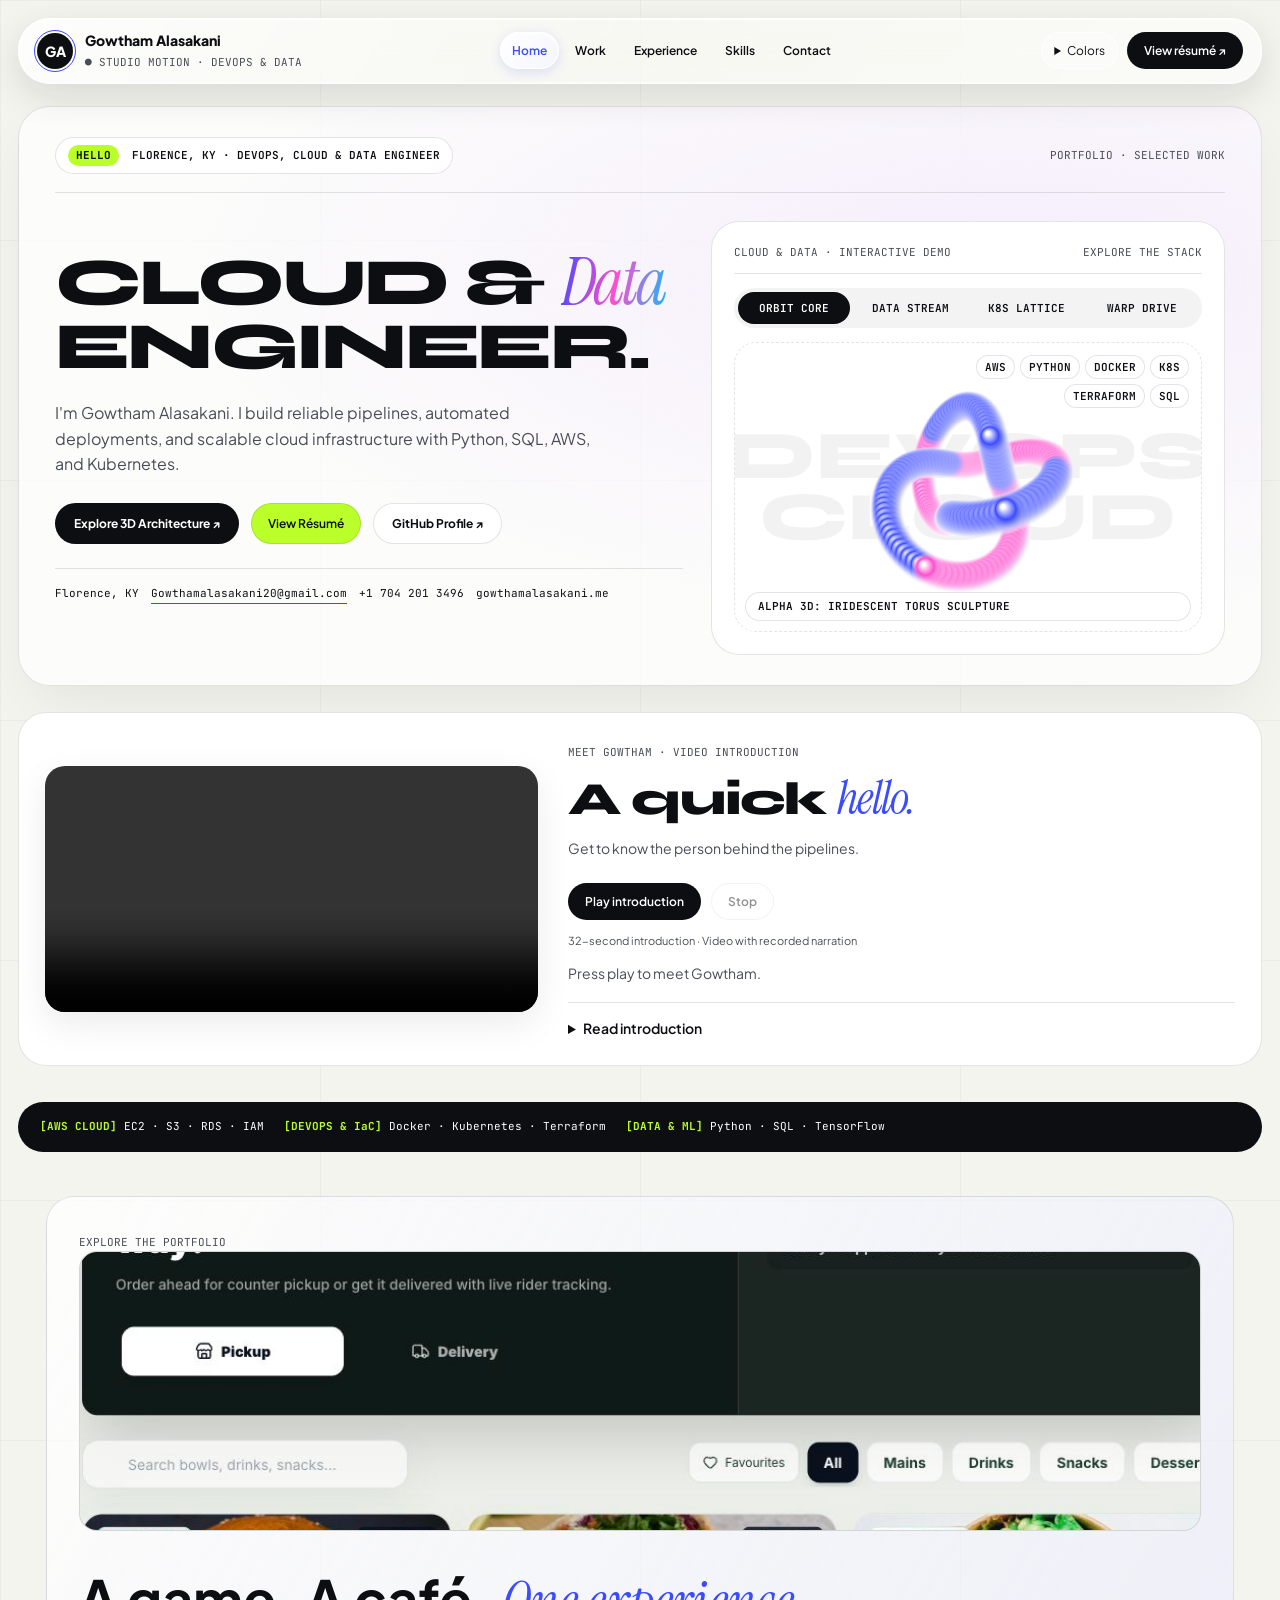
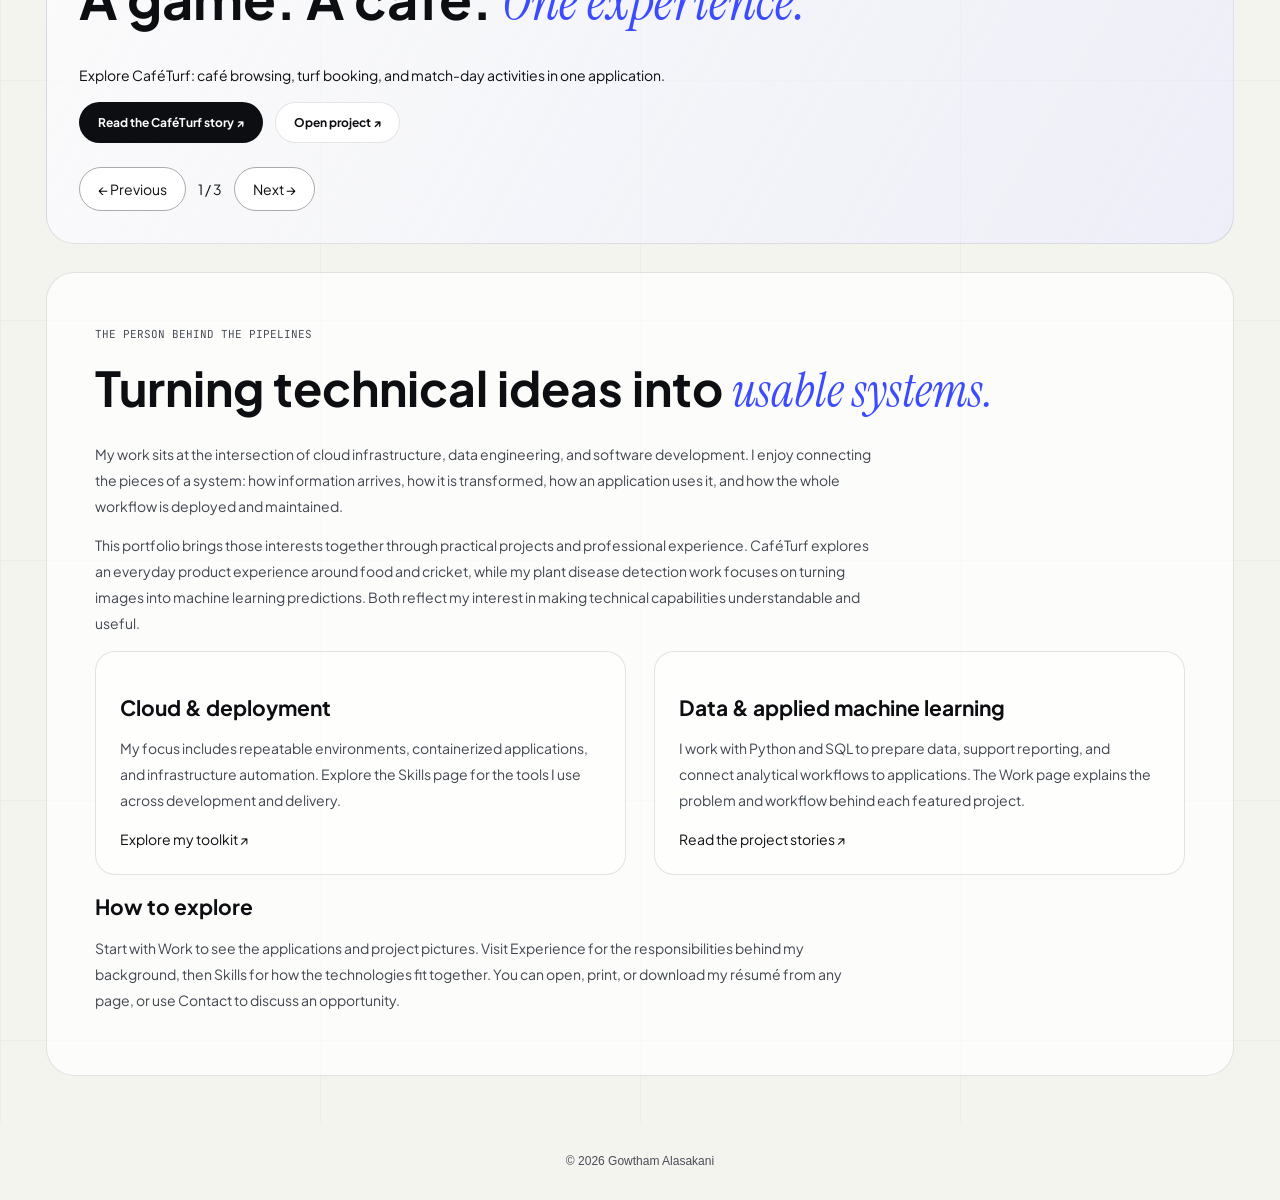
==== commit be71d4ee: "Expand portfolio pages and feature CafeTurf with project screenshots" ====
--- a/index.html
+++ b/index.html
@@ -137,17 +137,26 @@
 #studio-portfolio-preview .sp-carousel-controls button{padding:10px 18px;border:1px solid #aaa;border-radius:30px;background:#fff;font:inherit}
 .sp-skip{position:fixed;top:-100px;left:20px;z-index:200;background:white;padding:12px}.sp-skip:focus{top:8px}
 @media(max-width:700px){#studio-portfolio-preview .sp-simple-nav a{padding:10px 5px;font-size:11px}#studio-portfolio-preview .sp-carousel{margin:18px;padding:22px}#studio-portfolio-preview .sp-slide{min-height:270px}}
+</style><style id="expanded-content-style">
+#studio-portfolio-preview .detail-section{margin:28px;padding:clamp(22px,4vw,48px);border:1px solid var(--sp-line);border-radius:28px;background:#ffffffab}
+#studio-portfolio-preview .detail-section p,#studio-portfolio-preview .detail-section li{line-height:1.85;color:#414650;max-width:78ch}
+#studio-portfolio-preview .detail-section h2{font-size:clamp(28px,4vw,48px);line-height:1.15;margin:16px 0 24px}
+#studio-portfolio-preview .detail-section h3{font-size:21px;line-height:1.35;margin:18px 0 12px}
+#studio-portfolio-preview .detail-grid{display:grid;grid-template-columns:repeat(2,minmax(0,1fr));gap:28px}
+#studio-portfolio-preview .detail-card{padding:24px;border:1px solid var(--sp-line);border-radius:20px;background:#ffffff80;min-width:0}
+#studio-portfolio-preview .project-gallery{display:grid;grid-template-columns:repeat(2,minmax(0,1fr));gap:20px;margin:28px 0}
+#studio-portfolio-preview figure{margin:0;min-width:0}
+#studio-portfolio-preview .project-image{display:block;width:100%;height:auto;aspect-ratio:1100/580;object-fit:cover;border:1px solid var(--sp-line);border-radius:18px;background:#eaf0e9}
+#studio-portfolio-preview figcaption{font-size:12px;line-height:1.6;color:#5d626b;padding:10px 2px}
+#studio-portfolio-preview .project-gallery a{display:block}
+#studio-portfolio-preview .sp-slide .project-image{max-height:280px;object-fit:cover;margin-bottom:24px}
+#studio-portfolio-preview .detail-note{border-left:3px solid var(--sp-accent);padding-left:20px}
+@media(max-width:700px){#studio-portfolio-preview .detail-grid,#studio-portfolio-preview .project-gallery{grid-template-columns:1fr}#studio-portfolio-preview .detail-section{margin:18px}#studio-portfolio-preview .detail-card{padding:20px}}
 </style></head><body><a class="sp-skip" href="#main-content">Skip to content</a><div id="studio-portfolio-preview">
 <header class="sp-nav">
 <a aria-label="Gowtham Alasakani — Home" class="sp-brand" href="/"><span class="sp-logo">GA</span><div>Gowtham Alasakani<span class="sp-mono">● STUDIO MOTION · DEVOPS &amp; DATA</span></div></a><nav aria-label="Portfolio" class="sp-simple-nav"><a aria-current="page" href="/">Home</a><a href="/work.html">Work</a><a href="/experience.html">Experience</a><a href="/skills.html">Skills</a><a href="/contact.html">Contact</a></nav>
 <div class="sp-tools"><details><summary class="cursor-interaction">Colors</summary><div class="sp-swatches"><span class="sp-mono">WASH</span><button aria-label="Studio" aria-pressed="true" class="cursor-interaction" data-wash="studio" style="background:linear-gradient(135deg,#3b4bff,#ff4ecd,#baff29)"></button><button aria-label="Duotone" aria-pressed="false" class="cursor-interaction" data-wash="duotone" style="background:linear-gradient(135deg,#ff4d2d,#7c3aed)"></button><button aria-label="Aqua" aria-pressed="false" class="cursor-interaction" data-wash="aqua" style="background:linear-gradient(135deg,#00b894,#0284c7)"></button><button aria-label="Ultraviolet" aria-pressed="false" class="cursor-interaction" data-wash="violet" style="background:linear-gradient(135deg,#6d28d9,#ec4899)"></button></div></details><button class="sp-black cursor-interaction" data-resume="">View résumé ↗</button></div>
 </header>
-
-
-
-
-
-
 <main id="main-content"><div class="sp-hero">
 <div class="sp-topbar"><div class="sp-badge"><b>HELLO</b> FLORENCE, KY · DEVOPS, CLOUD &amp; DATA ENGINEER</div><span class="sp-mono">PORTFOLIO · SELECTED WORK</span></div>
 <div class="sp-columns">
@@ -160,7 +169,7 @@
 <div class="sp-guide-actions"><button class="sp-black cursor-interaction" id="sp-speak" type="button">Play introduction</button><button class="cursor-interaction" disabled="" id="sp-stop" type="button">Stop</button></div><p class="sp-voice-note">32-second introduction · Video with recorded narration</p><p aria-live="polite" id="sp-speech-status" role="status">Press play to meet Gowtham.</p>
 <details class="sp-transcript"><summary class="cursor-interaction">Read introduction</summary><p id="sp-script">Hi, I'm Gowtham Alasakani. Welcome to my portfolio. I focus on cloud and data engineering: building reliable pipelines, automating deployments, and working with Python, SQL, AWS, Docker, and Kubernetes. Here you can explore my plant disease detection project, browse my technical skills, and learn about my experience. The interactive demos explain how data moves from ingestion to deployment and machine learning inference. If you're looking for someone to help build dependable cloud and data systems, I'd love to connect. Thanks for visiting!</p></details>
 </div>
-</section><div class="sp-ribbon"><span><b>[AWS CLOUD]</b> EC2 · S3 · RDS · IAM</span><span><b>[DEVOPS &amp; IaC]</b> Docker · Kubernetes · Terraform</span><span><b>[DATA &amp; ML]</b> Python · SQL · TensorFlow</span></div><section aria-label="Portfolio highlights" aria-roledescription="carousel" class="sp-carousel"><span class="sp-mono">EXPLORE THE PORTFOLIO</span><div aria-label="1 of 3" aria-roledescription="slide" class="sp-slide" role="group"><h2>From images to <em>insight.</em></h2><p>Explore my plant disease detection project, from dataset preparation to machine learning and inference.</p><div class="sp-actions"><a href="/work.html">Explore selected work ↗</a></div></div><div aria-label="2 of 3" aria-roledescription="slide" class="sp-slide" hidden="" role="group"><h2>Cloud, code &amp; <em>craft.</em></h2><p>Discover the tools behind the work: Python, SQL, AWS, Docker, Kubernetes, and infrastructure automation.</p><div class="sp-actions"><a href="/skills.html">Browse technical skills ↗</a></div></div><div aria-label="3 of 3" aria-roledescription="slide" class="sp-slide" hidden="" role="group"><h2>Experience that <em>connects.</em></h2><p>Learn about my experience across data analysis, pipelines, cloud infrastructure, and deployment.</p><div class="sp-actions"><a href="/experience.html">View experience ↗</a></div></div><div class="sp-carousel-controls"><button aria-label="Previous highlight" data-slide-step="-1" type="button">← Previous</button><span aria-live="polite" id="slide-status" role="status">1 / 3</span><button aria-label="Next highlight" data-slide-step="1" type="button">Next →</button></div></section></main></div>
+</section><div class="sp-ribbon"><span><b>[AWS CLOUD]</b> EC2 · S3 · RDS · IAM</span><span><b>[DEVOPS &amp; IaC]</b> Docker · Kubernetes · Terraform</span><span><b>[DATA &amp; ML]</b> Python · SQL · TensorFlow</span></div><section aria-label="Portfolio highlights" aria-roledescription="carousel" class="sp-carousel"><span class="sp-mono">EXPLORE THE PORTFOLIO</span><div aria-label="1 of 3" aria-roledescription="slide" class="sp-slide" role="group"><img alt="CaféTurf café ordering interface" class="project-image" height="580" loading="lazy" src="/assets/cafeturf-cafe.jpg" width="1100"/><h2>A game. A café. <em>One experience.</em></h2><p>Explore CaféTurf: café browsing, turf booking, and match-day activities in one application.</p><div class="sp-actions"><a href="/work.html#cafeturf">Read the CaféTurf story ↗</a><a href="https://cafeturf.gowthamalasakani.me" rel="noopener" target="_blank">Open project ↗</a></div></div><div aria-label="2 of 3" aria-roledescription="slide" class="sp-slide" hidden="" role="group"><img alt="Plant image classification workflow illustration" class="project-image" height="580" loading="lazy" src="/assets/plant-workflow.svg" width="1100"/><h2>From leaf images to <em>predictions.</em></h2><p>Follow the plant disease project from image preparation to model inference and readable results.</p><div class="sp-actions"><a href="/work.html#plant-disease">Explore the machine learning project ↗</a></div></div><div aria-label="3 of 3" aria-roledescription="slide" class="sp-slide" hidden="" role="group"><h2>Experience that <em>connects.</em></h2><p>Learn about my experience across data analysis, pipelines, cloud infrastructure, and deployment.</p><div class="sp-actions"><a href="/experience.html">View experience ↗</a></div></div><div class="sp-carousel-controls"><button aria-label="Previous highlight" data-slide-step="-1" type="button">← Previous</button><span aria-live="polite" id="slide-status" role="status">1 / 3</span><button aria-label="Next highlight" data-slide-step="1" type="button">Next →</button></div></section><section class="detail-section"><span class="sp-mono">THE PERSON BEHIND THE PIPELINES</span><h2>Turning technical ideas into <em>usable systems.</em></h2><p>My work sits at the intersection of cloud infrastructure, data engineering, and software development. I enjoy connecting the pieces of a system: how information arrives, how it is transformed, how an application uses it, and how the whole workflow is deployed and maintained.</p><p>This portfolio brings those interests together through practical projects and professional experience. CaféTurf explores an everyday product experience around food and cricket, while my plant disease detection work focuses on turning images into machine learning predictions. Both reflect my interest in making technical capabilities understandable and useful.</p><div class="detail-grid"><article class="detail-card"><h3>Cloud &amp; deployment</h3><p>My focus includes repeatable environments, containerized applications, and infrastructure automation. Explore the Skills page for the tools I use across development and delivery.</p><a href="/skills.html">Explore my toolkit ↗</a></article><article class="detail-card"><h3>Data &amp; applied machine learning</h3><p>I work with Python and SQL to prepare data, support reporting, and connect analytical workflows to applications. The Work page explains the problem and workflow behind each featured project.</p><a href="/work.html">Read the project stories ↗</a></article></div><h3>How to explore</h3><p>Start with Work to see the applications and project pictures. Visit Experience for the responsibilities behind my background, then Skills for how the technologies fit together. You can open, print, or download my résumé from any page, or use Contact to discuss an opportunity.</p></section></main></div>
 <script>
 (()=>{
  const root=document.getElementById('studio-portfolio-preview');
